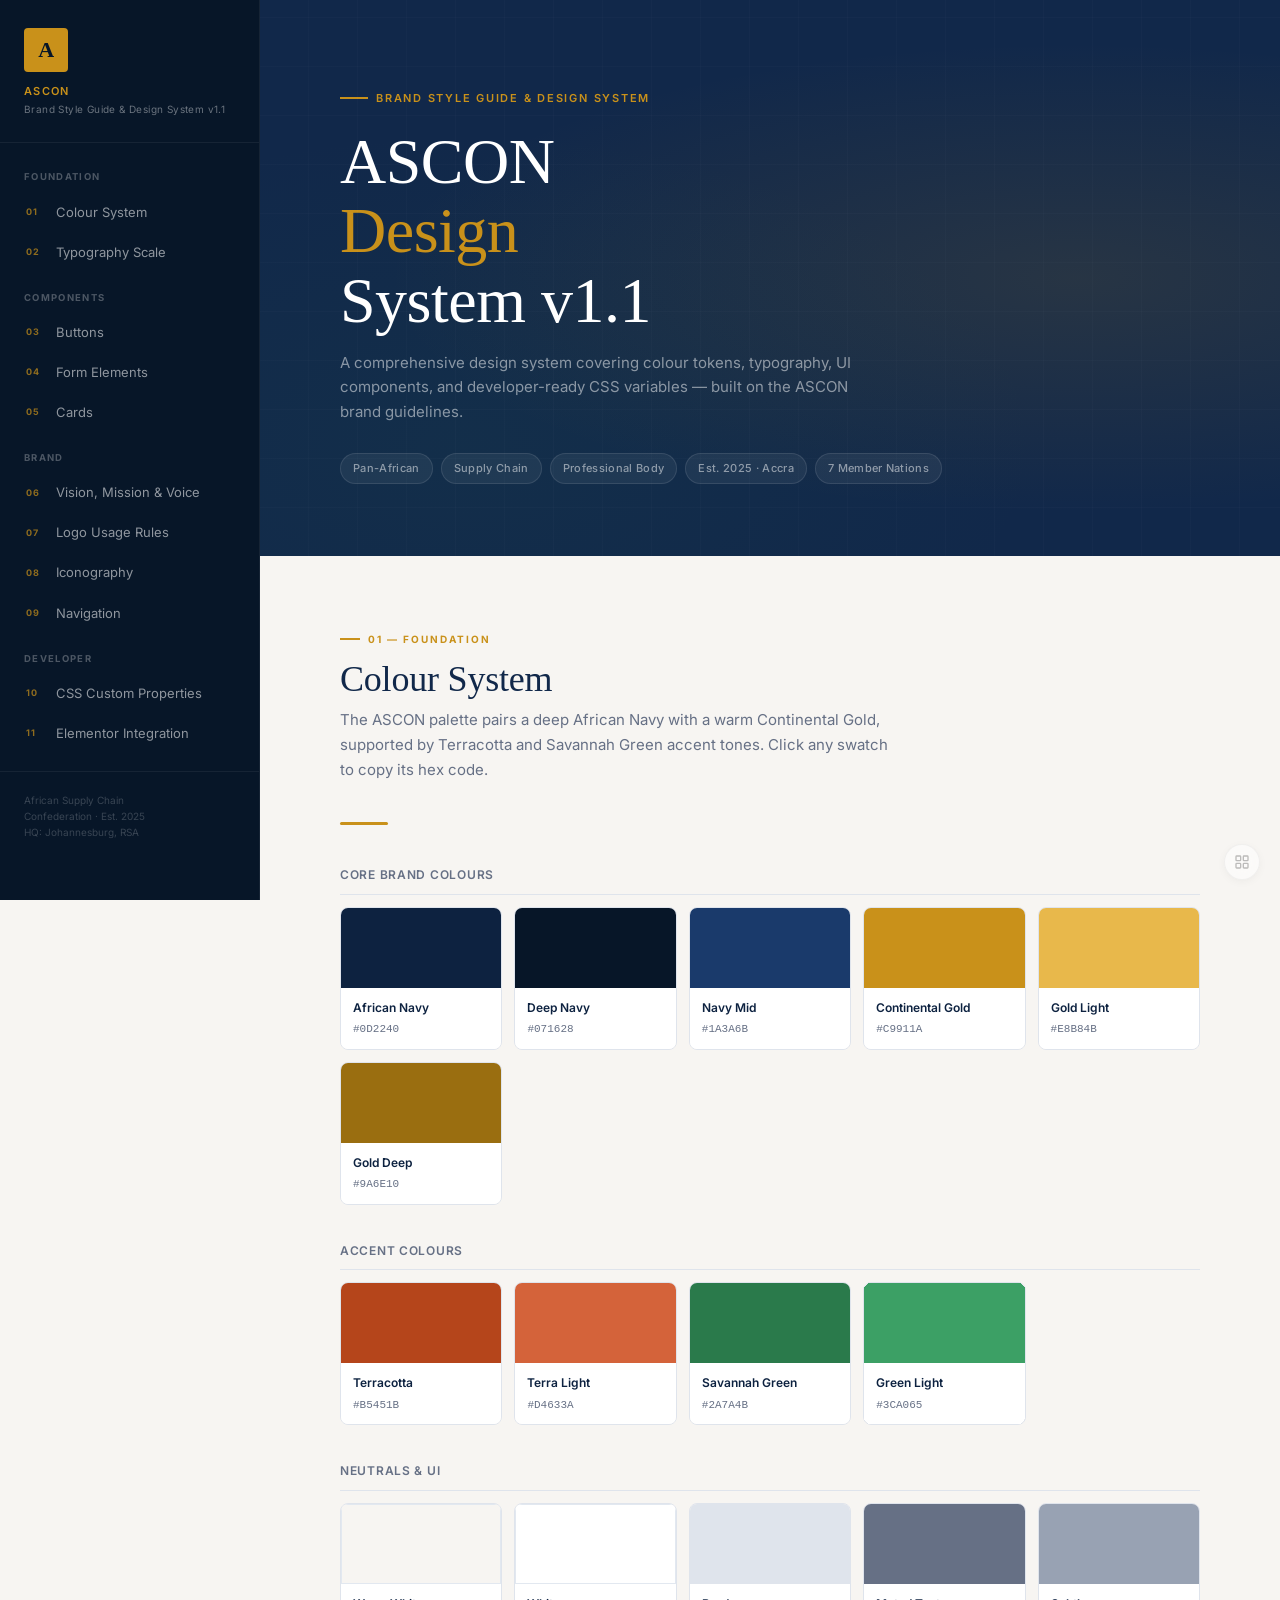
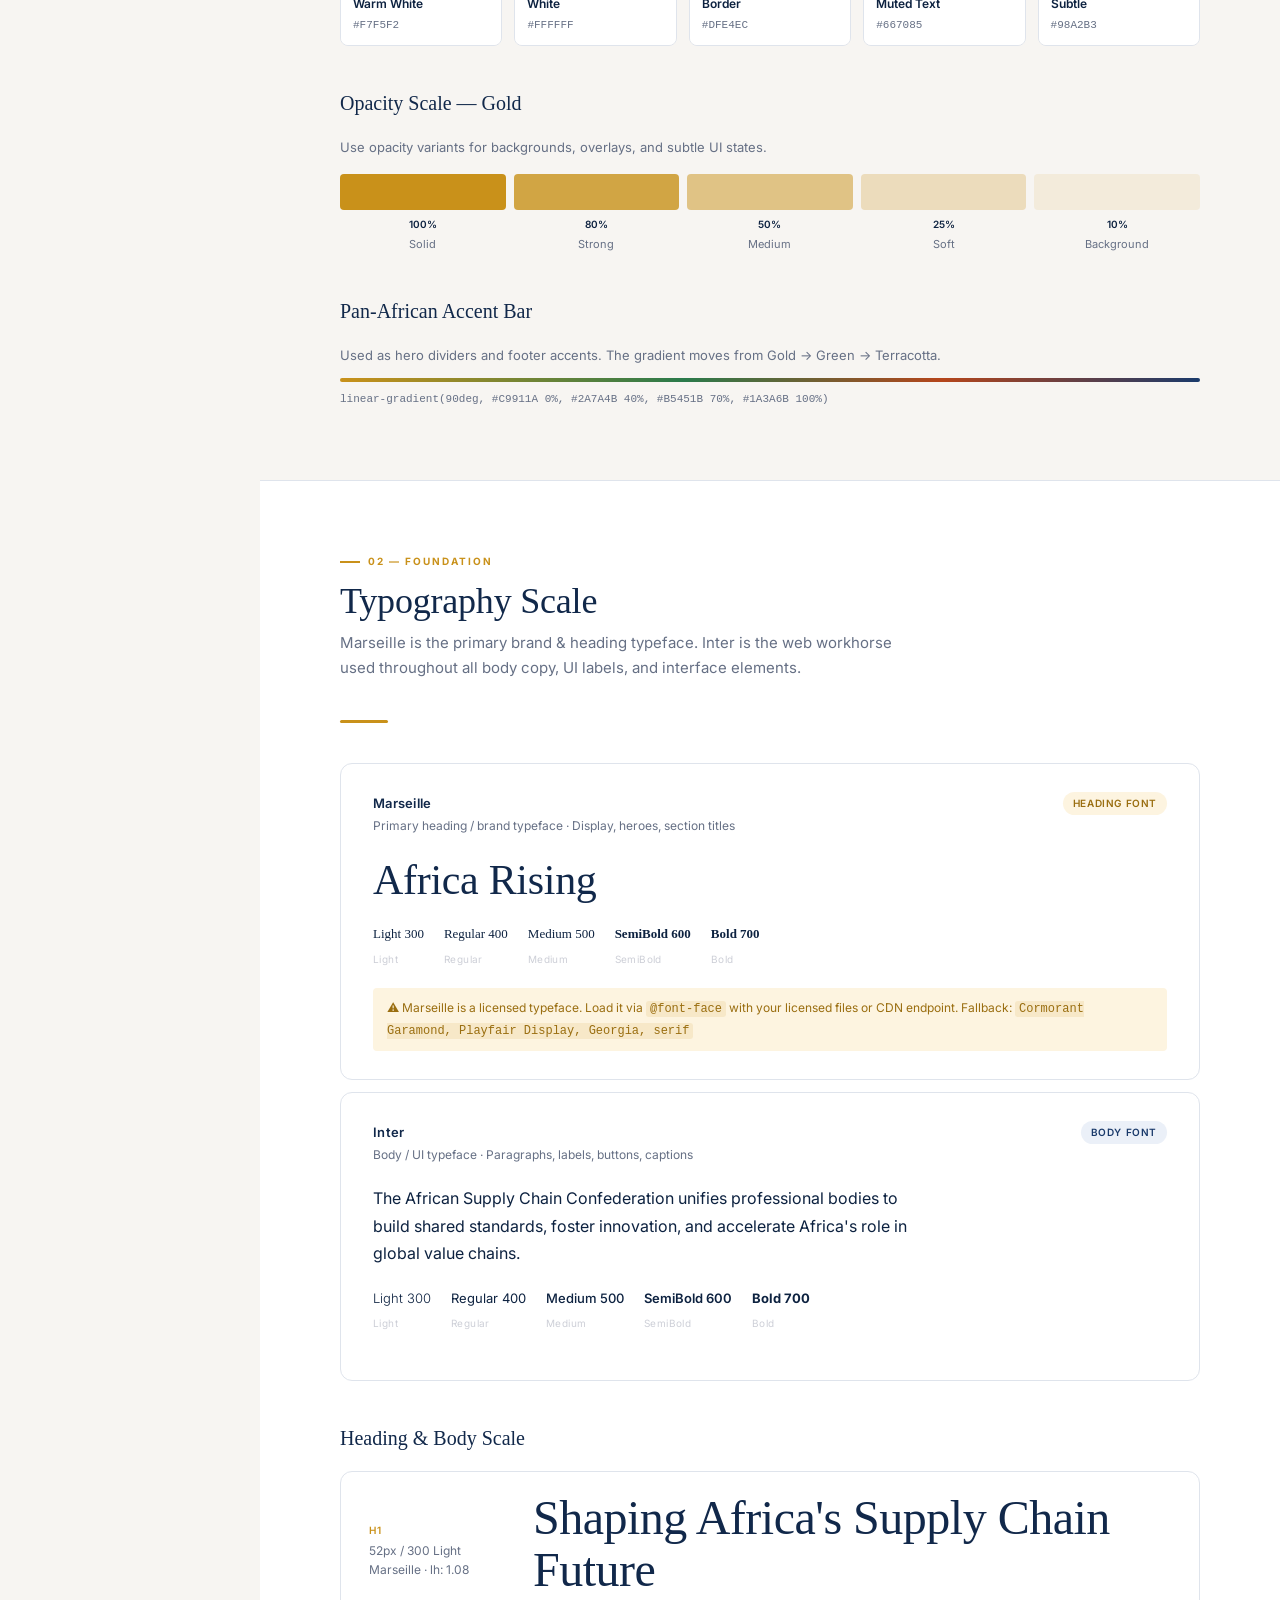
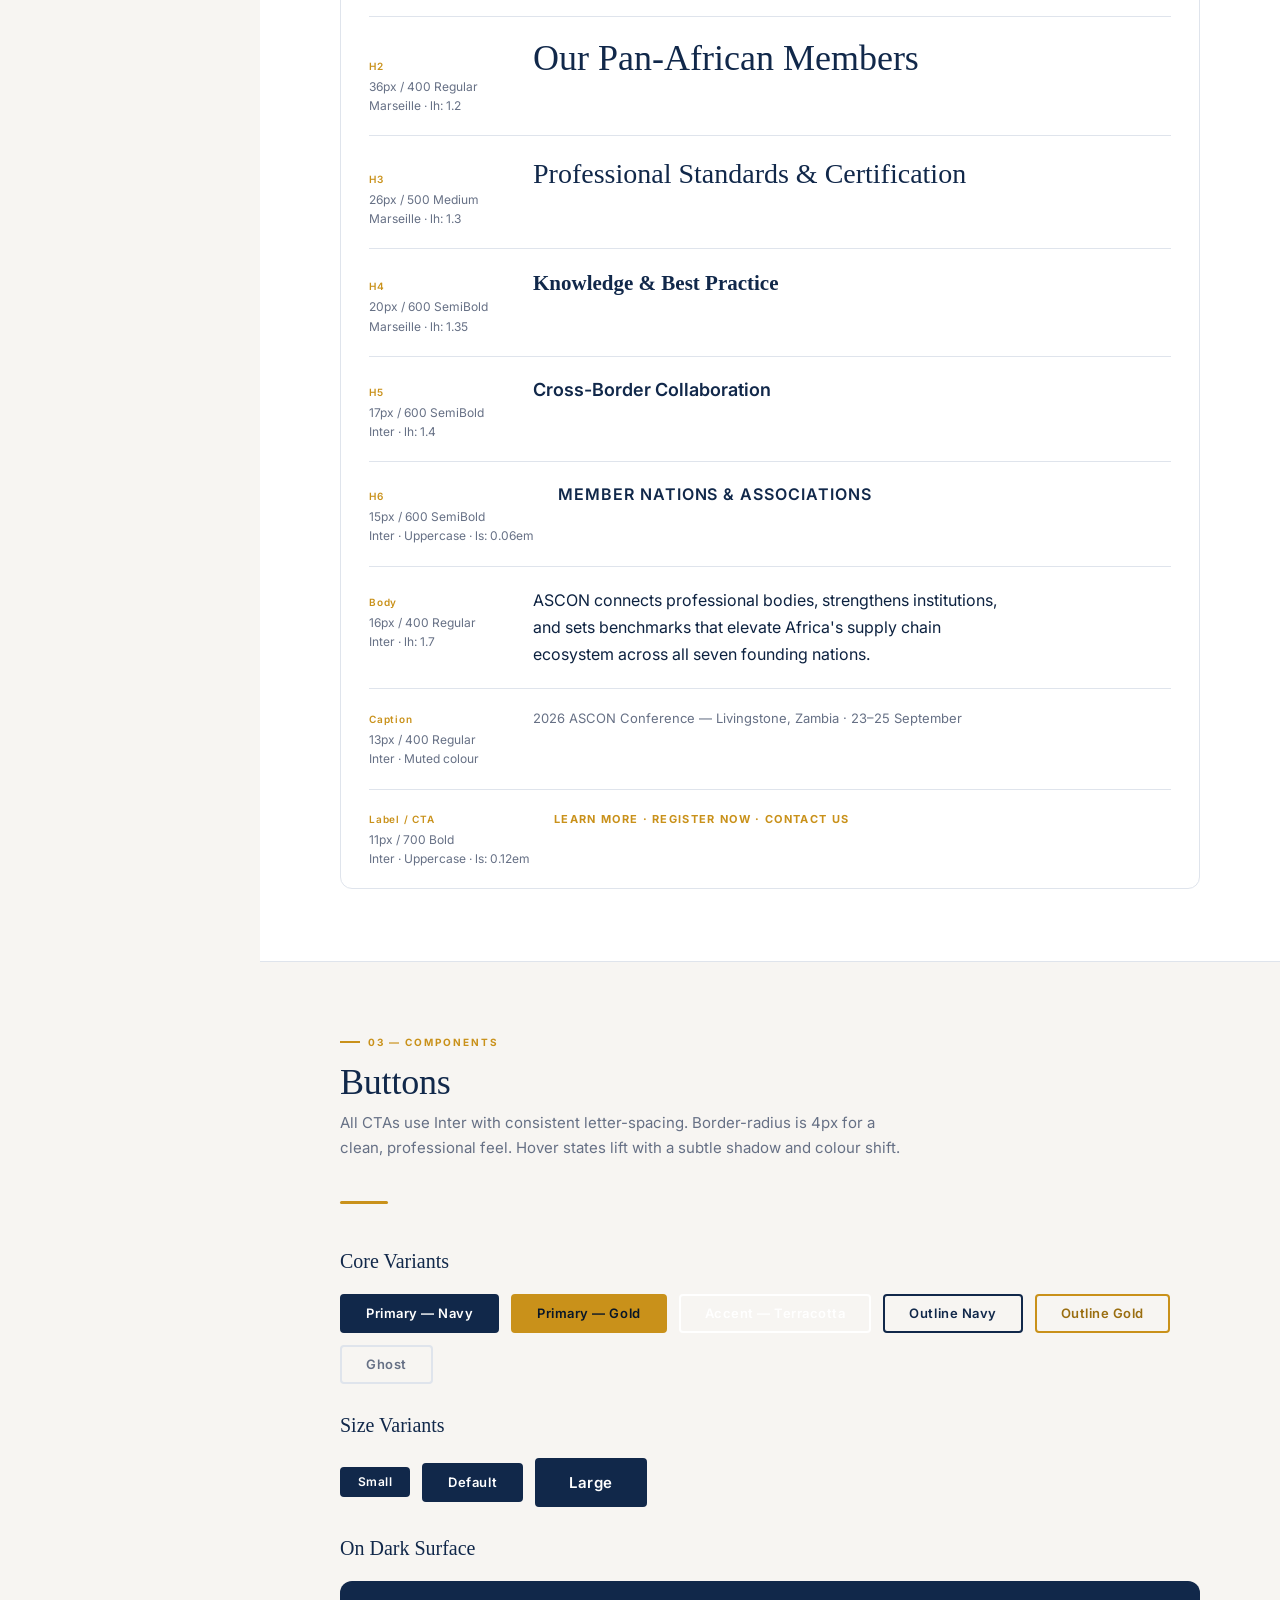
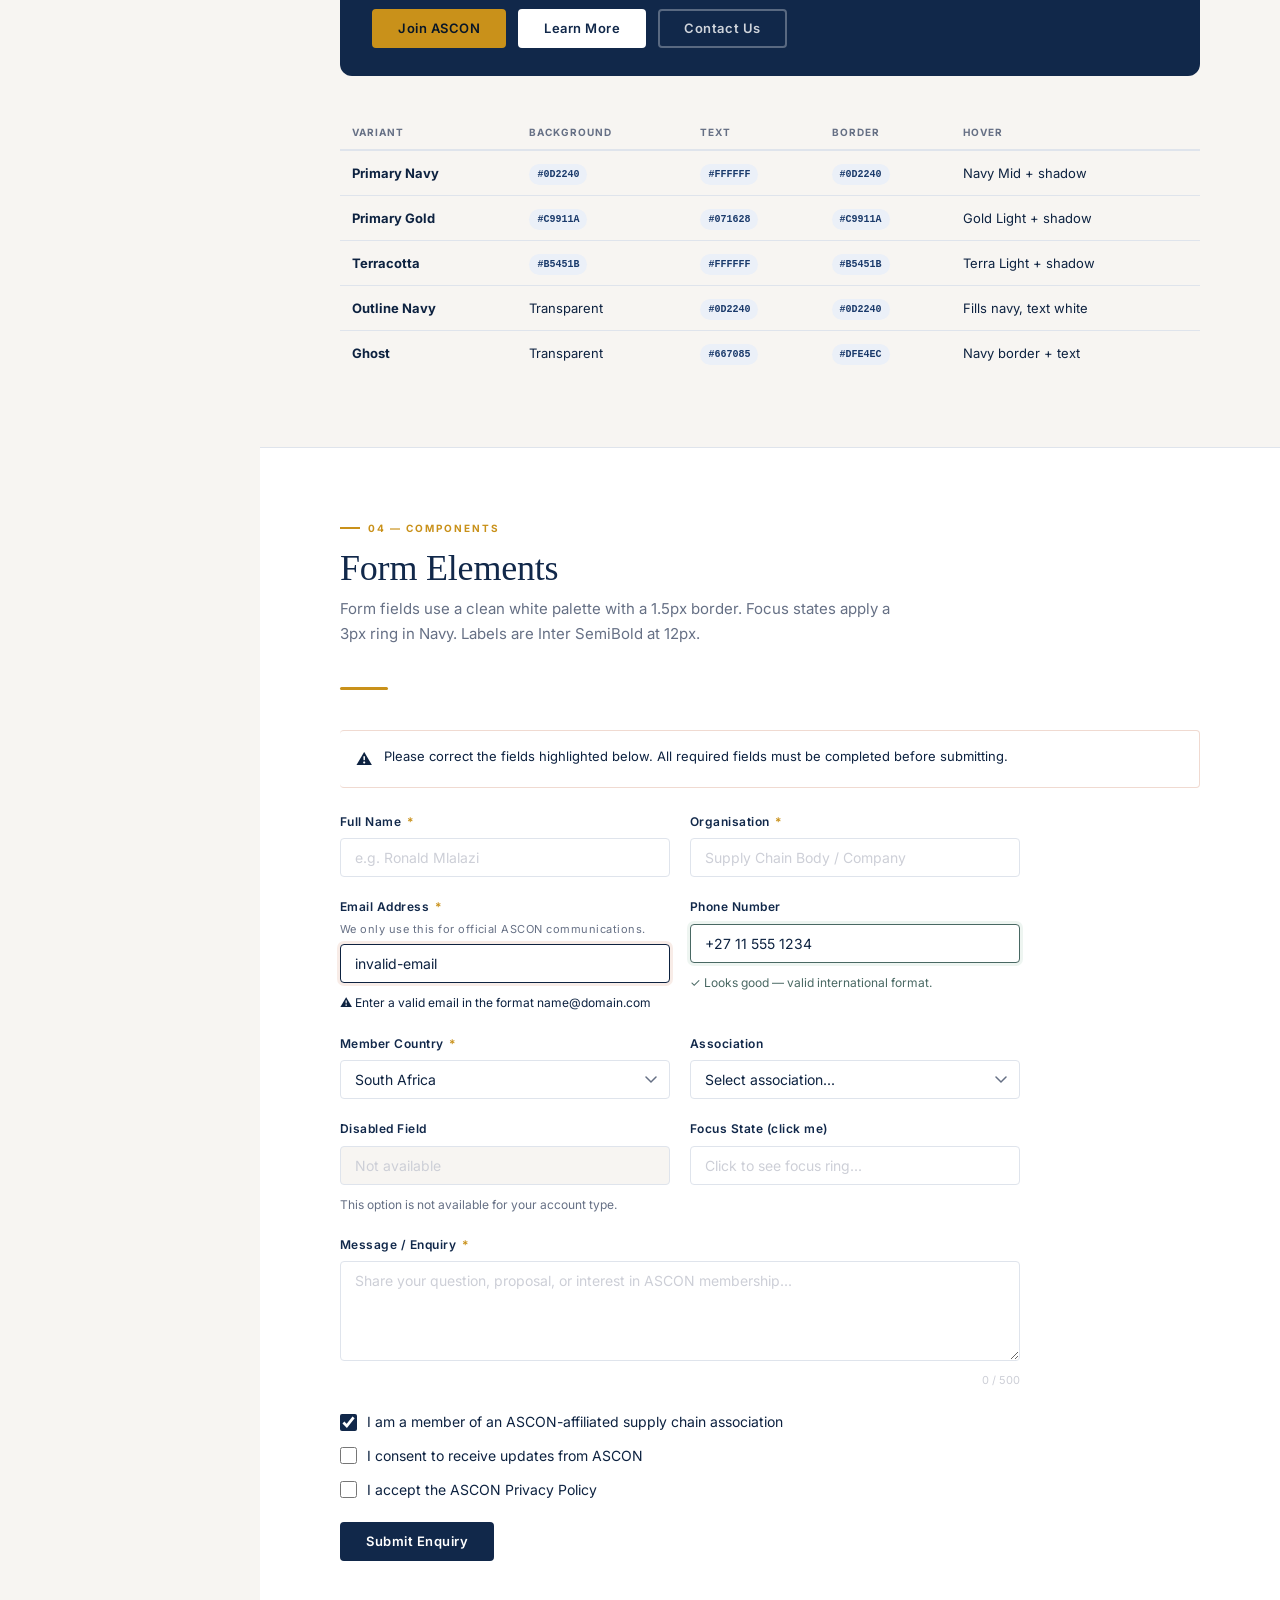
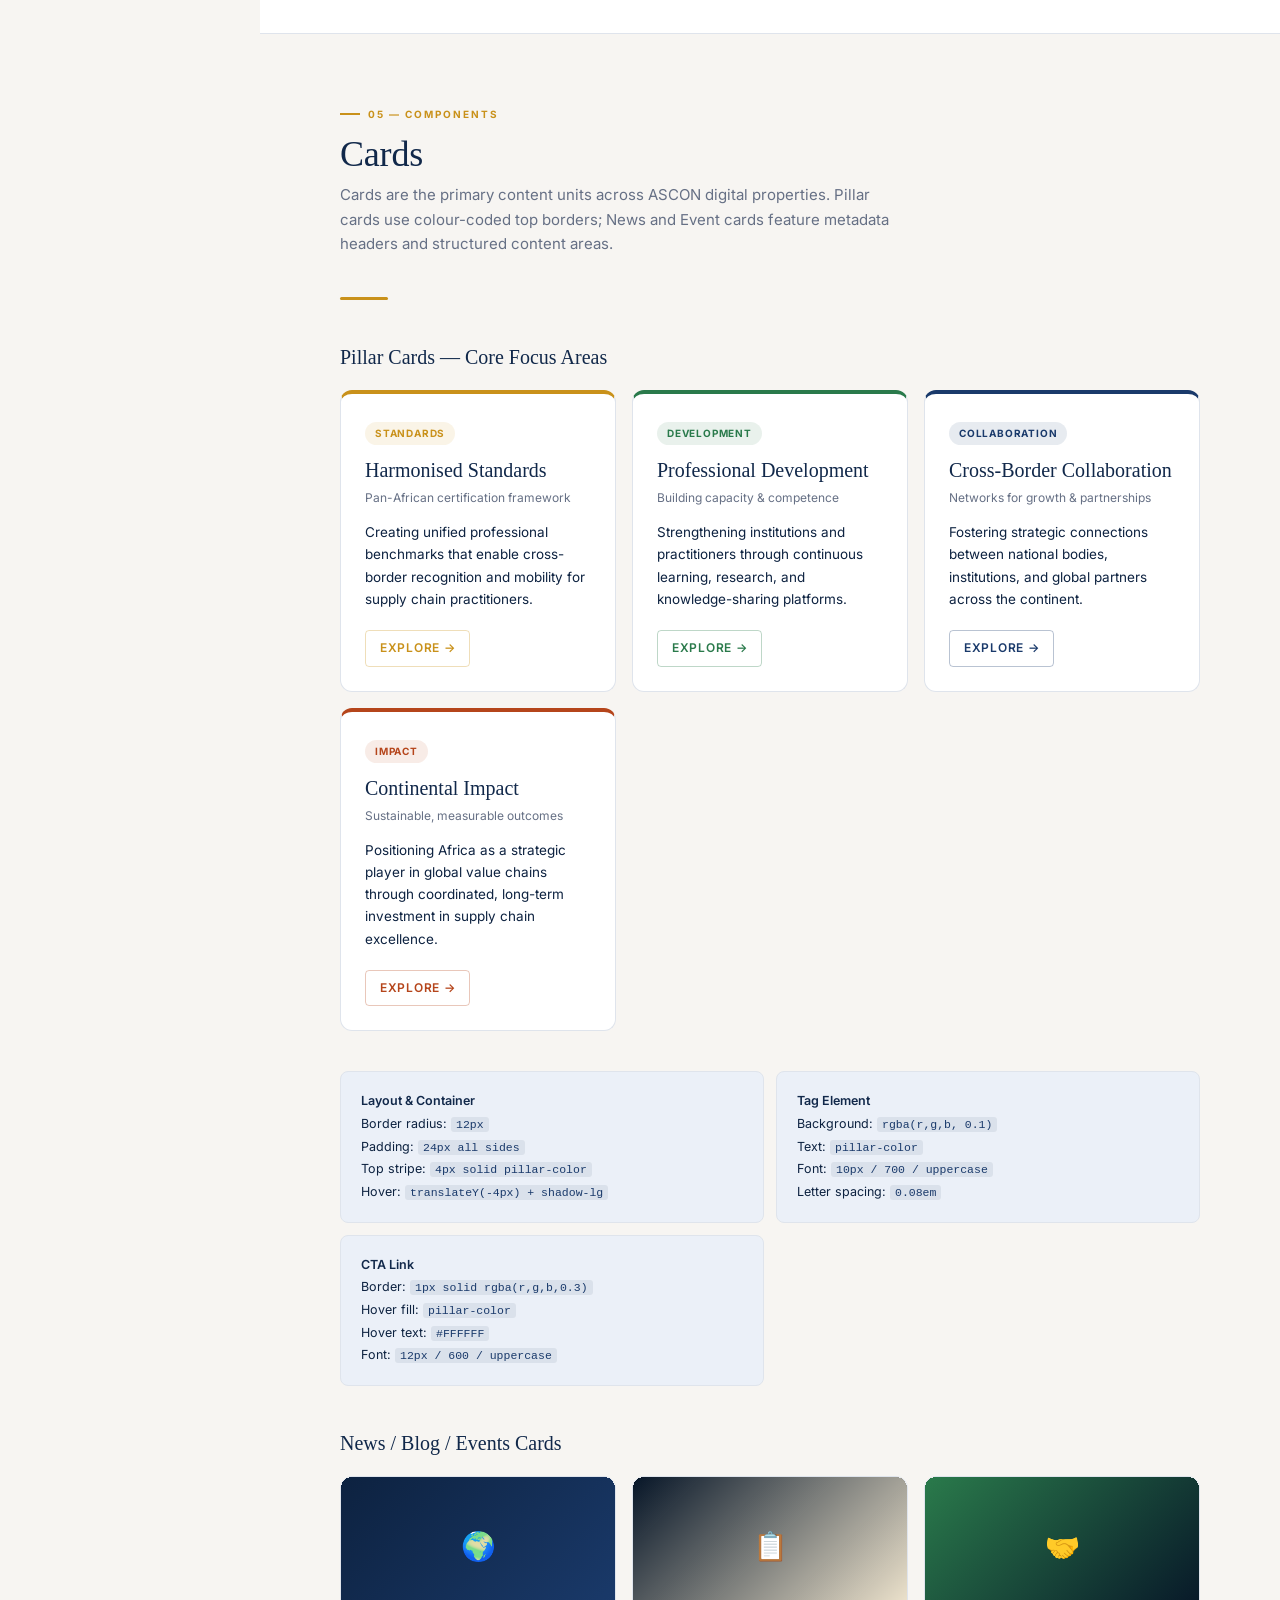
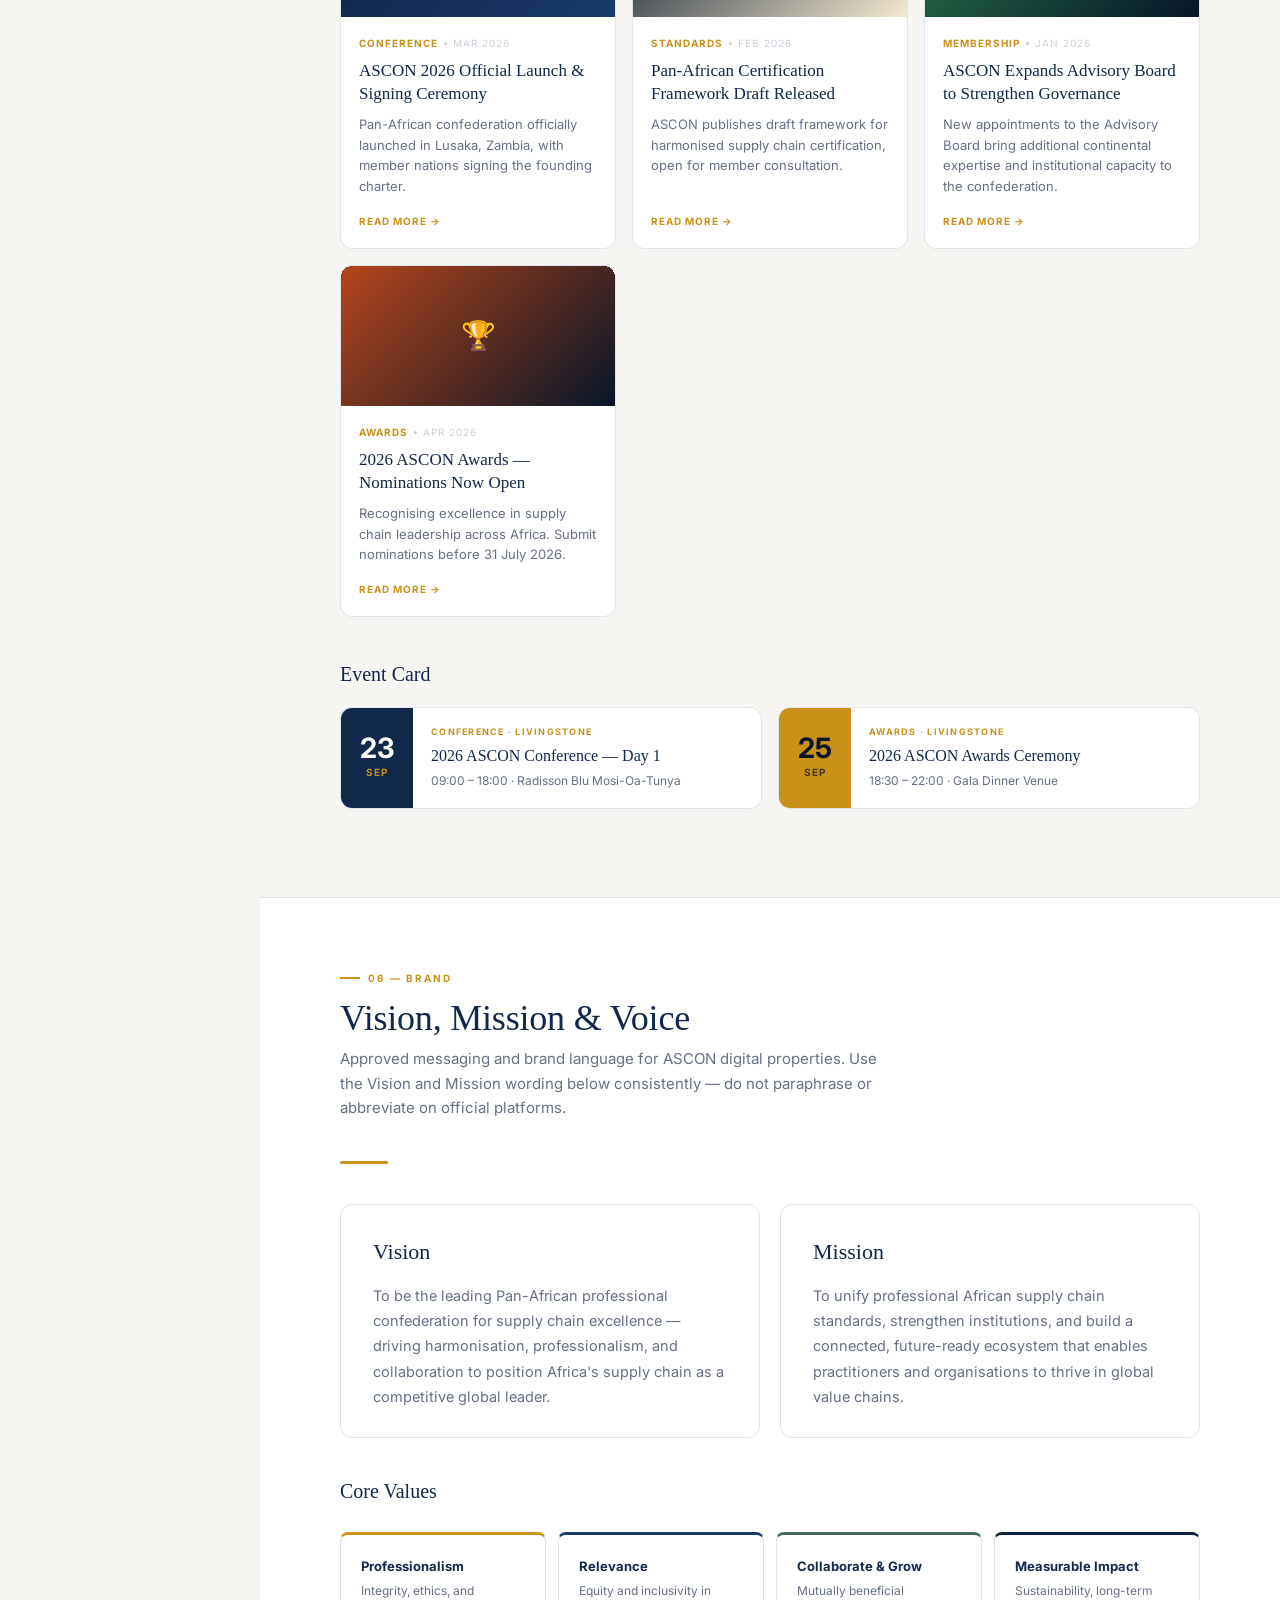
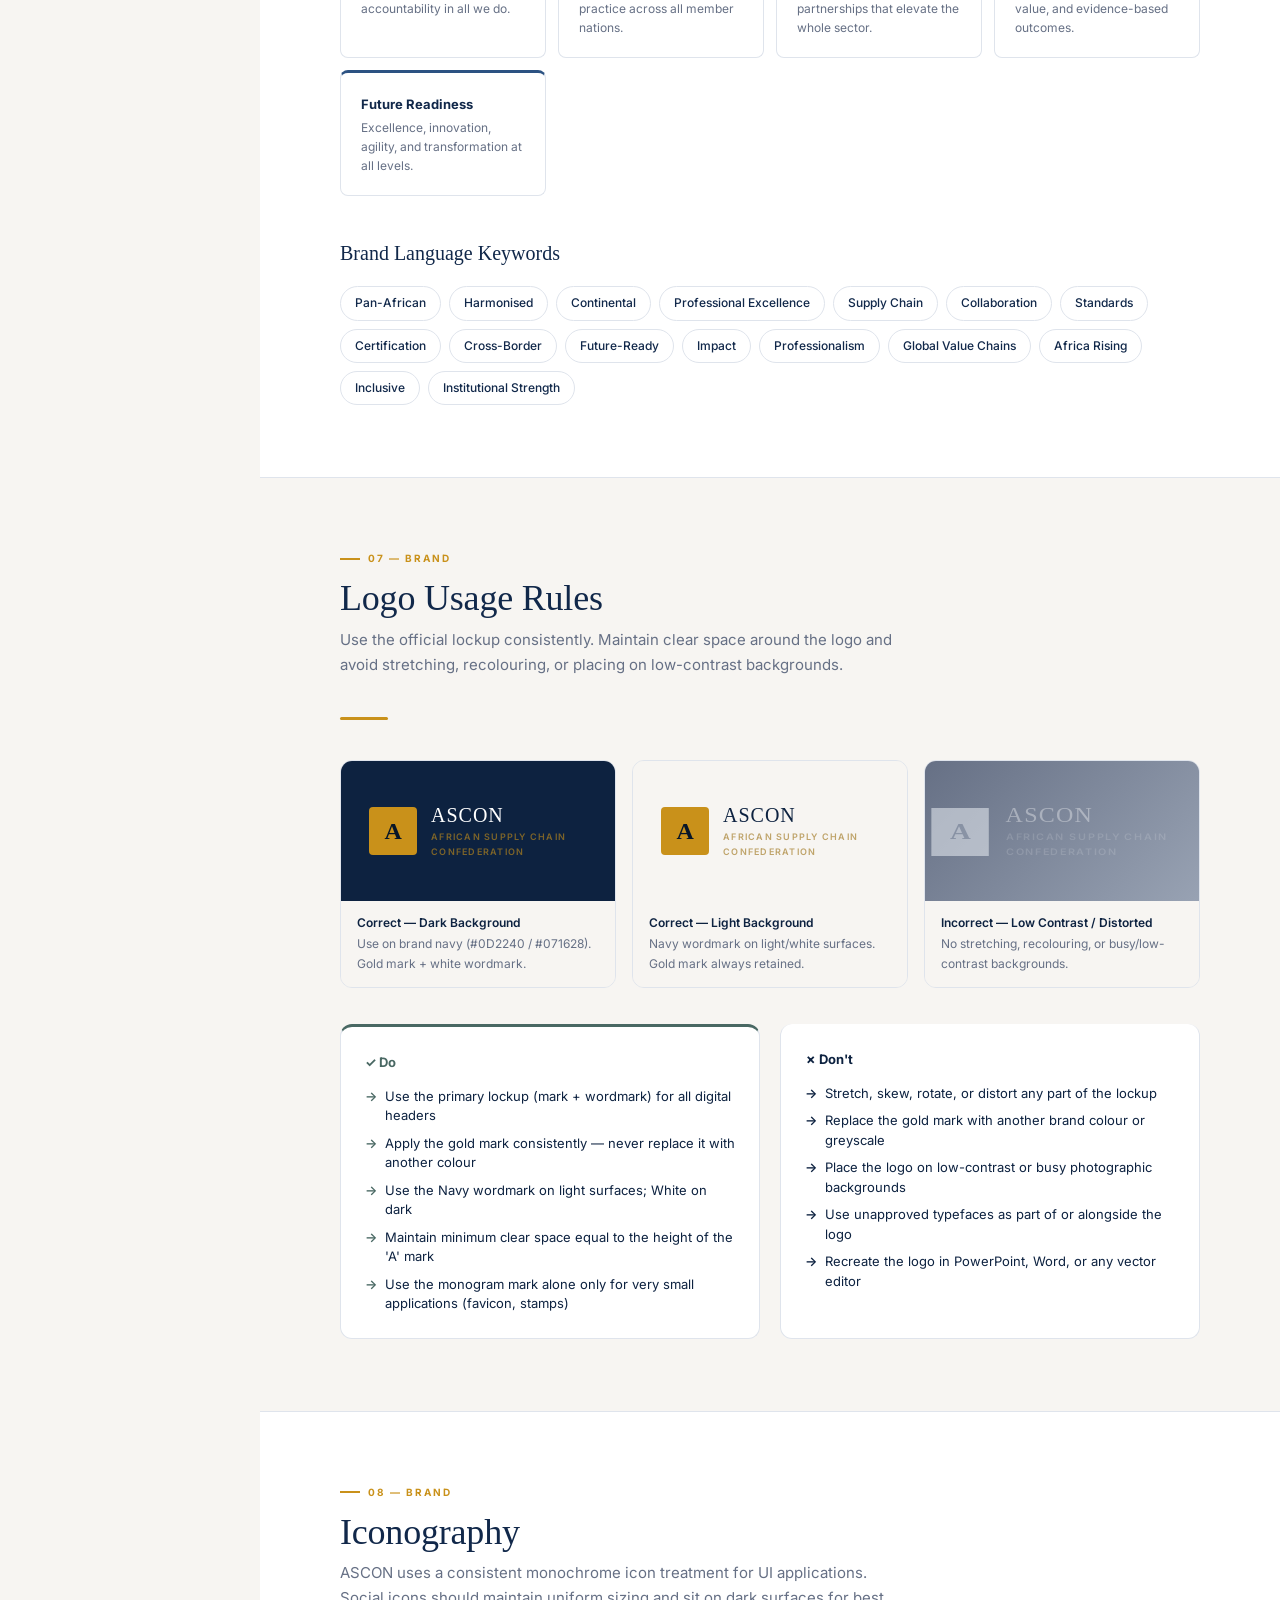
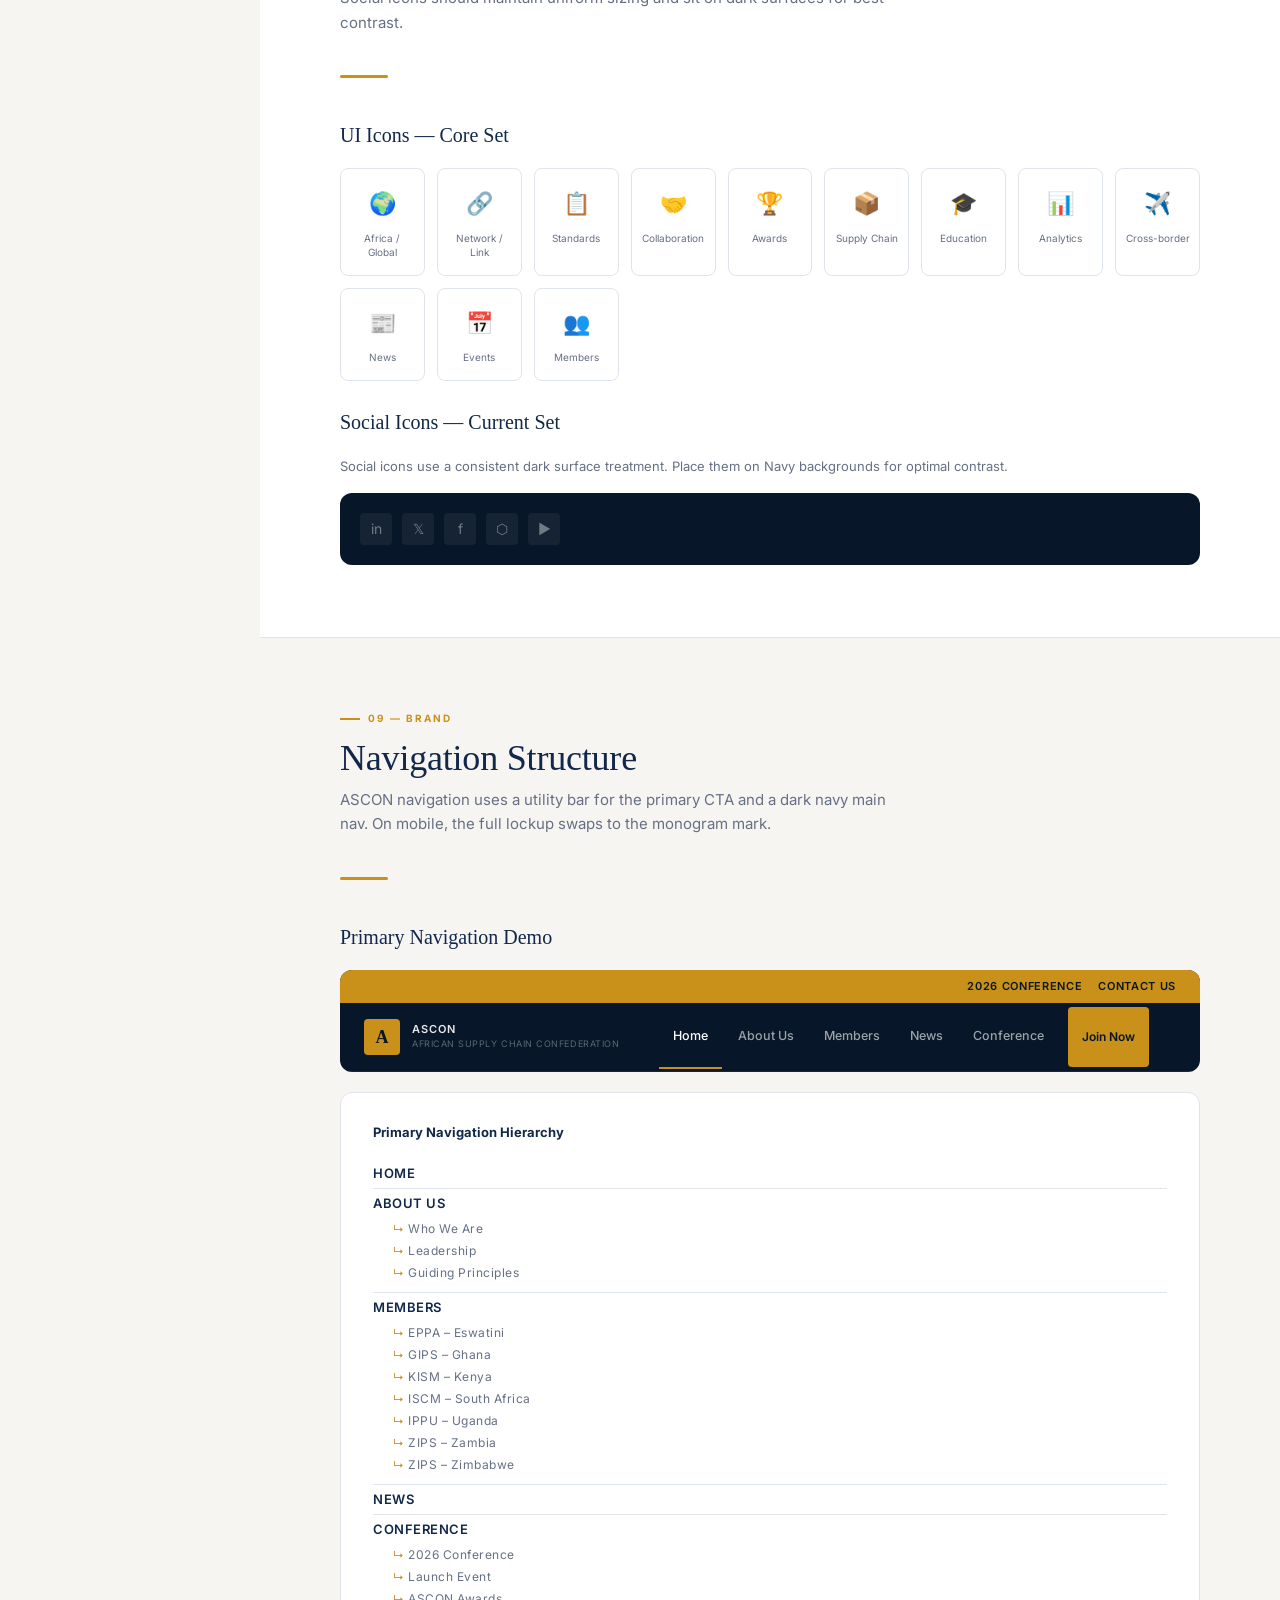
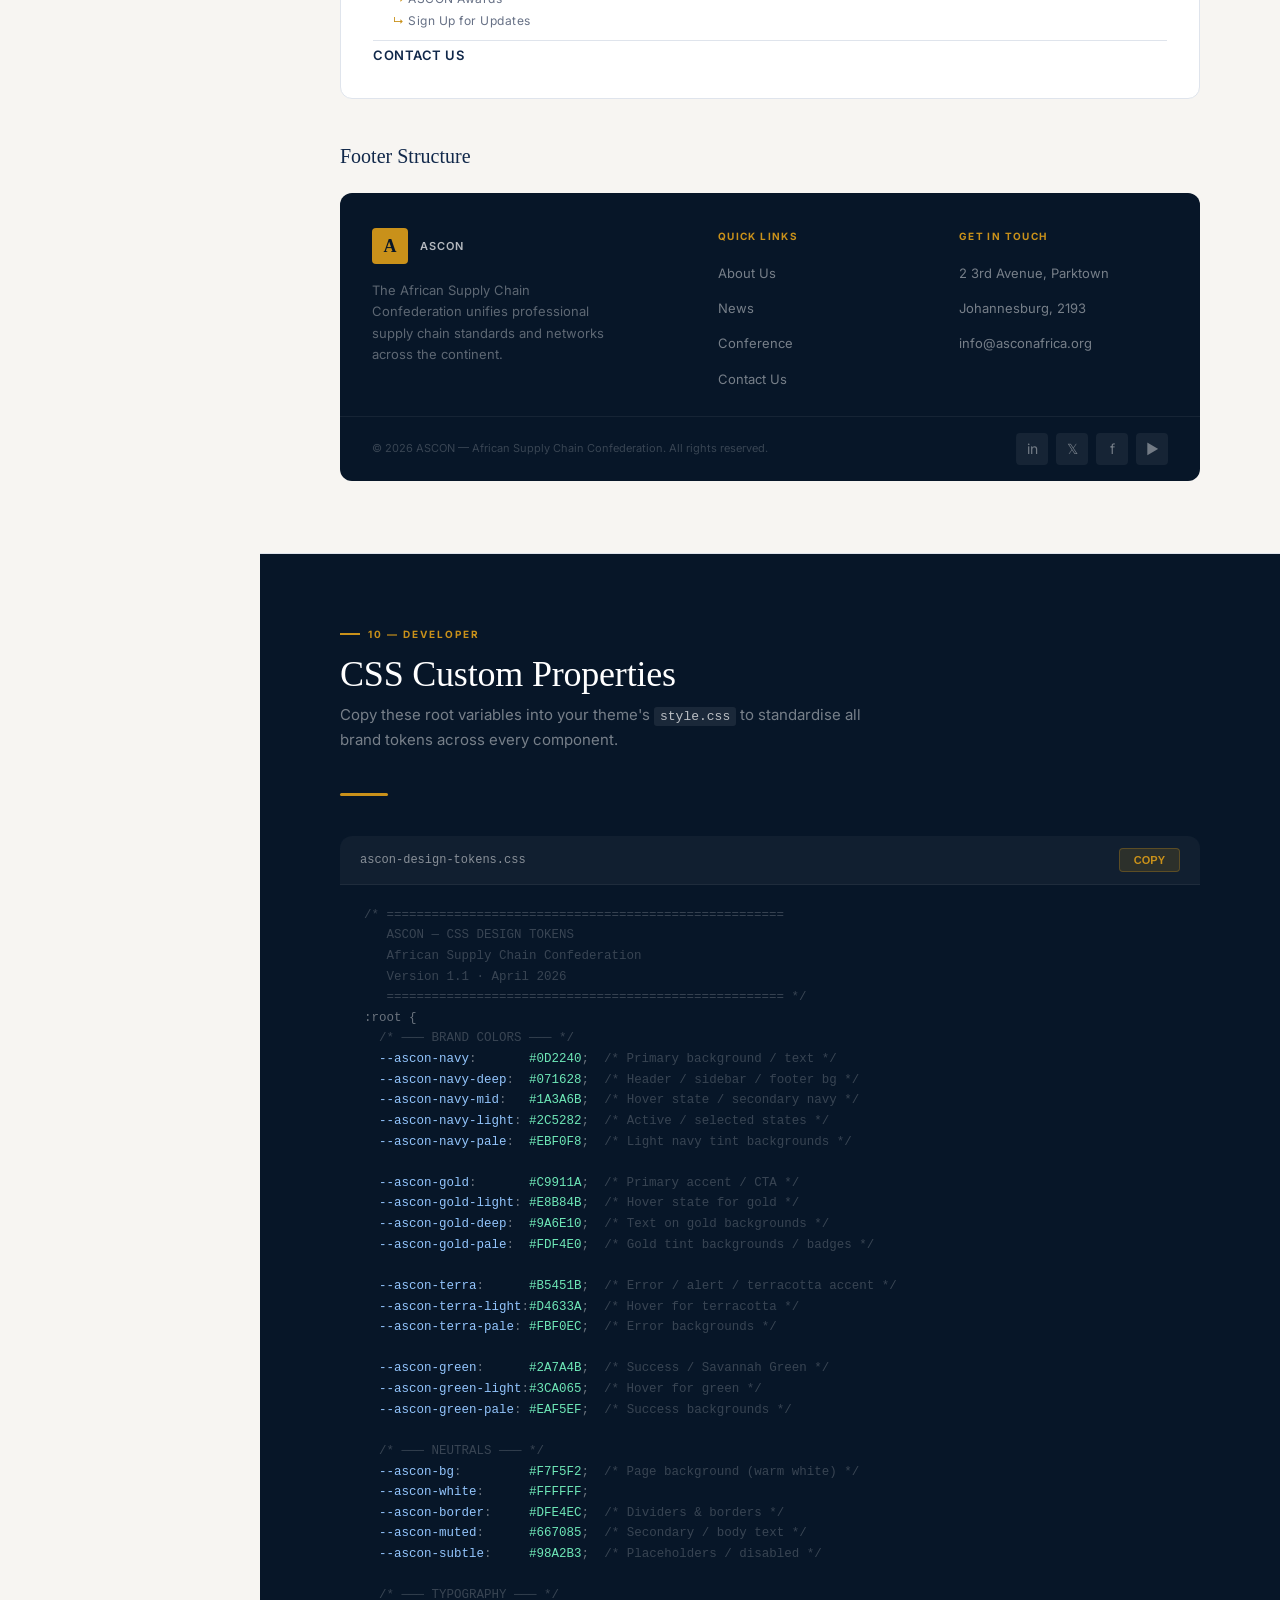
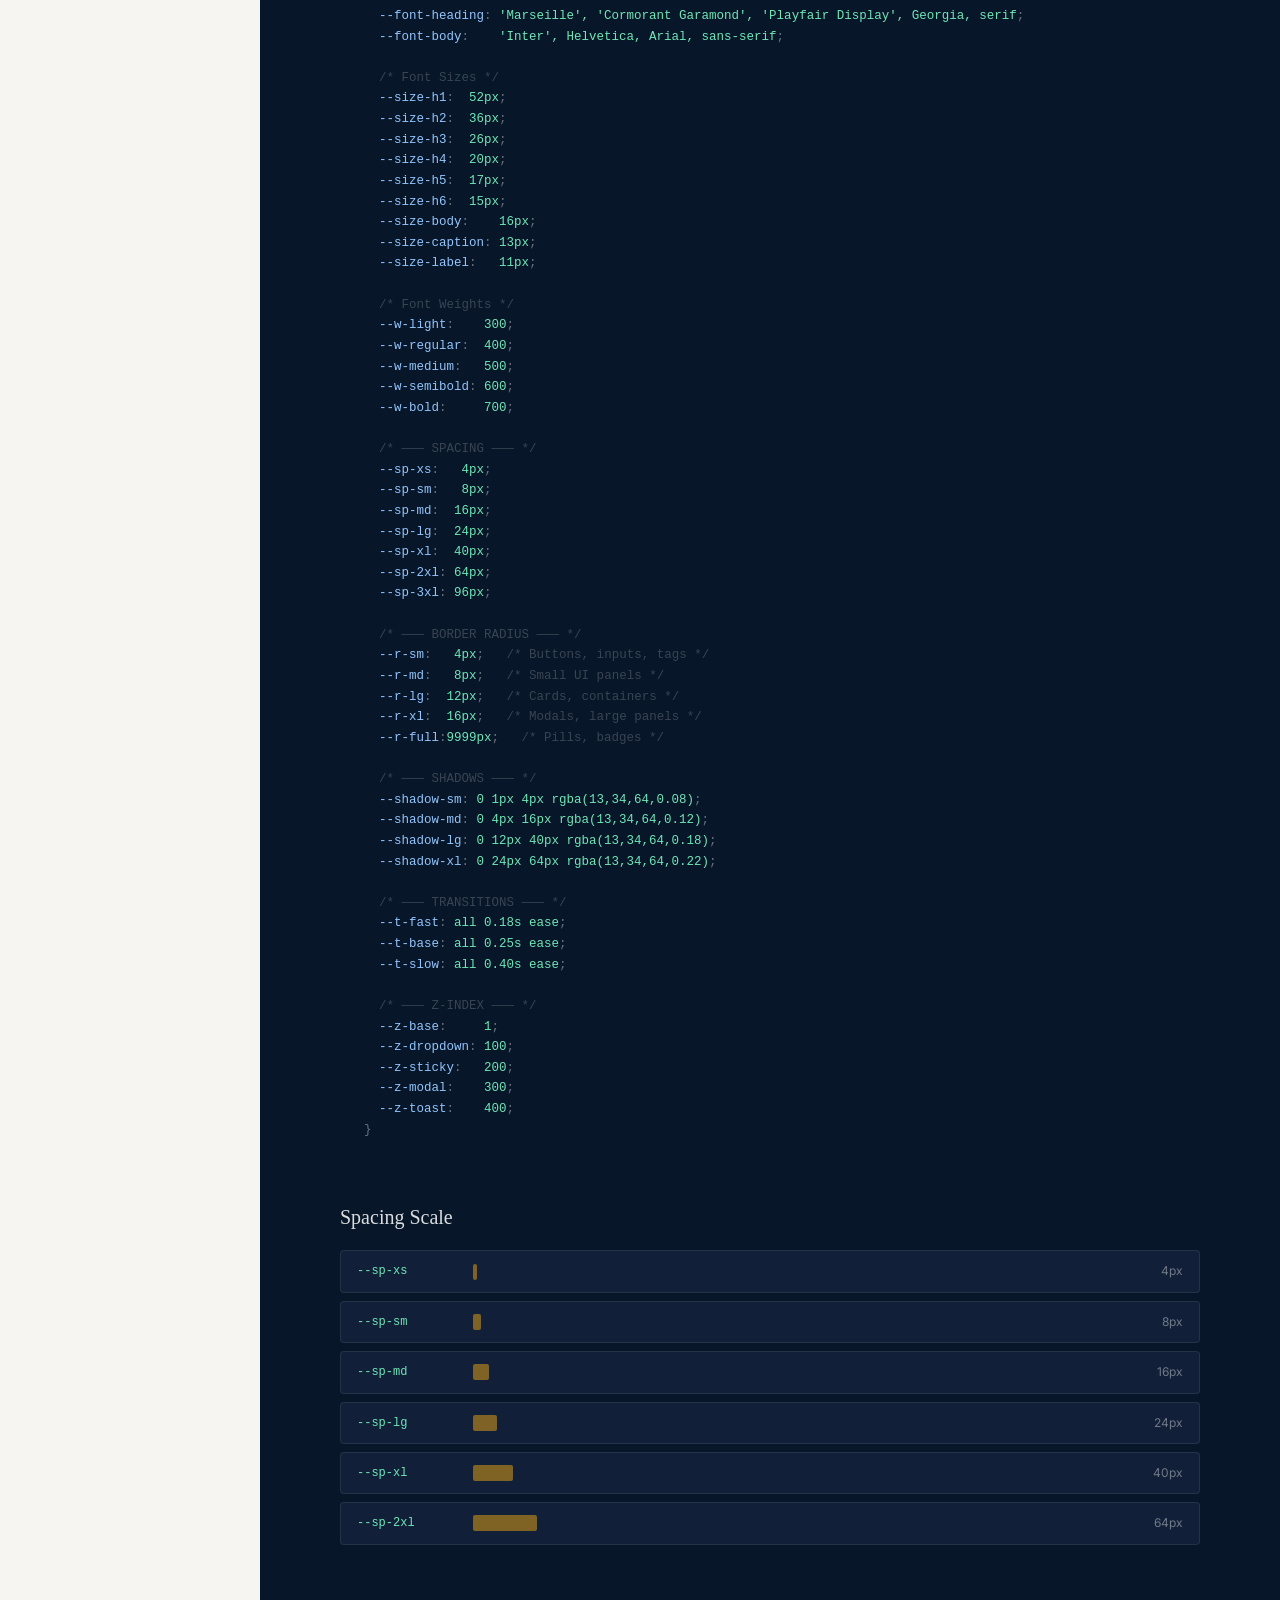
==== ASCON-style-guide/index.html @ 94af17a0 "base" ====
<!DOCTYPE html>
<html lang="en">

<head>
  <meta charset="UTF-8">
  <meta name="viewport" content="width=device-width, initial-scale=1.0">
  <title>ASCON — Brand Style Guide & Design System v1.1</title>
  <link rel="icon" type="image/png" href="../assets/favicons/ASCON-favicon.png">
  <link rel="preconnect" href="https://fonts.googleapis.com">
  <link rel="preconnect" href="https://fonts.gstatic.com" crossorigin>
  <link href="https://fonts.googleapis.com/css2?family=Inter:wght@300;400;500;600;700&display=swap" rel="stylesheet">
  <style>
    /* ============================================================
   ASCON — BRAND & DESIGN SYSTEM
   African Supply Chain Confederation
   Version 1.1 · April 2026
   ============================================================ */

    /* Marseille font — replace with your licensed font file */
    @font-face {
      font-family: 'Marseille';
      src: local('Marseille');
      font-weight: 300 900;
    }

    :root {
      /* ── BRAND COLORS ── */
      --ascon-navy: #11284A;
      --ascon-navy-deep: #071628;
      --ascon-navy-mid: #1A3A6B;
      --ascon-navy-light: #2C5282;
      --ascon-navy-pale: #EBF0F8;

      --ascon-gold: #C9911A;
      --ascon-gold-light: #E8B84B;
      --ascon-gold-pale: #FDF4E0;
      --ascon-gold-deep: #9A6E10;

      --ascon-green: #496863;
      --ascon-green-light: #3F877D;
      --ascon-green-pale: #EAF5EF;

      /* ── NEUTRALS ── */
      --ascon-bg: #F7F5F2;
      --ascon-white: #FFFFFF;
      --ascon-card: #FFFFFF;
      --ascon-border: #DFE4EC;
      --ascon-text: #0D2240;
      --ascon-muted: #667085;
      --ascon-subtle: #CDCFD7;
      --ascon-dark-card: #112038;
      --ascon-dark-bg: #071628;

      /* ── TYPOGRAPHY ── */
      --font-heading: 'Marseille', 'Cormorant Garamond', 'Playfair Display', Georgia, serif;
      --font-body: 'Inter', Helvetica, Arial, sans-serif;

      /* ── SIZES ── */
      --size-h1: 48px;
      --size-h2: 36px;
      --size-h3: 28px;
      --size-h4: 21px;
      --size-h5: 18px;
      --size-h6: 16px;
      --size-body: 16px;
      --size-small: 14px;
      --size-caption: 13px;
      --size-label: 11px;

      /* ── WEIGHTS ── */
      --w-light: 300;
      --w-regular: 400;
      --w-medium: 500;
      --w-semibold: 600;
      --w-bold: 700;

      /* ── SPACING ── */
      --sp-xs: 4px;
      --sp-sm: 8px;
      --sp-md: 16px;
      --sp-lg: 24px;
      --sp-xl: 40px;
      --sp-2xl: 64px;
      --sp-3xl: 96px;

      /* ── RADII ── */
      --r-sm: 4px;
      --r-md: 8px;
      --r-lg: 12px;
      --r-xl: 16px;
      --r-full: 9999px;

      /* ── SHADOWS ── */
      --shadow-sm: 0 1px 4px rgba(13, 34, 64, 0.08);
      --shadow-md: 0 4px 16px rgba(13, 34, 64, 0.12);
      --shadow-lg: 0 12px 40px rgba(13, 34, 64, 0.18);
      --shadow-xl: 0 24px 64px rgba(13, 34, 64, 0.22);

      /* ── TRANSITIONS ── */
      --t-fast: all 0.18s ease;
      --t-base: all 0.35s ease;
      --t-slow: all 0.6s ease;

      /* ── Z-INDEX ── */
      --z-base: 1;
      --z-dropdown: 100;
      --z-sticky: 200;
      --z-modal: 300;
      --z-toast: 400;
    }

    /* ── RESET & BASE ── */
    *,
    *::before,
    *::after {
      box-sizing: border-box;
      margin: 0;
      padding: 0;
    }

    html {
      scroll-behavior: smooth;
    }

    body {
      font-family: var(--font-body);
      font-size: var(--size-body);
      color: var(--ascon-text);
      background: var(--ascon-bg);
      line-height: 1.7;
      -webkit-font-smoothing: antialiased;
    }

    /* ── LAYOUT ── */
    .ds-wrap {
      display: flex;
      min-height: 100vh;
    }

    /* SIDEBAR */
    .ds-sidebar {
      width: 260px;
      min-width: 260px;
      background: var(--ascon-navy-deep);
      position: sticky;
      top: 0;
      height: 100vh;
      overflow-y: auto;
      padding: 0 0 40px 0;
      display: flex;
      flex-direction: column;
      border-right: 1px solid rgba(255, 255, 255, 0.06);
    }

    .ds-sidebar::-webkit-scrollbar {
      width: 4px;
    }

    .ds-sidebar::-webkit-scrollbar-thumb {
      background: rgba(201, 145, 26, 0.3);
      border-radius: 2px;
    }

    .sidebar-brand {
      padding: 28px 24px 24px;
      border-bottom: 1px solid rgba(255, 255, 255, 0.06);
      margin-bottom: 8px;
    }

    .sidebar-brand-monogram {
      width: 44px;
      height: 44px;
      background: var(--ascon-gold);
      border-radius: var(--r-sm);
      display: flex;
      align-items: center;
      justify-content: center;
      font-family: var(--font-heading);
      font-size: 22px;
      font-weight: 700;
      color: var(--ascon-navy-deep);
      margin-bottom: 12px;
      letter-spacing: -0.5px;
    }

    .sidebar-brand-name {
      font-family: var(--font-body);
      font-size: 11px;
      font-weight: 600;
      color: var(--ascon-gold);
      letter-spacing: 0.12em;
      text-transform: uppercase;
      line-height: 1.4;
    }

    .sidebar-brand-sub {
      font-size: 10px;
      color: rgba(255, 255, 255, 0.4);
      letter-spacing: 0.04em;
      margin-top: 2px;
    }

    .sidebar-group-label {
      font-size: 9.5px;
      font-weight: 700;
      color: rgba(255, 255, 255, 0.28);
      letter-spacing: 0.14em;
      text-transform: uppercase;
      padding: 18px 24px 6px;
    }

    .sidebar-nav a {
      display: flex;
      align-items: center;
      gap: 10px;
      padding: 9px 24px;
      font-size: 13px;
      font-weight: 400;
      color: rgba(255, 255, 255, 0.55);
      text-decoration: none;
      transition: var(--t-fast);
      border-left: 2px solid transparent;
    }

    .sidebar-nav a:hover {
      color: rgba(255, 255, 255, 0.9);
      background: rgba(255, 255, 255, 0.04);
      border-left-color: rgba(201, 145, 26, 0.4);
    }

    .sidebar-nav a .nav-num {
      font-size: 9px;
      font-weight: 700;
      color: var(--ascon-gold);
      opacity: 0.7;
      letter-spacing: 0.06em;
      min-width: 20px;
    }

    .sidebar-footer {
      margin-top: auto;
      padding: 20px 24px;
      border-top: 1px solid rgba(255, 255, 255, 0.06);
      font-size: 10px;
      color: rgba(255, 255, 255, 0.2);
      line-height: 1.6;
    }

    /* MAIN CONTENT */
    .ds-main {
      flex: 1;
      overflow: hidden;
    }

    /* HERO */
    .ds-hero {
      background: var(--ascon-navy);
      background-image:
        radial-gradient(ellipse at 80% 50%, rgba(201, 145, 26, 0.12) 0%, transparent 60%),
        radial-gradient(ellipse at 20% 80%, rgba(42, 122, 75, 0.08) 0%, transparent 50%);
      padding: 80px 80px 72px;
      position: relative;
      overflow: hidden;
    }

    .ds-hero::before {
      content: '';
      position: absolute;
      top: 0;
      left: 0;
      right: 0;
      bottom: 0;
      background-image:
        repeating-linear-gradient(0deg, transparent, transparent 48px, rgba(255, 255, 255, 0.015) 48px, rgba(255, 255, 255, 0.015) 49px),
        repeating-linear-gradient(90deg, transparent, transparent 48px, rgba(255, 255, 255, 0.015) 48px, rgba(255, 255, 255, 0.015) 49px);
      pointer-events: none;
    }

    .hero-eyebrow {
      display: inline-flex;
      align-items: center;
      gap: 8px;
      font-size: 11px;
      font-weight: 600;
      color: var(--ascon-gold);
      letter-spacing: 0.16em;
      text-transform: uppercase;
      margin-bottom: 20px;
    }

    .hero-eyebrow::before {
      content: '';
      width: 28px;
      height: 2px;
      background: var(--ascon-gold);
    }

    .ds-hero h1 {
      font-family: var(--font-heading);
      font-size: 64px;
      font-weight: 300;
      color: var(--ascon-white);
      line-height: 1.08;
      letter-spacing: -0.5px;
      margin-bottom: 6px;
    }

    .ds-hero h1 em {
      font-style: normal;
      color: var(--ascon-gold);
    }

    .ds-hero-sub {
      font-size: 15px;
      color: rgba(255, 255, 255, 0.5);
      font-weight: 400;
      margin-top: 16px;
      max-width: 520px;
      line-height: 1.65;
    }

    .hero-tags {
      display: flex;
      flex-wrap: wrap;
      gap: 8px;
      margin-top: 28px;
    }

    .hero-tag {
      padding: 5px 12px;
      background: rgba(255, 255, 255, 0.06);
      border: 1px solid rgba(255, 255, 255, 0.1);
      border-radius: var(--r-full);
      font-size: 11px;
      color: rgba(255, 255, 255, 0.5);
      font-weight: 500;
      letter-spacing: 0.03em;
    }

    .hero-gold-bar {
      width: 100%;
      height: 3px;
      background: linear-gradient(90deg, var(--ascon-gold) 0%, var(--ascon-green) 50%, var(--ascon-terra) 100%);
      margin-top: 0;
    }

    /* SECTIONS */
    .ds-section {
      padding: 72px 80px;
      border-bottom: 1px solid var(--ascon-border);
    }

    .ds-section:nth-child(even) {
      background: var(--ascon-white);
    }

    .ds-section-dark {
      background: var(--ascon-navy-deep) !important;
      border-bottom: 1px solid rgba(255, 255, 255, 0.06);
    }

    .section-eyebrow {
      font-size: 10px;
      font-weight: 700;
      color: var(--ascon-gold);
      letter-spacing: 0.2em;
      text-transform: uppercase;
      margin-bottom: 10px;
      display: flex;
      align-items: center;
      gap: 8px;
    }

    .section-eyebrow::before {
      content: '';
      width: 20px;
      height: 2px;
      background: var(--ascon-gold);
    }

    .section-title {
      font-family: var(--font-heading);
      font-size: 36px;
      font-weight: 400;
      color: var(--ascon-navy);
      line-height: 1.18;
      margin-bottom: 8px;
      letter-spacing: -0.2px;
    }

    .ds-section-dark .section-title {
      color: var(--ascon-white);
    }

    .section-desc {
      font-size: 15px;
      color: var(--ascon-muted);
      max-width: 560px;
      line-height: 1.65;
      margin-bottom: 40px;
    }

    .ds-section-dark .section-desc {
      color: rgba(255, 255, 255, 0.45);
    }

    .section-divider {
      width: 48px;
      height: 3px;
      background: var(--ascon-gold);
      margin-bottom: 40px;
      border-radius: 2px;
    }

    /* ── 01 COLOURS ── */
    .swatch-grid {
      display: grid;
      grid-template-columns: repeat(auto-fill, minmax(150px, 1fr));
      gap: 12px;
      margin-bottom: 36px;
    }

    .swatch {
      border-radius: var(--r-md);
      overflow: hidden;
      border: 1px solid var(--ascon-border);
      cursor: pointer;
      transition: var(--t-base);
      position: relative;
    }

    .swatch:hover {
      transform: translateY(-2px);
      box-shadow: var(--shadow-md);
    }

    .swatch-color {
      height: 80px;
      display: flex;
      align-items: flex-end;
      justify-content: flex-end;
      padding: 8px;
    }

    .swatch-copy-icon {
      width: 24px;
      height: 24px;
      background: rgba(0, 0, 0, 0.2);
      border-radius: 4px;
      display: flex;
      align-items: center;
      justify-content: center;
      opacity: 0;
      transition: var(--t-fast);
      font-size: 11px;
      color: white;
    }

    .swatch:hover .swatch-copy-icon {
      opacity: 1;
    }

    .swatch-info {
      padding: 10px 12px;
      background: var(--ascon-white);
    }

    .swatch-name {
      font-size: 12px;
      font-weight: 600;
      color: var(--ascon-text);
      margin-bottom: 2px;
    }

    .swatch-hex {
      font-size: 11px;
      color: var(--ascon-muted);
      font-family: 'Courier New', monospace;
    }

    .copied-toast {
      position: absolute;
      top: 8px;
      left: 8px;
      background: var(--ascon-navy);
      color: white;
      font-size: 10px;
      font-weight: 600;
      padding: 3px 8px;
      border-radius: 3px;
      opacity: 0;
      transition: opacity 0.2s;
      pointer-events: none;
    }

    .swatch.copied .copied-toast {
      opacity: 1;
    }

    .opacity-demo {
      display: grid;
      grid-template-columns: repeat(5, 1fr);
      gap: 8px;
      margin-top: 8px;
    }

    .opacity-step {
      text-align: center;
      font-size: 11px;
      color: var(--ascon-muted);
    }

    .opacity-chip {
      height: 36px;
      border-radius: var(--r-sm);
      margin-bottom: 6px;
    }

    .opacity-label {
      font-size: 10px;
      font-weight: 600;
      color: var(--ascon-text);
      margin-bottom: 2px;
    }

    .colour-group-label {
      font-size: 12px;
      font-weight: 600;
      color: var(--ascon-muted);
      letter-spacing: 0.06em;
      text-transform: uppercase;
      margin-bottom: 12px;
      margin-top: 28px;
      padding-bottom: 8px;
      border-bottom: 1px solid var(--ascon-border);
    }

    .colour-group-label:first-child {
      margin-top: 0;
    }

    /* ── 02 TYPOGRAPHY ── */
    .font-card {
      background: var(--ascon-white);
      border: 1px solid var(--ascon-border);
      border-radius: var(--r-lg);
      padding: 28px 32px;
      margin-bottom: 12px;
    }

    .font-card-header {
      display: flex;
      justify-content: space-between;
      align-items: flex-start;
      margin-bottom: 20px;
    }

    .font-card-name {
      font-size: 13px;
      font-weight: 600;
      color: var(--ascon-navy);
      letter-spacing: 0.02em;
    }

    .font-card-role {
      font-size: 12px;
      color: var(--ascon-muted);
      margin-top: 2px;
    }

    .font-card-badge {
      padding: 3px 10px;
      border-radius: var(--r-full);
      font-size: 10px;
      font-weight: 600;
      letter-spacing: 0.06em;
      text-transform: uppercase;
    }

    .badge-primary {
      background: var(--ascon-gold-pale);
      color: var(--ascon-gold-deep);
    }

    .badge-body {
      background: var(--ascon-navy-pale);
      color: var(--ascon-navy-mid);
    }

    .font-weights {
      display: flex;
      gap: 20px;
      flex-wrap: wrap;
      margin-bottom: 20px;
    }

    .weight-sample {
      font-size: 13px;
      color: var(--ascon-text);
      padding: 4px 0;
    }

    .weight-label {
      font-size: 10px;
      color: var(--ascon-subtle);
      margin-top: 2px;
      letter-spacing: 0.04em;
    }

    .type-scale-row {
      display: flex;
      align-items: baseline;
      padding: 20px 0;
      border-bottom: 1px solid var(--ascon-border);
      gap: 24px;
    }

    .type-scale-row:last-child {
      border-bottom: none;
    }

    .type-scale-meta {
      min-width: 140px;
      font-size: 12px;
      color: var(--ascon-muted);
      line-height: 1.6;
    }

    .type-scale-tag {
      font-size: 10px;
      font-weight: 600;
      color: var(--ascon-gold);
      letter-spacing: 0.08em;
      display: block;
      margin-bottom: 3px;
    }

    .type-sample {
      flex: 1;
    }

    /* Type samples */
    .t-h1 {
      font-family: var(--font-heading);
      font-size: var(--size-h1);
      font-weight: 300;
      line-height: 1.08;
      color: var(--ascon-navy);
      letter-spacing: -0.5px;
    }

    .t-h2 {
      font-family: var(--font-heading);
      font-size: var(--size-h2);
      font-weight: 400;
      line-height: 1.2;
      color: var(--ascon-navy);
    }

    .t-h3 {
      font-family: var(--font-heading);
      font-size: var(--size-h3);
      font-weight: 500;
      line-height: 1.3;
      color: var(--ascon-navy);
    }

    .t-h4 {
      font-family: var(--font-heading);
      font-size: var(--size-h4);
      font-weight: 600;
      line-height: 1.35;
      color: var(--ascon-navy);
    }

    .t-h5 {
      font-family: var(--font-body);
      font-size: var(--size-h5);
      font-weight: 600;
      line-height: 1.4;
      color: var(--ascon-navy);
    }

    .t-h6 {
      font-family: var(--font-body);
      font-size: var(--size-h6);
      font-weight: 600;
      line-height: 1.5;
      color: var(--ascon-navy);
      text-transform: uppercase;
      letter-spacing: 0.06em;
    }

    .t-body {
      font-family: var(--font-body);
      font-size: var(--size-body);
      font-weight: 400;
      line-height: 1.7;
      color: var(--ascon-text);
    }

    .t-caption {
      font-family: var(--font-body);
      font-size: var(--size-caption);
      color: var(--ascon-muted);
      line-height: 1.5;
    }

    .t-label {
      font-family: var(--font-body);
      font-size: var(--size-label);
      font-weight: 700;
      letter-spacing: 0.12em;
      text-transform: uppercase;
      color: var(--ascon-gold);
    }

    /* ── 03 BUTTONS ── */
    .btn-row {
      display: flex;
      flex-wrap: wrap;
      gap: 12px;
      align-items: center;
      margin-bottom: 24px;
    }

    .ascon-btn {
      display: inline-flex;
      align-items: center;
      justify-content: center;
      gap: 7px;
      padding: 11px 24px;
      border-radius: var(--r-sm);
      font-family: var(--font-body);
      font-size: 13px;
      font-weight: 600;
      letter-spacing: 0.04em;
      cursor: pointer;
      transition: var(--t-base);
      border: 2px solid transparent;
      text-decoration: none;
      line-height: 1;
    }

    .ascon-btn-primary {
      background: var(--ascon-navy);
      color: var(--ascon-white);
      border-color: var(--ascon-navy);
    }

    .ascon-btn-primary:hover {
      background: var(--ascon-navy-mid);
      border-color: var(--ascon-navy-mid);
      transform: translateY(-1px);
      box-shadow: var(--shadow-md);
    }

    .ascon-btn-gold {
      background: var(--ascon-gold);
      color: var(--ascon-navy-deep);
      border-color: var(--ascon-gold);
    }

    .ascon-btn-gold:hover {
      background: var(--ascon-gold-light);
      border-color: var(--ascon-gold-light);
      transform: translateY(-1px);
      box-shadow: var(--shadow-md);
    }

    .ascon-btn-outline {
      background: transparent;
      color: var(--ascon-navy);
      border-color: var(--ascon-navy);
    }

    .ascon-btn-outline:hover {
      background: var(--ascon-navy);
      color: var(--ascon-white);
    }

    .ascon-btn-outline-gold {
      background: transparent;
      color: var(--ascon-gold-deep);
      border-color: var(--ascon-gold);
    }

    .ascon-btn-outline-gold:hover {
      background: var(--ascon-gold);
      color: var(--ascon-navy-deep);
    }

    .ascon-btn-ghost {
      background: transparent;
      color: var(--ascon-muted);
      border-color: var(--ascon-border);
    }

    .ascon-btn-ghost:hover {
      border-color: var(--ascon-navy);
      color: var(--ascon-navy);
    }

    .ascon-btn-terra {
      background: var(--ascon-terra);
      color: white;
      border-color: var(--ascon-terra);
    }

    .ascon-btn-terra:hover {
      background: var(--ascon-terra-light);
      border-color: var(--ascon-terra-light);
      transform: translateY(-1px);
      box-shadow: var(--shadow-md);
    }

    /* Sizes */
    .ascon-btn-sm {
      padding: 7px 16px;
      font-size: 12px;
    }

    .ascon-btn-lg {
      padding: 15px 32px;
      font-size: 15px;
    }

    .ascon-btn-icon {
      padding: 11px;
    }

    /* Dark surface */
    .btn-dark-surface {
      background: var(--ascon-navy);
      padding: 28px 32px;
      border-radius: var(--r-lg);
      display: flex;
      flex-wrap: wrap;
      gap: 12px;
      align-items: center;
      margin-top: 16px;
    }

    .ascon-btn-light {
      background: var(--ascon-white);
      color: var(--ascon-navy);
      border-color: var(--ascon-white);
    }

    .ascon-btn-light:hover {
      background: rgba(255, 255, 255, 0.85);
    }

    .ascon-btn-outline-light {
      background: transparent;
      color: rgba(255, 255, 255, 0.8);
      border-color: rgba(255, 255, 255, 0.3);
    }

    .ascon-btn-outline-light:hover {
      border-color: white;
      color: white;
    }

    .btn-spec-table {
      width: 100%;
      border-collapse: collapse;
      font-size: 13px;
      margin-top: 24px;
    }

    .btn-spec-table th {
      text-align: left;
      padding: 8px 12px;
      font-size: 10px;
      font-weight: 700;
      color: var(--ascon-muted);
      letter-spacing: 0.1em;
      text-transform: uppercase;
      border-bottom: 2px solid var(--ascon-border);
    }

    .btn-spec-table td {
      padding: 10px 12px;
      border-bottom: 1px solid var(--ascon-border);
      color: var(--ascon-text);
      vertical-align: middle;
    }

    .btn-spec-table tr:last-child td {
      border-bottom: none;
    }

    .spec-chip {
      display: inline-block;
      padding: 2px 8px;
      border-radius: var(--r-full);
      font-size: 10px;
      font-weight: 600;
      font-family: 'Courier New', monospace;
      background: var(--ascon-navy-pale);
      color: var(--ascon-navy-mid);
    }

    /* ── 04 FORMS ── */
    .form-grid {
      display: grid;
      grid-template-columns: 1fr 1fr;
      gap: 20px;
      max-width: 680px;
    }

    .form-group {
      display: flex;
      flex-direction: column;
      gap: 6px;
    }

    .form-group.full {
      grid-column: 1 / -1;
    }

    .ascon-label {
      font-size: 12px;
      font-weight: 600;
      color: var(--ascon-navy);
      letter-spacing: 0.04em;
    }

    .ascon-label .req {
      color: var(--ascon-gold);
      margin-left: 2px;
    }

    .ascon-label .hint {
      font-size: 11px;
      color: var(--ascon-muted);
      font-weight: 400;
      display: block;
      margin-top: 2px;
    }

    .ascon-input {
      width: 100%;
      padding: 10px 14px;
      background: var(--ascon-white);
      border: 1.5px solid var(--ascon-border);
      border-radius: var(--r-sm);
      font-family: var(--font-body);
      font-size: 14px;
      color: var(--ascon-text);
      transition: var(--t-fast);
      outline: none;
    }

    .ascon-input::placeholder {
      color: var(--ascon-subtle);
    }

    .ascon-input:focus {
      border-color: var(--ascon-navy);
      box-shadow: 0 0 0 3px rgba(13, 34, 64, 0.1);
    }

    .ascon-input.error {
      border-color: var(--ascon-terra);
      box-shadow: 0 0 0 3px rgba(181, 69, 27, 0.1);
    }

    .ascon-input.success {
      border-color: var(--ascon-green);
      box-shadow: 0 0 0 3px rgba(42, 122, 75, 0.08);
    }

    .ascon-input:disabled {
      background: var(--ascon-bg);
      color: var(--ascon-subtle);
      cursor: not-allowed;
    }

    .ascon-textarea {
      resize: vertical;
      min-height: 100px;
    }

    .ascon-select {
      appearance: none;
      background-image: url("data:image/svg+xml,%3Csvg xmlns='http://www.w3.org/2000/svg' width='12' height='8' viewBox='0 0 12 8'%3E%3Cpath d='M1 1l5 5 5-5' stroke='%23667085' stroke-width='1.5' fill='none' stroke-linecap='round'/%3E%3C/svg%3E");
      background-repeat: no-repeat;
      background-position: right 12px center;
      padding-right: 36px;
    }

    .field-message {
      font-size: 12px;
      margin-top: 4px;
      display: flex;
      align-items: center;
      gap: 5px;
    }

    .field-message.error-msg {
      color: var(--ascon-terra);
    }

    .field-message.success-msg {
      color: var(--ascon-green);
    }

    .field-message.hint-msg {
      color: var(--ascon-muted);
    }

    /* Checkbox / Radio */
    .check-group {
      display: flex;
      flex-direction: column;
      gap: 10px;
    }

    .ascon-check-label {
      display: flex;
      align-items: center;
      gap: 10px;
      cursor: pointer;
      font-size: 14px;
      color: var(--ascon-text);
    }

    .ascon-check-label input[type="checkbox"],
    .ascon-check-label input[type="radio"] {
      width: 17px;
      height: 17px;
      accent-color: var(--ascon-navy);
      cursor: pointer;
    }

    .char-count {
      font-size: 11px;
      color: var(--ascon-subtle);
      text-align: right;
      margin-top: 4px;
    }

    /* Validation banner */
    .validation-banner {
      display: flex;
      align-items: flex-start;
      gap: 12px;
      background: var(--ascon-terra-pale);
      border: 1px solid rgba(181, 69, 27, 0.2);
      border-left: 4px solid var(--ascon-terra);
      border-radius: var(--r-sm);
      padding: 14px 16px;
      margin-bottom: 24px;
      font-size: 13px;
      color: var(--ascon-terra);
    }

    .validation-banner .icon {
      font-size: 16px;
      margin-top: 1px;
    }

    /* ── 05 CARDS ── */
    .cards-grid {
      display: grid;
      grid-template-columns: repeat(auto-fill, minmax(240px, 1fr));
      gap: 16px;
      margin-bottom: 40px;
    }

    .ascon-card {
      background: var(--ascon-white);
      border: 1px solid var(--ascon-border);
      border-radius: var(--r-lg);
      overflow: hidden;
      transition: var(--t-base);
      cursor: pointer;
    }

    .ascon-card:hover {
      transform: translateY(-4px);
      box-shadow: var(--shadow-lg);
      border-color: transparent;
    }

    /* Pillar cards */
    .pillar-card {
      border-top: 4px solid var(--pillar-color, var(--ascon-gold));
      padding: 24px;
    }

    .pillar-card .pillar-tag {
      display: inline-block;
      padding: 3px 10px;
      background: rgba(var(--pillar-rgb, 201, 145, 26), 0.1);
      border-radius: var(--r-full);
      font-size: 10px;
      font-weight: 700;
      letter-spacing: 0.08em;
      text-transform: uppercase;
      color: var(--pillar-color);
      margin-bottom: 12px;
    }

    .pillar-card .pillar-title {
      font-family: var(--font-heading);
      font-size: 20px;
      font-weight: 500;
      color: var(--ascon-navy);
      margin-bottom: 6px;
      line-height: 1.3;
    }

    .pillar-card .pillar-sub {
      font-size: 12px;
      color: var(--ascon-muted);
      margin-bottom: 14px;
      line-height: 1.5;
    }

    .pillar-card .pillar-body {
      font-size: 13.5px;
      color: var(--ascon-text);
      line-height: 1.65;
      margin-bottom: 20px;
    }

    .pillar-cta {
      display: inline-flex;
      align-items: center;
      gap: 6px;
      font-size: 12px;
      font-weight: 600;
      letter-spacing: 0.06em;
      text-transform: uppercase;
      text-decoration: none;
      color: var(--pillar-color);
      border: 1px solid rgba(var(--pillar-rgb, 201, 145, 26), 0.3);
      padding: 7px 14px;
      border-radius: var(--r-sm);
      transition: var(--t-fast);
    }

    .pillar-cta:hover {
      background: var(--pillar-color);
      color: white;
    }

    /* News cards */
    .news-cards {
      display: grid;
      grid-template-columns: repeat(auto-fill, minmax(240px, 1fr));
      gap: 16px;
      margin-bottom: 40px;
    }

    .news-card {
      background: var(--ascon-white);
      border: 1px solid var(--ascon-border);
      border-radius: var(--r-lg);
      overflow: hidden;
      transition: var(--t-base);
      display: flex;
      flex-direction: column;
    }

    .news-card:hover {
      transform: translateY(-4px);
      box-shadow: var(--shadow-lg);
    }

    .news-card-img {
      height: 140px;
      display: flex;
      align-items: center;
      justify-content: center;
      font-size: 28px;
      position: relative;
    }

    .news-card-body {
      padding: 18px;
      flex: 1;
      display: flex;
      flex-direction: column;
    }

    .news-meta {
      display: flex;
      align-items: center;
      gap: 6px;
      font-size: 10px;
      font-weight: 700;
      letter-spacing: 0.1em;
      text-transform: uppercase;
      color: var(--ascon-gold);
      margin-bottom: 8px;
    }

    .news-meta .dot {
      width: 3px;
      height: 3px;
      background: var(--ascon-subtle);
      border-radius: 50%;
    }

    .news-meta .date {
      color: var(--ascon-subtle);
      font-weight: 400;
    }

    .news-title {
      font-family: var(--font-heading);
      font-size: 17px;
      font-weight: 500;
      color: var(--ascon-navy);
      line-height: 1.35;
      margin-bottom: 8px;
    }

    .news-excerpt {
      font-size: 13px;
      color: var(--ascon-muted);
      line-height: 1.6;
      margin-bottom: 16px;
      flex: 1;
    }

    .news-read-more {
      font-size: 10px;
      font-weight: 700;
      letter-spacing: 0.1em;
      text-transform: uppercase;
      color: var(--ascon-gold);
      text-decoration: none;
      margin-top: auto;
      display: inline-flex;
      align-items: center;
      gap: 4px;
      transition: var(--t-fast);
    }

    .news-read-more:hover {
      gap: 8px;
    }

    /* Event card */
    .event-card-wrap {
      display: grid;
      grid-template-columns: repeat(auto-fill, minmax(300px, 1fr));
      gap: 16px;
      margin-bottom: 16px;
    }

    .event-card {
      background: var(--ascon-white);
      border: 1px solid var(--ascon-border);
      border-radius: var(--r-lg);
      overflow: hidden;
      display: flex;
      transition: var(--t-base);
    }

    .event-card:hover {
      transform: translateY(-3px);
      box-shadow: var(--shadow-lg);
    }

    .event-date-pillar {
      background: var(--ascon-navy);
      width: 72px;
      min-width: 72px;
      display: flex;
      flex-direction: column;
      align-items: center;
      justify-content: center;
      padding: 16px 8px;
    }

    .event-day {
      font-family: var(--font-body);
      font-size: 28px;
      font-weight: 700;
      color: var(--ascon-white);
      line-height: 1;
    }

    .event-month {
      font-size: 10px;
      font-weight: 700;
      color: var(--ascon-gold);
      letter-spacing: 0.08em;
      text-transform: uppercase;
      margin-top: 2px;
    }

    .event-body {
      padding: 16px 18px;
      flex: 1;
    }

    .event-category {
      font-size: 9px;
      font-weight: 700;
      color: var(--ascon-gold);
      letter-spacing: 0.14em;
      text-transform: uppercase;
      margin-bottom: 5px;
    }

    .event-title {
      font-family: var(--font-heading);
      font-size: 16px;
      font-weight: 500;
      color: var(--ascon-navy);
      line-height: 1.35;
      margin-bottom: 5px;
    }

    .event-time {
      font-size: 12px;
      color: var(--ascon-muted);
    }

    /* Card settings table */
    .card-settings {
      background: var(--ascon-navy-pale);
      border: 1px solid var(--ascon-border);
      border-radius: var(--r-md);
      padding: 18px 20px;
      font-size: 12.5px;
      line-height: 1.8;
    }

    .card-settings code {
      font-family: 'Courier New', monospace;
      font-size: 11.5px;
      color: var(--ascon-navy-mid);
      background: rgba(13, 34, 64, 0.07);
      padding: 1px 5px;
      border-radius: 3px;
    }

    .card-settings strong {
      color: var(--ascon-navy);
      font-weight: 600;
    }

    .card-settings-grid {
      display: grid;
      grid-template-columns: repeat(auto-fill, minmax(280px, 1fr));
      gap: 12px;
      margin-bottom: 24px;
    }

    /* ── 06 VISION MISSION ── */
    .brand-voice-grid {
      display: grid;
      grid-template-columns: 1fr 1fr;
      gap: 20px;
      margin-bottom: 36px;
    }

    .brand-voice-card {
      background: var(--ascon-white);
      border: 1px solid var(--ascon-border);
      border-radius: var(--r-lg);
      padding: 28px 32px;
    }

    .brand-voice-card h3 {
      font-family: var(--font-heading);
      font-size: 22px;
      font-weight: 400;
      color: var(--ascon-navy);
      margin-bottom: 12px;
    }

    .brand-voice-card p {
      font-size: 14.5px;
      color: var(--ascon-muted);
      line-height: 1.75;
    }

    .brand-keywords {
      display: flex;
      flex-wrap: wrap;
      gap: 8px;
    }

    .brand-kw {
      padding: 6px 14px;
      border: 1.5px solid var(--ascon-border);
      border-radius: var(--r-full);
      font-size: 12px;
      font-weight: 500;
      color: var(--ascon-navy);
      transition: var(--t-fast);
    }

    .brand-kw:hover {
      border-color: var(--ascon-gold);
      color: var(--ascon-gold-deep);
      background: var(--ascon-gold-pale);
    }

    .values-grid {
      display: grid;
      grid-template-columns: repeat(auto-fill, minmax(200px, 1fr));
      gap: 12px;
      margin-top: 24px;
    }

    .value-card {
      background: var(--ascon-white);
      border: 1px solid var(--ascon-border);
      border-radius: var(--r-md);
      padding: 20px;
      border-top: 3px solid var(--ascon-gold);
    }

    .value-card .val-name {
      font-weight: 700;
      font-size: 13px;
      color: var(--ascon-navy);
      margin-bottom: 4px;
    }

    .value-card .val-desc {
      font-size: 12px;
      color: var(--ascon-muted);
      line-height: 1.55;
    }

    /* ── 07 LOGO USAGE ── */
    .logo-usage-grid {
      display: grid;
      grid-template-columns: repeat(3, 1fr);
      gap: 16px;
      margin-bottom: 36px;
    }

    .logo-frame {
      border-radius: var(--r-lg);
      overflow: hidden;
      border: 1px solid var(--ascon-border);
    }

    .logo-display {
      height: 140px;
      display: flex;
      align-items: center;
      justify-content: center;
      padding: 28px;
    }

    .logo-lockup {
      display: flex;
      align-items: center;
      gap: 14px;
    }

    .logo-mark {
      width: 48px;
      height: 48px;
      background: var(--ascon-gold);
      border-radius: var(--r-sm);
      display: flex;
      align-items: center;
      justify-content: center;
      font-family: var(--font-heading);
      font-size: 24px;
      font-weight: 700;
      letter-spacing: -0.5px;
      flex-shrink: 0;
    }

    .logo-name {
      font-family: var(--font-heading);
      font-size: 20px;
      font-weight: 400;
      letter-spacing: 0.05em;
      line-height: 1.1;
    }

    .logo-tagline {
      font-size: 9px;
      font-weight: 600;
      letter-spacing: 0.14em;
      text-transform: uppercase;
      opacity: 0.6;
      margin-top: 3px;
    }

    .logo-caption {
      padding: 12px 16px;
      background: var(--ascon-bg);
      font-size: 12px;
      color: var(--ascon-muted);
    }

    .logo-caption strong {
      color: var(--ascon-text);
      font-weight: 600;
    }

    .logo-do-dont {
      display: grid;
      grid-template-columns: 1fr 1fr;
      gap: 20px;
      margin-top: 24px;
    }

    .do-list,
    .dont-list {
      background: var(--ascon-white);
      border: 1px solid var(--ascon-border);
      border-radius: var(--r-lg);
      padding: 24px;
    }

    .do-list {
      border-top: 3px solid var(--ascon-green);
    }

    .dont-list {
      border-top: 3px solid var(--ascon-terra);
    }

    .do-list h4 {
      color: var(--ascon-green);
    }

    .dont-list h4 {
      color: var(--ascon-terra);
    }

    .do-list h4,
    .dont-list h4 {
      font-size: 13px;
      font-weight: 700;
      margin-bottom: 14px;
      display: flex;
      align-items: center;
      gap: 6px;
    }

    .do-list ul,
    .dont-list ul {
      list-style: none;
      padding: 0;
      display: flex;
      flex-direction: column;
      gap: 8px;
    }

    .do-list li,
    .dont-list li {
      font-size: 13px;
      color: var(--ascon-text);
      padding-left: 20px;
      position: relative;
      line-height: 1.5;
    }

    .do-list li::before {
      content: '→';
      position: absolute;
      left: 0;
      color: var(--ascon-green);
      font-weight: 600;
    }

    .dont-list li::before {
      content: '→';
      position: absolute;
      left: 0;
      color: var(--ascon-terra);
      font-weight: 600;
    }

    /* ── 08 ICONS ── */
    .icon-grid {
      display: grid;
      grid-template-columns: repeat(auto-fill, minmax(80px, 1fr));
      gap: 12px;
      margin-bottom: 24px;
    }

    .icon-item {
      display: flex;
      flex-direction: column;
      align-items: center;
      gap: 8px;
      padding: 16px 8px;
      background: var(--ascon-white);
      border: 1px solid var(--ascon-border);
      border-radius: var(--r-md);
      cursor: pointer;
      transition: var(--t-fast);
      font-size: 22px;
    }

    .icon-item:hover {
      border-color: var(--ascon-gold);
      background: var(--ascon-gold-pale);
      transform: translateY(-2px);
    }

    .icon-item span {
      font-size: 10px;
      color: var(--ascon-muted);
      text-align: center;
      line-height: 1.4;
    }

    /* ── 09 NAVIGATION ── */
    .nav-demo {
      background: var(--ascon-navy-deep);
      border-radius: var(--r-lg);
      overflow: hidden;
      margin-bottom: 20px;
    }

    .nav-top-bar {
      background: var(--ascon-gold);
      padding: 7px 24px;
      display: flex;
      justify-content: flex-end;
      gap: 16px;
    }

    .nav-top-bar a {
      font-size: 11px;
      font-weight: 600;
      color: var(--ascon-navy-deep);
      text-decoration: none;
      letter-spacing: 0.06em;
      text-transform: uppercase;
    }

    .nav-main {
      display: flex;
      align-items: center;
      padding: 0 24px;
      border-bottom: 1px solid rgba(255, 255, 255, 0.07);
    }

    .nav-brand {
      display: flex;
      align-items: center;
      gap: 12px;
      padding: 16px 0;
      text-decoration: none;
      margin-right: 40px;
    }

    .nav-mark {
      width: 36px;
      height: 36px;
      background: var(--ascon-gold);
      border-radius: var(--r-sm);
      display: flex;
      align-items: center;
      justify-content: center;
      font-family: var(--font-heading);
      font-weight: 700;
      font-size: 18px;
      color: var(--ascon-navy-deep);
    }

    .nav-brand-text {
      font-size: 11px;
      font-weight: 600;
      color: rgba(255, 255, 255, 0.9);
      letter-spacing: 0.08em;
      text-transform: uppercase;
      line-height: 1.3;
    }

    .nav-brand-sub {
      font-size: 9px;
      color: rgba(255, 255, 255, 0.35);
      letter-spacing: 0.06em;
      text-transform: uppercase;
    }

    .nav-links {
      display: flex;
      align-items: center;
      gap: 2px;
      flex: 1;
    }

    .nav-links a {
      padding: 20px 14px;
      font-size: 12.5px;
      font-weight: 500;
      color: rgba(255, 255, 255, 0.6);
      text-decoration: none;
      transition: var(--t-fast);
      border-bottom: 2px solid transparent;
    }

    .nav-links a:hover,
    .nav-links a.active {
      color: white;
      border-bottom-color: var(--ascon-gold);
    }

    .nav-cta {
      padding: 8px 18px;
      background: var(--ascon-gold);
      color: var(--ascon-navy-deep) !important;
      border-radius: var(--r-sm);
      font-weight: 600 !important;
      font-size: 12px !important;
      border-bottom: none !important;
      margin-left: 8px;
    }

    .nav-cta:hover {
      background: var(--ascon-gold-light) !important;
    }

    /* Sitemap */
    .sitemap {
      background: var(--ascon-white);
      border: 1px solid var(--ascon-border);
      border-radius: var(--r-lg);
      padding: 28px 32px;
      margin-top: 20px;
    }

    .sitemap-tree {
      font-size: 13px;
      color: var(--ascon-text);
      list-style: none;
      padding: 0;
      line-height: 1;
    }

    .sitemap-tree>li {
      padding: 8px 0;
      border-bottom: 1px solid var(--ascon-border);
      font-weight: 600;
      color: var(--ascon-navy);
      letter-spacing: 0.04em;
    }

    .sitemap-tree>li:last-child {
      border-bottom: none;
    }

    .sitemap-tree ul {
      list-style: none;
      padding: 0 0 0 20px;
      margin-top: 8px;
    }

    .sitemap-tree ul li {
      padding: 5px 0;
      font-weight: 400;
      color: var(--ascon-muted);
      font-size: 12px;
    }

    .sitemap-tree ul li::before {
      content: '↳ ';
      color: var(--ascon-gold);
      font-size: 11px;
    }

    /* Footer demo */
    .footer-demo {
      background: var(--ascon-navy-deep);
      border-radius: var(--r-lg);
      overflow: hidden;
      margin-top: 20px;
    }

    .footer-rainbow {
      height: 3px;
      background: linear-gradient(90deg, var(--ascon-gold) 0%, var(--ascon-green) 40%, var(--ascon-terra) 70%, var(--ascon-navy-light) 100%);
    }

    .footer-body {
      padding: 32px 32px 24px;
      display: grid;
      grid-template-columns: 1.5fr 1fr 1fr;
      gap: 32px;
    }

    .footer-brand-col .footer-logo {
      display: flex;
      align-items: center;
      gap: 12px;
      margin-bottom: 16px;
    }

    .footer-mark {
      width: 36px;
      height: 36px;
      background: var(--ascon-gold);
      border-radius: var(--r-sm);
      display: flex;
      align-items: center;
      justify-content: center;
      font-family: var(--font-heading);
      font-weight: 700;
      font-size: 18px;
      color: var(--ascon-navy-deep);
    }

    .footer-brand-name {
      font-size: 11px;
      font-weight: 600;
      color: rgba(255, 255, 255, 0.7);
      letter-spacing: 0.1em;
      text-transform: uppercase;
    }

    .footer-desc {
      font-size: 13px;
      color: rgba(255, 255, 255, 0.35);
      line-height: 1.65;
      max-width: 240px;
    }

    .footer-col-title {
      font-size: 10px;
      font-weight: 700;
      color: var(--ascon-gold);
      letter-spacing: 0.14em;
      text-transform: uppercase;
      margin-bottom: 14px;
    }

    .footer-links {
      list-style: none;
      padding: 0;
      display: flex;
      flex-direction: column;
      gap: 8px;
    }

    .footer-links li a {
      font-size: 13px;
      color: rgba(255, 255, 255, 0.45);
      text-decoration: none;
      transition: var(--t-fast);
    }

    .footer-links li a:hover {
      color: rgba(255, 255, 255, 0.85);
    }

    .footer-bottom {
      padding: 16px 32px;
      border-top: 1px solid rgba(255, 255, 255, 0.06);
      display: flex;
      justify-content: space-between;
      align-items: center;
    }

    .footer-legal {
      font-size: 11px;
      color: rgba(255, 255, 255, 0.2);
    }

    .social-row {
      display: flex;
      gap: 8px;
    }

    .social-btn {
      width: 32px;
      height: 32px;
      background: rgba(255, 255, 255, 0.06);
      border-radius: var(--r-sm);
      display: flex;
      align-items: center;
      justify-content: center;
      font-size: 14px;
      color: rgba(255, 255, 255, 0.4);
      text-decoration: none;
      transition: var(--t-fast);
    }

    .social-btn:hover {
      background: var(--ascon-gold);
      color: var(--ascon-navy-deep);
    }

    /* ── 10 CSS TOKENS ── */
    .code-block {
      background: var(--ascon-navy-deep);
      border-radius: var(--r-lg);
      overflow: hidden;
    }

    .code-header {
      display: flex;
      align-items: center;
      justify-content: space-between;
      padding: 12px 20px;
      background: rgba(255, 255, 255, 0.04);
      border-bottom: 1px solid rgba(255, 255, 255, 0.06);
    }

    .code-filename {
      font-size: 12px;
      color: rgba(255, 255, 255, 0.5);
      font-family: 'Courier New', monospace;
    }

    .copy-btn {
      padding: 5px 14px;
      background: rgba(201, 145, 26, 0.15);
      border: 1px solid rgba(201, 145, 26, 0.3);
      border-radius: var(--r-sm);
      font-size: 11px;
      font-weight: 600;
      color: var(--ascon-gold);
      cursor: pointer;
      transition: var(--t-fast);
    }

    .copy-btn:hover {
      background: rgba(201, 145, 26, 0.3);
    }

    .code-body {
      padding: 20px 24px;
      overflow-x: auto;
    }

    .code-body pre {
      font-family: 'Courier New', 'Consolas', monospace;
      font-size: 12.5px;
      color: rgba(255, 255, 255, 0.75);
      line-height: 1.65;
      white-space: pre;
    }

    .code-comment {
      color: rgba(255, 255, 255, 0.2);
    }

    .code-var {
      color: #93C5FD;
    }

    .code-val {
      color: #6EE7B7;
    }

    .code-punct {
      color: rgba(255, 255, 255, 0.4);
    }

    /* Global colors grid for Elementor section */
    .global-colors {
      display: flex;
      flex-wrap: wrap;
      gap: 10px;
      margin-bottom: 28px;
    }

    .gc-chip {
      display: flex;
      align-items: center;
      gap: 10px;
      padding: 8px 14px;
      background: var(--ascon-white);
      border: 1px solid var(--ascon-border);
      border-radius: var(--r-sm);
      font-size: 12px;
    }

    .gc-swatch {
      width: 20px;
      height: 20px;
      border-radius: 3px;
      flex-shrink: 0;
    }

    .gc-name {
      font-weight: 600;
      color: var(--ascon-navy);
    }

    .gc-hex {
      color: var(--ascon-muted);
      font-family: 'Courier New', monospace;
      font-size: 11px;
    }

    /* Global font chips */
    .global-fonts {
      display: flex;
      flex-direction: column;
      gap: 12px;
      margin-bottom: 28px;
    }

    .gf-row {
      display: flex;
      align-items: center;
      background: var(--ascon-white);
      border: 1px solid var(--ascon-border);
      border-radius: var(--r-md);
      padding: 16px 20px;
      gap: 20px;
    }

    .gf-preview {
      font-size: 26px;
      color: var(--ascon-navy);
      min-width: 80px;
      line-height: 1;
    }

    .gf-meta {
      flex: 1;
    }

    .gf-name {
      font-size: 13px;
      font-weight: 700;
      color: var(--ascon-navy);
      margin-bottom: 2px;
    }

    .gf-role {
      font-size: 12px;
      color: var(--ascon-muted);
    }

    .gf-weights {
      display: flex;
      gap: 6px;
      flex-wrap: wrap;
      margin-top: 6px;
    }

    .gf-w {
      padding: 2px 8px;
      background: var(--ascon-navy-pale);
      border-radius: var(--r-full);
      font-size: 10px;
      font-weight: 600;
      color: var(--ascon-navy-mid);
    }

    /* Spacing scale */
    .spacing-scale {
      display: flex;
      flex-direction: column;
      gap: 8px;
      margin-bottom: 32px;
    }

    .spacing-row {
      display: flex;
      align-items: center;
      gap: 16px;
      padding: 10px 16px;
      background: var(--ascon-white);
      border: 1px solid var(--ascon-border);
      border-radius: var(--r-sm);
    }

    .spacing-token {
      font-family: 'Courier New', monospace;
      font-size: 12px;
      color: var(--ascon-navy-mid);
      min-width: 100px;
    }

    .spacing-bar {
      background: var(--ascon-gold);
      height: 16px;
      border-radius: 2px;
      opacity: 0.6;
    }

    .spacing-value {
      font-size: 12px;
      color: var(--ascon-muted);
      min-width: 40px;
      text-align: right;
      margin-left: auto;
    }

    /* ── UTILITIES ── */
    .two-col {
      display: grid;
      grid-template-columns: 1fr 1fr;
      gap: 16px;
    }

    .three-col {
      display: grid;
      grid-template-columns: repeat(3, 1fr);
      gap: 16px;
    }

    .mt-sm {
      margin-top: 12px;
    }

    .mt-md {
      margin-top: 24px;
    }

    .mt-lg {
      margin-top: 40px;
    }

    .label-row {
      display: flex;
      align-items: center;
      justify-content: space-between;
      margin-bottom: 16px;
    }

    .subsection-title {
      font-family: var(--font-heading);
      font-size: 20px;
      font-weight: 400;
      color: var(--ascon-navy);
      margin-bottom: 16px;
    }

    .ds-section-dark .subsection-title {
      color: rgba(255, 255, 255, 0.85);
    }

    .prop-tag {
      display: inline-block;
      padding: 2px 8px;
      background: var(--ascon-navy-pale);
      border-radius: var(--r-full);
      font-size: 10px;
      font-weight: 600;
      color: var(--ascon-navy-mid);
      font-family: 'Courier New', monospace;
    }
  </style>
</head>

<body>

  <div class="ds-wrap">

    <!-- SIDEBAR -->
    <aside class="ds-sidebar">
      <div class="sidebar-brand">
        <div class="sidebar-brand-monogram">A</div>
        <div class="sidebar-brand-name">ASCON</div>
        <div class="sidebar-brand-sub">Brand Style Guide &amp; Design System v1.1</div>
      </div>

      <div class="sidebar-group-label">Foundation</div>
      <nav class="sidebar-nav">
        <a href="#colors"><span class="nav-num">01</span> Colour System</a>
        <a href="#typography"><span class="nav-num">02</span> Typography Scale</a>
      </nav>

      <div class="sidebar-group-label">Components</div>
      <nav class="sidebar-nav">
        <a href="#buttons"><span class="nav-num">03</span> Buttons</a>
        <a href="#forms"><span class="nav-num">04</span> Form Elements</a>
        <a href="#cards"><span class="nav-num">05</span> Cards</a>
      </nav>

      <div class="sidebar-group-label">Brand</div>
      <nav class="sidebar-nav">
        <a href="#voice"><span class="nav-num">06</span> Vision, Mission & Voice</a>
        <a href="#logo-usage"><span class="nav-num">07</span> Logo Usage Rules</a>
        <a href="#icons"><span class="nav-num">08</span> Iconography</a>
        <a href="#navigation"><span class="nav-num">09</span> Navigation</a>
      </nav>

      <div class="sidebar-group-label">Developer</div>
      <nav class="sidebar-nav">
        <a href="#variables"><span class="nav-num">10</span> CSS Custom Properties</a>
        <a href="#elementor"><span class="nav-num">11</span> Elementor Integration</a>
      </nav>

      <div class="sidebar-footer">
        African Supply Chain<br>Confederation · Est. 2025<br>HQ: Johannesburg, RSA
      </div>
    </aside>

    <!-- MAIN -->
    <main class="ds-main">

      <!-- HERO -->
      <div class="ds-hero">
        <div class="hero-eyebrow">Brand Style Guide &amp; Design System</div>
        <h1>ASCON<br><em>Design</em><br>System v1.1</h1>
        <p class="ds-hero-sub">A comprehensive design system covering colour tokens, typography, UI components, and
          developer-ready CSS variables — built on the ASCON brand guidelines.</p>
        <div class="hero-tags">
          <span class="hero-tag">Pan-African</span>
          <span class="hero-tag">Supply Chain</span>
          <span class="hero-tag">Professional Body</span>
          <span class="hero-tag">Est. 2025 · Accra</span>
          <span class="hero-tag">7 Member Nations</span>
        </div>
      </div>
      <div class="hero-gold-bar"></div>

      <!-- ══════════════════════════
         01 — COLOURS
    ═══════════════════════════ -->
      <section class="ds-section" id="colors">
        <div class="section-eyebrow">01 — Foundation</div>
        <h2 class="section-title">Colour System</h2>
        <p class="section-desc">The ASCON palette pairs a deep African Navy with a warm Continental Gold, supported by
          Terracotta and Savannah Green accent tones. Click any swatch to copy its hex code.</p>
        <div class="section-divider"></div>

        <div class="colour-group-label">Core Brand Colours</div>
        <div class="swatch-grid">
          <div class="swatch" onclick="copyHex(this,'#0D2240')">
            <div class="swatch-color" style="background:#0D2240">
              <div class="swatch-copy-icon">⎘</div>
            </div>
            <div class="swatch-info">
              <div class="swatch-name">African Navy</div>
              <div class="swatch-hex">#0D2240</div>
            </div>
            <div class="copied-toast">✓ Copied!</div>
          </div>
          <div class="swatch" onclick="copyHex(this,'#071628')">
            <div class="swatch-color" style="background:#071628">
              <div class="swatch-copy-icon">⎘</div>
            </div>
            <div class="swatch-info">
              <div class="swatch-name">Deep Navy</div>
              <div class="swatch-hex">#071628</div>
            </div>
            <div class="copied-toast">✓ Copied!</div>
          </div>
          <div class="swatch" onclick="copyHex(this,'#1A3A6B')">
            <div class="swatch-color" style="background:#1A3A6B">
              <div class="swatch-copy-icon">⎘</div>
            </div>
            <div class="swatch-info">
              <div class="swatch-name">Navy Mid</div>
              <div class="swatch-hex">#1A3A6B</div>
            </div>
            <div class="copied-toast">✓ Copied!</div>
          </div>
          <div class="swatch" onclick="copyHex(this,'#C9911A')">
            <div class="swatch-color" style="background:#C9911A">
              <div class="swatch-copy-icon">⎘</div>
            </div>
            <div class="swatch-info">
              <div class="swatch-name">Continental Gold</div>
              <div class="swatch-hex">#C9911A</div>
            </div>
            <div class="copied-toast">✓ Copied!</div>
          </div>
          <div class="swatch" onclick="copyHex(this,'#E8B84B')">
            <div class="swatch-color" style="background:#E8B84B">
              <div class="swatch-copy-icon">⎘</div>
            </div>
            <div class="swatch-info">
              <div class="swatch-name">Gold Light</div>
              <div class="swatch-hex">#E8B84B</div>
            </div>
            <div class="copied-toast">✓ Copied!</div>
          </div>
          <div class="swatch" onclick="copyHex(this,'#9A6E10')">
            <div class="swatch-color" style="background:#9A6E10">
              <div class="swatch-copy-icon">⎘</div>
            </div>
            <div class="swatch-info">
              <div class="swatch-name">Gold Deep</div>
              <div class="swatch-hex">#9A6E10</div>
            </div>
            <div class="copied-toast">✓ Copied!</div>
          </div>
        </div>

        <div class="colour-group-label">Accent Colours</div>
        <div class="swatch-grid">
          <div class="swatch" onclick="copyHex(this,'#B5451B')">
            <div class="swatch-color" style="background:#B5451B">
              <div class="swatch-copy-icon">⎘</div>
            </div>
            <div class="swatch-info">
              <div class="swatch-name">Terracotta</div>
              <div class="swatch-hex">#B5451B</div>
            </div>
            <div class="copied-toast">✓ Copied!</div>
          </div>
          <div class="swatch" onclick="copyHex(this,'#D4633A')">
            <div class="swatch-color" style="background:#D4633A">
              <div class="swatch-copy-icon">⎘</div>
            </div>
            <div class="swatch-info">
              <div class="swatch-name">Terra Light</div>
              <div class="swatch-hex">#D4633A</div>
            </div>
            <div class="copied-toast">✓ Copied!</div>
          </div>
          <div class="swatch" onclick="copyHex(this,'#2A7A4B')">
            <div class="swatch-color" style="background:#2A7A4B">
              <div class="swatch-copy-icon">⎘</div>
            </div>
            <div class="swatch-info">
              <div class="swatch-name">Savannah Green</div>
              <div class="swatch-hex">#2A7A4B</div>
            </div>
            <div class="copied-toast">✓ Copied!</div>
          </div>
          <div class="swatch" onclick="copyHex(this,'#3CA065')">
            <div class="swatch-color" style="background:#3CA065">
              <div class="swatch-copy-icon">⎘</div>
            </div>
            <div class="swatch-info">
              <div class="swatch-name">Green Light</div>
              <div class="swatch-hex">#3CA065</div>
            </div>
            <div class="copied-toast">✓ Copied!</div>
          </div>
        </div>

        <div class="colour-group-label">Neutrals & UI</div>
        <div class="swatch-grid">
          <div class="swatch" onclick="copyHex(this,'#F7F5F2')">
            <div class="swatch-color" style="background:#F7F5F2; border:1px solid #E2E8F0">
              <div class="swatch-copy-icon" style="color:#0D2240;background:rgba(13,34,64,0.08)">⎘</div>
            </div>
            <div class="swatch-info">
              <div class="swatch-name">Warm White</div>
              <div class="swatch-hex">#F7F5F2</div>
            </div>
            <div class="copied-toast">✓ Copied!</div>
          </div>
          <div class="swatch" onclick="copyHex(this,'#FFFFFF')">
            <div class="swatch-color" style="background:#FFFFFF; border:1px solid #E2E8F0">
              <div class="swatch-copy-icon" style="color:#0D2240;background:rgba(13,34,64,0.08)">⎘</div>
            </div>
            <div class="swatch-info">
              <div class="swatch-name">White</div>
              <div class="swatch-hex">#FFFFFF</div>
            </div>
            <div class="copied-toast">✓ Copied!</div>
          </div>
          <div class="swatch" onclick="copyHex(this,'#DFE4EC')">
            <div class="swatch-color" style="background:#DFE4EC">
              <div class="swatch-copy-icon" style="color:#0D2240;background:rgba(13,34,64,0.1)">⎘</div>
            </div>
            <div class="swatch-info">
              <div class="swatch-name">Border</div>
              <div class="swatch-hex">#DFE4EC</div>
            </div>
            <div class="copied-toast">✓ Copied!</div>
          </div>
          <div class="swatch" onclick="copyHex(this,'#667085')">
            <div class="swatch-color" style="background:#667085">
              <div class="swatch-copy-icon">⎘</div>
            </div>
            <div class="swatch-info">
              <div class="swatch-name">Muted Text</div>
              <div class="swatch-hex">#667085</div>
            </div>
            <div class="copied-toast">✓ Copied!</div>
          </div>
          <div class="swatch" onclick="copyHex(this,'#98A2B3')">
            <div class="swatch-color" style="background:#98A2B3">
              <div class="swatch-copy-icon">⎘</div>
            </div>
            <div class="swatch-info">
              <div class="swatch-name">Subtle</div>
              <div class="swatch-hex">#98A2B3</div>
            </div>
            <div class="copied-toast">✓ Copied!</div>
          </div>
        </div>

        <!-- Opacity Scale -->
        <div class="subsection-title mt-lg">Opacity Scale — Gold</div>
        <p style="font-size:13px;color:var(--ascon-muted);margin-bottom:16px;">Use opacity variants for backgrounds,
          overlays, and subtle UI states.</p>
        <div class="opacity-demo">
          <div class="opacity-step">
            <div class="opacity-chip" style="background:rgba(201,145,26,1)"></div>
            <div class="opacity-label">100%</div>
            <div>Solid</div>
          </div>
          <div class="opacity-step">
            <div class="opacity-chip" style="background:rgba(201,145,26,0.8)"></div>
            <div class="opacity-label">80%</div>
            <div>Strong</div>
          </div>
          <div class="opacity-step">
            <div class="opacity-chip" style="background:rgba(201,145,26,0.5)"></div>
            <div class="opacity-label">50%</div>
            <div>Medium</div>
          </div>
          <div class="opacity-step">
            <div class="opacity-chip" style="background:rgba(201,145,26,0.25)"></div>
            <div class="opacity-label">25%</div>
            <div>Soft</div>
          </div>
          <div class="opacity-step">
            <div class="opacity-chip" style="background:rgba(201,145,26,0.1)"></div>
            <div class="opacity-label">10%</div>
            <div>Background</div>
          </div>
        </div>

        <!-- Pan-African accent bar -->
        <div class="subsection-title mt-lg">Pan-African Accent Bar</div>
        <p style="font-size:13px;color:var(--ascon-muted);margin-bottom:12px;">Used as hero dividers and footer accents.
          The gradient moves from Gold → Green → Terracotta.</p>
        <div
          style="height:4px;border-radius:2px;background:linear-gradient(90deg,#C9911A 0%,#2A7A4B 40%,#B5451B 70%,#1A3A6B 100%);margin-bottom:8px;">
        </div>
        <div style="font-size:11px;color:var(--ascon-muted);font-family:'Courier New',monospace;">linear-gradient(90deg,
          #C9911A 0%, #2A7A4B 40%, #B5451B 70%, #1A3A6B 100%)</div>
      </section>

      <!-- ══════════════════════════
         02 — TYPOGRAPHY
    ═══════════════════════════ -->
      <section class="ds-section" id="typography">
        <div class="section-eyebrow">02 — Foundation</div>
        <h2 class="section-title">Typography Scale</h2>
        <p class="section-desc">Marseille is the primary brand & heading typeface. Inter is the web workhorse used
          throughout all body copy, UI labels, and interface elements.</p>
        <div class="section-divider"></div>

        <!-- Font Family Cards -->
        <div class="font-card">
          <div class="font-card-header">
            <div class="font-card-meta">
              <div class="font-card-name">Marseille</div>
              <div class="font-card-role">Primary heading / brand typeface · Display, heroes, section titles</div>
            </div>
            <div class="font-card-badge badge-primary">Heading Font</div>
          </div>
          <div
            style="font-family:var(--font-heading);font-size:42px;font-weight:300;color:var(--ascon-navy);line-height:1.1;margin-bottom:16px;letter-spacing:-0.3px;">
            Africa Rising
          </div>
          <div class="font-weights">
            <div>
              <div class="weight-sample" style="font-family:var(--font-heading);font-weight:300;">Light 300</div>
              <div class="weight-label">Light</div>
            </div>
            <div>
              <div class="weight-sample" style="font-family:var(--font-heading);font-weight:400;">Regular 400</div>
              <div class="weight-label">Regular</div>
            </div>
            <div>
              <div class="weight-sample" style="font-family:var(--font-heading);font-weight:500;">Medium 500</div>
              <div class="weight-label">Medium</div>
            </div>
            <div>
              <div class="weight-sample" style="font-family:var(--font-heading);font-weight:600;">SemiBold 600</div>
              <div class="weight-label">SemiBold</div>
            </div>
            <div>
              <div class="weight-sample" style="font-family:var(--font-heading);font-weight:700;">Bold 700</div>
              <div class="weight-label">Bold</div>
            </div>
          </div>
          <div
            style="background:var(--ascon-gold-pale);border-radius:var(--r-sm);padding:10px 14px;font-size:12px;color:var(--ascon-gold-deep);">
            ⚠ Marseille is a licensed typeface. Load it via <code
              style="font-family:monospace;background:rgba(201,145,26,0.12);padding:1px 4px;border-radius:3px;">@font-face</code>
            with your licensed files or CDN endpoint. Fallback: <code
              style="font-family:monospace;background:rgba(201,145,26,0.12);padding:1px 4px;border-radius:3px;">Cormorant Garamond, Playfair Display, Georgia, serif</code>
          </div>
        </div>

        <div class="font-card">
          <div class="font-card-header">
            <div class="font-card-meta">
              <div class="font-card-name">Inter</div>
              <div class="font-card-role">Body / UI typeface · Paragraphs, labels, buttons, captions</div>
            </div>
            <div class="font-card-badge badge-body">Body Font</div>
          </div>
          <div
            style="font-family:'Inter',sans-serif;font-size:16px;font-weight:400;color:var(--ascon-text);line-height:1.7;margin-bottom:16px;max-width:560px;">
            The African Supply Chain Confederation unifies professional bodies to build shared standards, foster
            innovation, and accelerate Africa's role in global value chains.
          </div>
          <div class="font-weights">
            <div>
              <div class="weight-sample" style="font-family:'Inter',sans-serif;font-weight:300;">Light 300</div>
              <div class="weight-label">Light</div>
            </div>
            <div>
              <div class="weight-sample" style="font-family:'Inter',sans-serif;font-weight:400;">Regular 400</div>
              <div class="weight-label">Regular</div>
            </div>
            <div>
              <div class="weight-sample" style="font-family:'Inter',sans-serif;font-weight:500;">Medium 500</div>
              <div class="weight-label">Medium</div>
            </div>
            <div>
              <div class="weight-sample" style="font-family:'Inter',sans-serif;font-weight:600;">SemiBold 600</div>
              <div class="weight-label">SemiBold</div>
            </div>
            <div>
              <div class="weight-sample" style="font-family:'Inter',sans-serif;font-weight:700;">Bold 700</div>
              <div class="weight-label">Bold</div>
            </div>
          </div>
        </div>

        <!-- Type Scale -->
        <div class="subsection-title mt-lg">Heading & Body Scale</div>
        <div
          style="background:var(--ascon-white);border:1px solid var(--ascon-border);border-radius:var(--r-lg);padding:0 28px;">
          <div class="type-scale-row">
            <div class="type-scale-meta">
              <span class="type-scale-tag">H1</span>
              52px / 300 Light<br>Marseille · lh: 1.08
            </div>
            <div class="type-sample t-h1">Shaping Africa's Supply Chain Future</div>
          </div>
          <div class="type-scale-row">
            <div class="type-scale-meta">
              <span class="type-scale-tag">H2</span>
              36px / 400 Regular<br>Marseille · lh: 1.2
            </div>
            <div class="type-sample t-h2">Our Pan-African Members</div>
          </div>
          <div class="type-scale-row">
            <div class="type-scale-meta">
              <span class="type-scale-tag">H3</span>
              26px / 500 Medium<br>Marseille · lh: 1.3
            </div>
            <div class="type-sample t-h3">Professional Standards & Certification</div>
          </div>
          <div class="type-scale-row">
            <div class="type-scale-meta">
              <span class="type-scale-tag">H4</span>
              20px / 600 SemiBold<br>Marseille · lh: 1.35
            </div>
            <div class="type-sample t-h4">Knowledge & Best Practice</div>
          </div>
          <div class="type-scale-row">
            <div class="type-scale-meta">
              <span class="type-scale-tag">H5</span>
              17px / 600 SemiBold<br>Inter · lh: 1.4
            </div>
            <div class="type-sample t-h5">Cross-Border Collaboration</div>
          </div>
          <div class="type-scale-row">
            <div class="type-scale-meta">
              <span class="type-scale-tag">H6</span>
              15px / 600 SemiBold<br>Inter · Uppercase · ls: 0.06em
            </div>
            <div class="type-sample t-h6">Member Nations & Associations</div>
          </div>
          <div class="type-scale-row">
            <div class="type-scale-meta">
              <span class="type-scale-tag">Body</span>
              16px / 400 Regular<br>Inter · lh: 1.7
            </div>
            <div class="type-sample t-body" style="max-width:480px;">ASCON connects professional bodies, strengthens
              institutions, and sets benchmarks that elevate Africa's supply chain ecosystem across all seven founding
              nations.</div>
          </div>
          <div class="type-scale-row">
            <div class="type-scale-meta">
              <span class="type-scale-tag">Caption</span>
              13px / 400 Regular<br>Inter · Muted colour
            </div>
            <div class="type-sample t-caption">2026 ASCON Conference — Livingstone, Zambia · 23–25 September</div>
          </div>
          <div class="type-scale-row">
            <div class="type-scale-meta">
              <span class="type-scale-tag">Label / CTA</span>
              11px / 700 Bold<br>Inter · Uppercase · ls: 0.12em
            </div>
            <div class="type-sample t-label">Learn More · Register Now · Contact Us</div>
          </div>
        </div>
      </section>

      <!-- ══════════════════════════
         03 — BUTTONS
    ═══════════════════════════ -->
      <section class="ds-section" id="buttons">
        <div class="section-eyebrow">03 — Components</div>
        <h2 class="section-title">Buttons</h2>
        <p class="section-desc">All CTAs use Inter with consistent letter-spacing. Border-radius is 4px for a clean,
          professional feel. Hover states lift with a subtle shadow and colour shift.</p>
        <div class="section-divider"></div>

        <div class="subsection-title">Core Variants</div>
        <div class="btn-row">
          <button class="ascon-btn ascon-btn-primary">Primary — Navy</button>
          <button class="ascon-btn ascon-btn-gold">Primary — Gold</button>
          <button class="ascon-btn ascon-btn-terra">Accent — Terracotta</button>
          <button class="ascon-btn ascon-btn-outline">Outline Navy</button>
          <button class="ascon-btn ascon-btn-outline-gold">Outline Gold</button>
          <button class="ascon-btn ascon-btn-ghost">Ghost</button>
        </div>

        <div class="subsection-title mt-md">Size Variants</div>
        <div class="btn-row">
          <button class="ascon-btn ascon-btn-primary ascon-btn-sm">Small</button>
          <button class="ascon-btn ascon-btn-primary">Default</button>
          <button class="ascon-btn ascon-btn-primary ascon-btn-lg">Large</button>
        </div>

        <div class="subsection-title mt-md">On Dark Surface</div>
        <div class="btn-dark-surface">
          <button class="ascon-btn ascon-btn-gold">Join ASCON</button>
          <button class="ascon-btn ascon-btn-light">Learn More</button>
          <button class="ascon-btn ascon-btn-outline-light">Contact Us</button>
        </div>

        <table class="btn-spec-table mt-lg">
          <thead>
            <tr>
              <th>Variant</th>
              <th>Background</th>
              <th>Text</th>
              <th>Border</th>
              <th>Hover</th>
            </tr>
          </thead>
          <tbody>
            <tr>
              <td><strong>Primary Navy</strong></td>
              <td><span class="spec-chip">#0D2240</span></td>
              <td><span class="spec-chip">#FFFFFF</span></td>
              <td><span class="spec-chip">#0D2240</span></td>
              <td>Navy Mid + shadow</td>
            </tr>
            <tr>
              <td><strong>Primary Gold</strong></td>
              <td><span class="spec-chip">#C9911A</span></td>
              <td><span class="spec-chip">#071628</span></td>
              <td><span class="spec-chip">#C9911A</span></td>
              <td>Gold Light + shadow</td>
            </tr>
            <tr>
              <td><strong>Terracotta</strong></td>
              <td><span class="spec-chip">#B5451B</span></td>
              <td><span class="spec-chip">#FFFFFF</span></td>
              <td><span class="spec-chip">#B5451B</span></td>
              <td>Terra Light + shadow</td>
            </tr>
            <tr>
              <td><strong>Outline Navy</strong></td>
              <td>Transparent</td>
              <td><span class="spec-chip">#0D2240</span></td>
              <td><span class="spec-chip">#0D2240</span></td>
              <td>Fills navy, text white</td>
            </tr>
            <tr>
              <td><strong>Ghost</strong></td>
              <td>Transparent</td>
              <td><span class="spec-chip">#667085</span></td>
              <td><span class="spec-chip">#DFE4EC</span></td>
              <td>Navy border + text</td>
            </tr>
          </tbody>
        </table>
      </section>

      <!-- ══════════════════════════
         04 — FORMS
    ═══════════════════════════ -->
      <section class="ds-section" id="forms">
        <div class="section-eyebrow">04 — Components</div>
        <h2 class="section-title">Form Elements</h2>
        <p class="section-desc">Form fields use a clean white palette with a 1.5px border. Focus states apply a 3px ring
          in Navy. Labels are Inter SemiBold at 12px.</p>
        <div class="section-divider"></div>

        <div class="validation-banner">
          <span class="icon">⚠</span>
          <span>Please correct the fields highlighted below. All required fields must be completed before
            submitting.</span>
        </div>

        <div class="form-grid">
          <div class="form-group">
            <label class="ascon-label">Full Name <span class="req">*</span></label>
            <input class="ascon-input" type="text" placeholder="e.g. Ronald Mlalazi">
          </div>
          <div class="form-group">
            <label class="ascon-label">Organisation <span class="req">*</span></label>
            <input class="ascon-input" type="text" placeholder="Supply Chain Body / Company">
          </div>
          <div class="form-group">
            <label class="ascon-label">
              Email Address <span class="req">*</span>
              <span class="hint">We only use this for official ASCON communications.</span>
            </label>
            <input class="ascon-input error" type="email" placeholder="name@organisation.org" value="invalid-email">
            <span class="field-message error-msg">⚠ Enter a valid email in the format name@domain.com</span>
          </div>
          <div class="form-group">
            <label class="ascon-label">Phone Number</label>
            <input class="ascon-input success" type="tel" placeholder="+27 11 000 0000" value="+27 11 555 1234">
            <span class="field-message success-msg">✓ Looks good — valid international format.</span>
          </div>
          <div class="form-group">
            <label class="ascon-label">Member Country <span class="req">*</span></label>
            <select class="ascon-input ascon-select">
              <option>Select your country...</option>
              <option>Eswatini</option>
              <option>Ghana</option>
              <option>Kenya</option>
              <option selected>South Africa</option>
              <option>Uganda</option>
              <option>Zambia</option>
              <option>Zimbabwe</option>
            </select>
          </div>
          <div class="form-group">
            <label class="ascon-label">Association</label>
            <select class="ascon-input ascon-select">
              <option>Select association...</option>
              <option>EPPA – Eswatini</option>
              <option>GIPS – Ghana</option>
              <option>KISM – Kenya</option>
              <option>ISCM – South Africa</option>
              <option>IPPU – Uganda</option>
              <option>ZIPS – Zambia</option>
              <option>ZIPS – Zimbabwe</option>
            </select>
          </div>
          <div class="form-group">
            <label class="ascon-label">Disabled Field</label>
            <input class="ascon-input" type="text" placeholder="Not available" disabled>
            <span class="field-message hint-msg">This option is not available for your account type.</span>
          </div>
          <div class="form-group">
            <label class="ascon-label">Focus State (click me)</label>
            <input class="ascon-input" type="text" placeholder="Click to see focus ring...">
          </div>
          <div class="form-group full">
            <label class="ascon-label">Message / Enquiry <span class="req">*</span></label>
            <textarea class="ascon-input ascon-textarea" id="msg-area"
              placeholder="Share your question, proposal, or interest in ASCON membership..."
              oninput="updateCount(this)"></textarea>
            <div class="char-count"><span id="char-count">0</span> / 500</div>
          </div>
          <div class="form-group full">
            <div class="check-group">
              <label class="ascon-check-label">
                <input type="checkbox" checked>
                I am a member of an ASCON-affiliated supply chain association
              </label>
              <label class="ascon-check-label">
                <input type="checkbox">
                I consent to receive updates from ASCON
              </label>
              <label class="ascon-check-label">
                <input type="checkbox">
                I accept the ASCON Privacy Policy
              </label>
            </div>
          </div>
          <div class="form-group full">
            <button class="ascon-btn ascon-btn-primary" style="width:fit-content;">Submit Enquiry</button>
          </div>
        </div>
      </section>

      <!-- ══════════════════════════
         05 — CARDS
    ═══════════════════════════ -->
      <section class="ds-section" id="cards">
        <div class="section-eyebrow">05 — Components</div>
        <h2 class="section-title">Cards</h2>
        <p class="section-desc">Cards are the primary content units across ASCON digital properties. Pillar cards use
          colour-coded top borders; News and Event cards feature metadata headers and structured content areas.</p>
        <div class="section-divider"></div>

        <div class="subsection-title">Pillar Cards — Core Focus Areas</div>
        <div class="cards-grid">
          <div class="ascon-card pillar-card" style="--pillar-color:#C9911A;--pillar-rgb:201,145,26">
            <span class="pillar-tag">Standards</span>
            <div class="pillar-title">Harmonised Standards</div>
            <div class="pillar-sub">Pan-African certification framework</div>
            <p class="pillar-body">Creating unified professional benchmarks that enable cross-border recognition and
              mobility for supply chain practitioners.</p>
            <a class="pillar-cta" href="#">Explore →</a>
          </div>
          <div class="ascon-card pillar-card" style="--pillar-color:#2A7A4B;--pillar-rgb:42,122,75">
            <span class="pillar-tag">Development</span>
            <div class="pillar-title">Professional Development</div>
            <div class="pillar-sub">Building capacity & competence</div>
            <p class="pillar-body">Strengthening institutions and practitioners through continuous learning, research,
              and knowledge-sharing platforms.</p>
            <a class="pillar-cta" href="#">Explore →</a>
          </div>
          <div class="ascon-card pillar-card" style="--pillar-color:#1A3A6B;--pillar-rgb:26,58,107">
            <span class="pillar-tag">Collaboration</span>
            <div class="pillar-title">Cross-Border Collaboration</div>
            <div class="pillar-sub">Networks for growth & partnerships</div>
            <p class="pillar-body">Fostering strategic connections between national bodies, institutions, and global
              partners across the continent.</p>
            <a class="pillar-cta" href="#">Explore →</a>
          </div>
          <div class="ascon-card pillar-card" style="--pillar-color:#B5451B;--pillar-rgb:181,69,27">
            <span class="pillar-tag">Impact</span>
            <div class="pillar-title">Continental Impact</div>
            <div class="pillar-sub">Sustainable, measurable outcomes</div>
            <p class="pillar-body">Positioning Africa as a strategic player in global value chains through coordinated,
              long-term investment in supply chain excellence.</p>
            <a class="pillar-cta" href="#">Explore →</a>
          </div>
        </div>

        <!-- Card settings -->
        <div class="card-settings-grid mt-md">
          <div class="card-settings">
            <strong>Layout & Container</strong><br>
            Border radius: <code>12px</code><br>
            Padding: <code>24px all sides</code><br>
            Top stripe: <code>4px solid pillar-color</code><br>
            Hover: <code>translateY(-4px) + shadow-lg</code>
          </div>
          <div class="card-settings">
            <strong>Tag Element</strong><br>
            Background: <code>rgba(r,g,b, 0.1)</code><br>
            Text: <code>pillar-color</code><br>
            Font: <code>10px / 700 / uppercase</code><br>
            Letter spacing: <code>0.08em</code>
          </div>
          <div class="card-settings">
            <strong>CTA Link</strong><br>
            Border: <code>1px solid rgba(r,g,b,0.3)</code><br>
            Hover fill: <code>pillar-color</code><br>
            Hover text: <code>#FFFFFF</code><br>
            Font: <code>12px / 600 / uppercase</code>
          </div>
        </div>

        <!-- News Cards -->
        <div class="subsection-title mt-lg">News / Blog / Events Cards</div>
        <div class="news-cards">
          <div class="ascon-card news-card">
            <div class="news-card-img" style="background:linear-gradient(135deg,#0D2240,#1A3A6B);">🌍</div>
            <div class="news-card-body">
              <div class="news-meta">Conference <span class="dot"></span><span class="date">Mar 2026</span></div>
              <div class="news-title">ASCON 2026 Official Launch & Signing Ceremony</div>
              <p class="news-excerpt">Pan-African confederation officially launched in Lusaka, Zambia, with member
                nations signing the founding charter.</p>
              <a class="news-read-more" href="#">Read More →</a>
            </div>
          </div>
          <div class="ascon-card news-card">
            <div class="news-card-img" style="background:linear-gradient(135deg,#071628,#C9911A33);">📋</div>
            <div class="news-card-body">
              <div class="news-meta">Standards <span class="dot"></span><span class="date">Feb 2026</span></div>
              <div class="news-title">Pan-African Certification Framework Draft Released</div>
              <p class="news-excerpt">ASCON publishes draft framework for harmonised supply chain certification, open
                for member consultation.</p>
              <a class="news-read-more" href="#">Read More →</a>
            </div>
          </div>
          <div class="ascon-card news-card">
            <div class="news-card-img" style="background:linear-gradient(135deg,#2A7A4B,#071628);">🤝</div>
            <div class="news-card-body">
              <div class="news-meta">Membership <span class="dot"></span><span class="date">Jan 2026</span></div>
              <div class="news-title">ASCON Expands Advisory Board to Strengthen Governance</div>
              <p class="news-excerpt">New appointments to the Advisory Board bring additional continental expertise and
                institutional capacity to the confederation.</p>
              <a class="news-read-more" href="#">Read More →</a>
            </div>
          </div>
          <div class="ascon-card news-card">
            <div class="news-card-img" style="background:linear-gradient(135deg,#B5451B,#071628);">🏆</div>
            <div class="news-card-body">
              <div class="news-meta">Awards <span class="dot"></span><span class="date">Apr 2026</span></div>
              <div class="news-title">2026 ASCON Awards — Nominations Now Open</div>
              <p class="news-excerpt">Recognising excellence in supply chain leadership across Africa. Submit
                nominations before 31 July 2026.</p>
              <a class="news-read-more" href="#">Read More →</a>
            </div>
          </div>
        </div>

        <!-- Event Card -->
        <div class="subsection-title mt-md">Event Card</div>
        <div class="event-card-wrap">
          <div class="ascon-card event-card">
            <div class="event-date-pillar">
              <div class="event-day">23</div>
              <div class="event-month">Sep</div>
            </div>
            <div class="event-body">
              <div class="event-category">Conference · Livingstone</div>
              <div class="event-title">2026 ASCON Conference — Day 1</div>
              <div class="event-time">09:00 – 18:00 · Radisson Blu Mosi-Oa-Tunya</div>
            </div>
          </div>
          <div class="ascon-card event-card">
            <div class="event-date-pillar" style="background:var(--ascon-gold);">
              <div class="event-day" style="color:var(--ascon-navy-deep);">25</div>
              <div class="event-month" style="color:var(--ascon-navy-deep);opacity:0.7;">Sep</div>
            </div>
            <div class="event-body">
              <div class="event-category">Awards · Livingstone</div>
              <div class="event-title">2026 ASCON Awards Ceremony</div>
              <div class="event-time">18:30 – 22:00 · Gala Dinner Venue</div>
            </div>
          </div>
        </div>
      </section>

      <!-- ══════════════════════════
         06 — VOICE & MISSION
    ═══════════════════════════ -->
      <section class="ds-section" id="voice">
        <div class="section-eyebrow">06 — Brand</div>
        <h2 class="section-title">Vision, Mission & Voice</h2>
        <p class="section-desc">Approved messaging and brand language for ASCON digital properties. Use the Vision and
          Mission wording below consistently — do not paraphrase or abbreviate on official platforms.</p>
        <div class="section-divider"></div>

        <div class="brand-voice-grid">
          <div class="brand-voice-card">
            <h3>Vision</h3>
            <p>To be the leading Pan-African professional confederation for supply chain excellence — driving
              harmonisation, professionalism, and collaboration to position Africa's supply chain as a competitive
              global leader.</p>
          </div>
          <div class="brand-voice-card">
            <h3>Mission</h3>
            <p>To unify professional African supply chain standards, strengthen institutions, and build a connected,
              future-ready ecosystem that enables practitioners and organisations to thrive in global value chains.</p>
          </div>
        </div>

        <div class="subsection-title mt-md">Core Values</div>
        <div class="values-grid">
          <div class="value-card">
            <div class="val-name">Professionalism</div>
            <div class="val-desc">Integrity, ethics, and accountability in all we do.</div>
          </div>
          <div class="value-card" style="border-top-color:var(--ascon-navy-mid);">
            <div class="val-name">Relevance</div>
            <div class="val-desc">Equity and inclusivity in practice across all member nations.</div>
          </div>
          <div class="value-card" style="border-top-color:var(--ascon-green);">
            <div class="val-name">Collaborate & Grow</div>
            <div class="val-desc">Mutually beneficial partnerships that elevate the whole sector.</div>
          </div>
          <div class="value-card" style="border-top-color:var(--ascon-terra);">
            <div class="val-name">Measurable Impact</div>
            <div class="val-desc">Sustainability, long-term value, and evidence-based outcomes.</div>
          </div>
          <div class="value-card" style="border-top-color:var(--ascon-navy-light);">
            <div class="val-name">Future Readiness</div>
            <div class="val-desc">Excellence, innovation, agility, and transformation at all levels.</div>
          </div>
        </div>

        <div class="subsection-title mt-lg">Brand Language Keywords</div>
        <div class="brand-keywords mt-sm">
          <span class="brand-kw">Pan-African</span>
          <span class="brand-kw">Harmonised</span>
          <span class="brand-kw">Continental</span>
          <span class="brand-kw">Professional Excellence</span>
          <span class="brand-kw">Supply Chain</span>
          <span class="brand-kw">Collaboration</span>
          <span class="brand-kw">Standards</span>
          <span class="brand-kw">Certification</span>
          <span class="brand-kw">Cross-Border</span>
          <span class="brand-kw">Future-Ready</span>
          <span class="brand-kw">Impact</span>
          <span class="brand-kw">Professionalism</span>
          <span class="brand-kw">Global Value Chains</span>
          <span class="brand-kw">Africa Rising</span>
          <span class="brand-kw">Inclusive</span>
          <span class="brand-kw">Institutional Strength</span>
        </div>
      </section>

      <!-- ══════════════════════════
         07 — LOGO USAGE
    ═══════════════════════════ -->
      <section class="ds-section" id="logo-usage">
        <div class="section-eyebrow">07 — Brand</div>
        <h2 class="section-title">Logo Usage Rules</h2>
        <p class="section-desc">Use the official lockup consistently. Maintain clear space around the logo and avoid
          stretching, recolouring, or placing on low-contrast backgrounds.</p>
        <div class="section-divider"></div>

        <div class="logo-usage-grid">
          <!-- Dark BG -->
          <div class="logo-frame">
            <div class="logo-display" style="background:#0D2240;">
              <div class="logo-lockup">
                <div class="logo-mark" style="color:#071628;">A</div>
                <div class="logo-text-block">
                  <div class="logo-name" style="color:#FFFFFF;">ASCON</div>
                  <div class="logo-tagline" style="color:#C9911A;">African Supply Chain Confederation</div>
                </div>
              </div>
            </div>
            <div class="logo-caption">
              <strong>Correct — Dark Background</strong><br>
              Use on brand navy (#0D2240 / #071628). Gold mark + white wordmark.
            </div>
          </div>
          <!-- Light BG -->
          <div class="logo-frame">
            <div class="logo-display" style="background:#F7F5F2;">
              <div class="logo-lockup">
                <div class="logo-mark" style="color:#071628;">A</div>
                <div class="logo-text-block">
                  <div class="logo-name" style="color:#0D2240;">ASCON</div>
                  <div class="logo-tagline" style="color:#9A6E10;">African Supply Chain Confederation</div>
                </div>
              </div>
            </div>
            <div class="logo-caption">
              <strong>Correct — Light Background</strong><br>
              Navy wordmark on light/white surfaces. Gold mark always retained.
            </div>
          </div>
          <!-- Incorrect -->
          <div class="logo-frame">
            <div class="logo-display" style="background:linear-gradient(135deg,#667085,#98A2B3);">
              <div class="logo-lockup" style="opacity:0.6;transform:scaleX(1.2);">
                <div class="logo-mark" style="background:#DFE4EC;color:#98A2B3;border-radius:0;">A</div>
                <div class="logo-text-block">
                  <div class="logo-name" style="color:rgba(255,255,255,0.6);">ASCON</div>
                  <div class="logo-tagline" style="color:rgba(255,255,255,0.4);">African Supply Chain Confederation
                  </div>
                </div>
              </div>
            </div>
            <div class="logo-caption">
              <strong>Incorrect — Low Contrast / Distorted</strong><br>
              No stretching, recolouring, or busy/low-contrast backgrounds.
            </div>
          </div>
        </div>

        <div class="logo-do-dont">
          <div class="do-list">
            <h4>✓ Do</h4>
            <ul>
              <li>Use the primary lockup (mark + wordmark) for all digital headers</li>
              <li>Apply the gold mark consistently — never replace it with another colour</li>
              <li>Use the Navy wordmark on light surfaces; White on dark</li>
              <li>Maintain minimum clear space equal to the height of the 'A' mark</li>
              <li>Use the monogram mark alone only for very small applications (favicon, stamps)</li>
            </ul>
          </div>
          <div class="dont-list">
            <h4>✗ Don't</h4>
            <ul>
              <li>Stretch, skew, rotate, or distort any part of the lockup</li>
              <li>Replace the gold mark with another brand colour or greyscale</li>
              <li>Place the logo on low-contrast or busy photographic backgrounds</li>
              <li>Use unapproved typefaces as part of or alongside the logo</li>
              <li>Recreate the logo in PowerPoint, Word, or any vector editor</li>
            </ul>
          </div>
        </div>
      </section>

      <!-- ══════════════════════════
         08 — ICONS
    ═══════════════════════════ -->
      <section class="ds-section" id="icons">
        <div class="section-eyebrow">08 — Brand</div>
        <h2 class="section-title">Iconography</h2>
        <p class="section-desc">ASCON uses a consistent monochrome icon treatment for UI applications. Social icons
          should maintain uniform sizing and sit on dark surfaces for best contrast.</p>
        <div class="section-divider"></div>

        <div class="subsection-title">UI Icons — Core Set</div>
        <div class="icon-grid">
          <div class="icon-item">🌍<span>Africa / Global</span></div>
          <div class="icon-item">🔗<span>Network / Link</span></div>
          <div class="icon-item">📋<span>Standards</span></div>
          <div class="icon-item">🤝<span>Collaboration</span></div>
          <div class="icon-item">🏆<span>Awards</span></div>
          <div class="icon-item">📦<span>Supply Chain</span></div>
          <div class="icon-item">🎓<span>Education</span></div>
          <div class="icon-item">📊<span>Analytics</span></div>
          <div class="icon-item">✈️<span>Cross-border</span></div>
          <div class="icon-item">📰<span>News</span></div>
          <div class="icon-item">📅<span>Events</span></div>
          <div class="icon-item">👥<span>Members</span></div>
        </div>

        <div class="subsection-title mt-md">Social Icons — Current Set</div>
        <p style="font-size:13px;color:var(--ascon-muted);margin-bottom:16px;">Social icons use a consistent dark
          surface treatment. Place them on Navy backgrounds for optimal contrast.</p>
        <div style="display:flex;gap:10px;padding:20px;background:var(--ascon-navy-deep);border-radius:var(--r-lg);">
          <a class="social-btn" href="#" title="LinkedIn">in</a>
          <a class="social-btn" href="#" title="X / Twitter">𝕏</a>
          <a class="social-btn" href="#" title="Facebook">f</a>
          <a class="social-btn" href="#" title="Instagram">⬡</a>
          <a class="social-btn" href="#" title="YouTube">▶</a>
        </div>
      </section>

      <!-- ══════════════════════════
         09 — NAVIGATION
    ═══════════════════════════ -->
      <section class="ds-section" id="navigation">
        <div class="section-eyebrow">09 — Brand</div>
        <h2 class="section-title">Navigation Structure</h2>
        <p class="section-desc">ASCON navigation uses a utility bar for the primary CTA and a dark navy main nav. On
          mobile, the full lockup swaps to the monogram mark.</p>
        <div class="section-divider"></div>

        <div class="subsection-title">Primary Navigation Demo</div>
        <div class="nav-demo">
          <div class="nav-top-bar">
            <a href="#">2026 Conference</a>
            <a href="#">Contact Us</a>
          </div>
          <div class="nav-main">
            <a class="nav-brand" href="#">
              <div class="nav-mark">A</div>
              <div>
                <div class="nav-brand-text">ASCON</div>
                <div class="nav-brand-sub">African Supply Chain Confederation</div>
              </div>
            </a>
            <div class="nav-links">
              <a href="#" class="active">Home</a>
              <a href="#">About Us</a>
              <a href="#">Members</a>
              <a href="#">News</a>
              <a href="#">Conference</a>
              <a href="#" class="nav-cta">Join Now</a>
            </div>
          </div>
        </div>

        <div class="sitemap">
          <h4 style="font-size:13px;font-weight:700;color:var(--ascon-navy);margin-bottom:16px;">Primary Navigation
            Hierarchy</h4>
          <ul class="sitemap-tree">
            <li>HOME</li>
            <li>ABOUT US
              <ul>
                <li>Who We Are</li>
                <li>Leadership</li>
                <li>Guiding Principles</li>
              </ul>
            </li>
            <li>MEMBERS
              <ul>
                <li>EPPA – Eswatini</li>
                <li>GIPS – Ghana</li>
                <li>KISM – Kenya</li>
                <li>ISCM – South Africa</li>
                <li>IPPU – Uganda</li>
                <li>ZIPS – Zambia</li>
                <li>ZIPS – Zimbabwe</li>
              </ul>
            </li>
            <li>NEWS</li>
            <li>CONFERENCE
              <ul>
                <li>2026 Conference</li>
                <li>Launch Event</li>
                <li>ASCON Awards</li>
                <li>Sign Up for Updates</li>
              </ul>
            </li>
            <li>CONTACT US</li>
          </ul>
        </div>

        <div class="subsection-title mt-lg">Footer Structure</div>
        <div class="footer-demo">
          <div class="footer-rainbow"></div>
          <div class="footer-body">
            <div class="footer-brand-col">
              <div class="footer-logo">
                <div class="footer-mark">A</div>
                <div class="footer-brand-name">ASCON</div>
              </div>
              <p class="footer-desc">The African Supply Chain Confederation unifies professional supply chain standards
                and networks across the continent.</p>
            </div>
            <div>
              <div class="footer-col-title">Quick Links</div>
              <ul class="footer-links">
                <li><a href="#">About Us</a></li>
                <li><a href="#">News</a></li>
                <li><a href="#">Conference</a></li>
                <li><a href="#">Contact Us</a></li>
              </ul>
            </div>
            <div>
              <div class="footer-col-title">Get in Touch</div>
              <ul class="footer-links">
                <li><a href="#">2 3rd Avenue, Parktown</a></li>
                <li><a href="#">Johannesburg, 2193</a></li>
                <li><a href="#">info@asconafrica.org</a></li>
              </ul>
            </div>
          </div>
          <div class="footer-bottom">
            <div class="footer-legal">© 2026 ASCON — African Supply Chain Confederation. All rights reserved.</div>
            <div class="social-row">
              <a class="social-btn" href="#">in</a>
              <a class="social-btn" href="#">𝕏</a>
              <a class="social-btn" href="#">f</a>
              <a class="social-btn" href="#">▶</a>
            </div>
          </div>
        </div>
      </section>

      <!-- ══════════════════════════
         10 — CSS TOKENS
    ═══════════════════════════ -->
      <section class="ds-section ds-section-dark" id="variables">
        <div class="section-eyebrow" style="color:var(--ascon-gold);">10 — Developer</div>
        <h2 class="section-title">CSS Custom Properties</h2>
        <p class="section-desc">Copy these root variables into your theme's <code
            style="font-family:monospace;font-size:13px;background:rgba(255,255,255,0.08);padding:2px 6px;border-radius:3px;color:rgba(255,255,255,0.7);">style.css</code>
          to standardise all brand tokens across every component.</p>
        <div class="section-divider"></div>

        <div class="code-block">
          <div class="code-header">
            <span class="code-filename">ascon-design-tokens.css</span>
            <button class="copy-btn" onclick="copyCode('token-block')">COPY</button>
          </div>
          <div class="code-body">
            <pre id="token-block"><span class="code-comment">/* =====================================================
   ASCON — CSS DESIGN TOKENS
   African Supply Chain Confederation
   Version 1.1 · April 2026
   ===================================================== */</span>
<span class="code-punct">:root {</span>
  <span class="code-comment">/* ─── BRAND COLORS ─── */</span>
  <span class="code-var">--ascon-navy</span><span class="code-punct">:</span>       <span class="code-val">#0D2240</span><span class="code-punct">;</span>  <span class="code-comment">/* Primary background / text */</span>
  <span class="code-var">--ascon-navy-deep</span><span class="code-punct">:</span>  <span class="code-val">#071628</span><span class="code-punct">;</span>  <span class="code-comment">/* Header / sidebar / footer bg */</span>
  <span class="code-var">--ascon-navy-mid</span><span class="code-punct">:</span>   <span class="code-val">#1A3A6B</span><span class="code-punct">;</span>  <span class="code-comment">/* Hover state / secondary navy */</span>
  <span class="code-var">--ascon-navy-light</span><span class="code-punct">:</span> <span class="code-val">#2C5282</span><span class="code-punct">;</span>  <span class="code-comment">/* Active / selected states */</span>
  <span class="code-var">--ascon-navy-pale</span><span class="code-punct">:</span>  <span class="code-val">#EBF0F8</span><span class="code-punct">;</span>  <span class="code-comment">/* Light navy tint backgrounds */</span>

  <span class="code-var">--ascon-gold</span><span class="code-punct">:</span>       <span class="code-val">#C9911A</span><span class="code-punct">;</span>  <span class="code-comment">/* Primary accent / CTA */</span>
  <span class="code-var">--ascon-gold-light</span><span class="code-punct">:</span> <span class="code-val">#E8B84B</span><span class="code-punct">;</span>  <span class="code-comment">/* Hover state for gold */</span>
  <span class="code-var">--ascon-gold-deep</span><span class="code-punct">:</span>  <span class="code-val">#9A6E10</span><span class="code-punct">;</span>  <span class="code-comment">/* Text on gold backgrounds */</span>
  <span class="code-var">--ascon-gold-pale</span><span class="code-punct">:</span>  <span class="code-val">#FDF4E0</span><span class="code-punct">;</span>  <span class="code-comment">/* Gold tint backgrounds / badges */</span>

  <span class="code-var">--ascon-terra</span><span class="code-punct">:</span>      <span class="code-val">#B5451B</span><span class="code-punct">;</span>  <span class="code-comment">/* Error / alert / terracotta accent */</span>
  <span class="code-var">--ascon-terra-light</span><span class="code-punct">:</span><span class="code-val">#D4633A</span><span class="code-punct">;</span>  <span class="code-comment">/* Hover for terracotta */</span>
  <span class="code-var">--ascon-terra-pale</span><span class="code-punct">:</span> <span class="code-val">#FBF0EC</span><span class="code-punct">;</span>  <span class="code-comment">/* Error backgrounds */</span>

  <span class="code-var">--ascon-green</span><span class="code-punct">:</span>      <span class="code-val">#2A7A4B</span><span class="code-punct">;</span>  <span class="code-comment">/* Success / Savannah Green */</span>
  <span class="code-var">--ascon-green-light</span><span class="code-punct">:</span><span class="code-val">#3CA065</span><span class="code-punct">;</span>  <span class="code-comment">/* Hover for green */</span>
  <span class="code-var">--ascon-green-pale</span><span class="code-punct">:</span> <span class="code-val">#EAF5EF</span><span class="code-punct">;</span>  <span class="code-comment">/* Success backgrounds */</span>

  <span class="code-comment">/* ─── NEUTRALS ─── */</span>
  <span class="code-var">--ascon-bg</span><span class="code-punct">:</span>         <span class="code-val">#F7F5F2</span><span class="code-punct">;</span>  <span class="code-comment">/* Page background (warm white) */</span>
  <span class="code-var">--ascon-white</span><span class="code-punct">:</span>      <span class="code-val">#FFFFFF</span><span class="code-punct">;</span>
  <span class="code-var">--ascon-border</span><span class="code-punct">:</span>     <span class="code-val">#DFE4EC</span><span class="code-punct">;</span>  <span class="code-comment">/* Dividers & borders */</span>
  <span class="code-var">--ascon-muted</span><span class="code-punct">:</span>      <span class="code-val">#667085</span><span class="code-punct">;</span>  <span class="code-comment">/* Secondary / body text */</span>
  <span class="code-var">--ascon-subtle</span><span class="code-punct">:</span>     <span class="code-val">#98A2B3</span><span class="code-punct">;</span>  <span class="code-comment">/* Placeholders / disabled */</span>

  <span class="code-comment">/* ─── TYPOGRAPHY ─── */</span>
  <span class="code-var">--font-heading</span><span class="code-punct">:</span> <span class="code-val">'Marseille', 'Cormorant Garamond', 'Playfair Display', Georgia, serif</span><span class="code-punct">;</span>
  <span class="code-var">--font-body</span><span class="code-punct">:</span>    <span class="code-val">'Inter', Helvetica, Arial, sans-serif</span><span class="code-punct">;</span>

  <span class="code-comment">/* Font Sizes */</span>
  <span class="code-var">--size-h1</span><span class="code-punct">:</span>  <span class="code-val">52px</span><span class="code-punct">;</span>
  <span class="code-var">--size-h2</span><span class="code-punct">:</span>  <span class="code-val">36px</span><span class="code-punct">;</span>
  <span class="code-var">--size-h3</span><span class="code-punct">:</span>  <span class="code-val">26px</span><span class="code-punct">;</span>
  <span class="code-var">--size-h4</span><span class="code-punct">:</span>  <span class="code-val">20px</span><span class="code-punct">;</span>
  <span class="code-var">--size-h5</span><span class="code-punct">:</span>  <span class="code-val">17px</span><span class="code-punct">;</span>
  <span class="code-var">--size-h6</span><span class="code-punct">:</span>  <span class="code-val">15px</span><span class="code-punct">;</span>
  <span class="code-var">--size-body</span><span class="code-punct">:</span>    <span class="code-val">16px</span><span class="code-punct">;</span>
  <span class="code-var">--size-caption</span><span class="code-punct">:</span> <span class="code-val">13px</span><span class="code-punct">;</span>
  <span class="code-var">--size-label</span><span class="code-punct">:</span>   <span class="code-val">11px</span><span class="code-punct">;</span>

  <span class="code-comment">/* Font Weights */</span>
  <span class="code-var">--w-light</span><span class="code-punct">:</span>    <span class="code-val">300</span><span class="code-punct">;</span>
  <span class="code-var">--w-regular</span><span class="code-punct">:</span>  <span class="code-val">400</span><span class="code-punct">;</span>
  <span class="code-var">--w-medium</span><span class="code-punct">:</span>   <span class="code-val">500</span><span class="code-punct">;</span>
  <span class="code-var">--w-semibold</span><span class="code-punct">:</span> <span class="code-val">600</span><span class="code-punct">;</span>
  <span class="code-var">--w-bold</span><span class="code-punct">:</span>     <span class="code-val">700</span><span class="code-punct">;</span>

  <span class="code-comment">/* ─── SPACING ─── */</span>
  <span class="code-var">--sp-xs</span><span class="code-punct">:</span>   <span class="code-val">4px</span><span class="code-punct">;</span>
  <span class="code-var">--sp-sm</span><span class="code-punct">:</span>   <span class="code-val">8px</span><span class="code-punct">;</span>
  <span class="code-var">--sp-md</span><span class="code-punct">:</span>  <span class="code-val">16px</span><span class="code-punct">;</span>
  <span class="code-var">--sp-lg</span><span class="code-punct">:</span>  <span class="code-val">24px</span><span class="code-punct">;</span>
  <span class="code-var">--sp-xl</span><span class="code-punct">:</span>  <span class="code-val">40px</span><span class="code-punct">;</span>
  <span class="code-var">--sp-2xl</span><span class="code-punct">:</span> <span class="code-val">64px</span><span class="code-punct">;</span>
  <span class="code-var">--sp-3xl</span><span class="code-punct">:</span> <span class="code-val">96px</span><span class="code-punct">;</span>

  <span class="code-comment">/* ─── BORDER RADIUS ─── */</span>
  <span class="code-var">--r-sm</span><span class="code-punct">:</span>   <span class="code-val">4px</span><span class="code-punct">;</span>   <span class="code-comment">/* Buttons, inputs, tags */</span>
  <span class="code-var">--r-md</span><span class="code-punct">:</span>   <span class="code-val">8px</span><span class="code-punct">;</span>   <span class="code-comment">/* Small UI panels */</span>
  <span class="code-var">--r-lg</span><span class="code-punct">:</span>  <span class="code-val">12px</span><span class="code-punct">;</span>   <span class="code-comment">/* Cards, containers */</span>
  <span class="code-var">--r-xl</span><span class="code-punct">:</span>  <span class="code-val">16px</span><span class="code-punct">;</span>   <span class="code-comment">/* Modals, large panels */</span>
  <span class="code-var">--r-full</span><span class="code-punct">:</span><span class="code-val">9999px</span><span class="code-punct">;</span>   <span class="code-comment">/* Pills, badges */</span>

  <span class="code-comment">/* ─── SHADOWS ─── */</span>
  <span class="code-var">--shadow-sm</span><span class="code-punct">:</span> <span class="code-val">0 1px 4px rgba(13,34,64,0.08)</span><span class="code-punct">;</span>
  <span class="code-var">--shadow-md</span><span class="code-punct">:</span> <span class="code-val">0 4px 16px rgba(13,34,64,0.12)</span><span class="code-punct">;</span>
  <span class="code-var">--shadow-lg</span><span class="code-punct">:</span> <span class="code-val">0 12px 40px rgba(13,34,64,0.18)</span><span class="code-punct">;</span>
  <span class="code-var">--shadow-xl</span><span class="code-punct">:</span> <span class="code-val">0 24px 64px rgba(13,34,64,0.22)</span><span class="code-punct">;</span>

  <span class="code-comment">/* ─── TRANSITIONS ─── */</span>
  <span class="code-var">--t-fast</span><span class="code-punct">:</span> <span class="code-val">all 0.18s ease</span><span class="code-punct">;</span>
  <span class="code-var">--t-base</span><span class="code-punct">:</span> <span class="code-val">all 0.25s ease</span><span class="code-punct">;</span>
  <span class="code-var">--t-slow</span><span class="code-punct">:</span> <span class="code-val">all 0.40s ease</span><span class="code-punct">;</span>

  <span class="code-comment">/* ─── Z-INDEX ─── */</span>
  <span class="code-var">--z-base</span><span class="code-punct">:</span>     <span class="code-val">1</span><span class="code-punct">;</span>
  <span class="code-var">--z-dropdown</span><span class="code-punct">:</span> <span class="code-val">100</span><span class="code-punct">;</span>
  <span class="code-var">--z-sticky</span><span class="code-punct">:</span>   <span class="code-val">200</span><span class="code-punct">;</span>
  <span class="code-var">--z-modal</span><span class="code-punct">:</span>    <span class="code-val">300</span><span class="code-punct">;</span>
  <span class="code-var">--z-toast</span><span class="code-punct">:</span>    <span class="code-val">400</span><span class="code-punct">;</span>
<span class="code-punct">}</span></pre>
          </div>
        </div>

        <!-- Spacing Scale -->
        <div class="subsection-title mt-lg" style="color:rgba(255,255,255,0.85);">Spacing Scale</div>
        <div class="spacing-scale mt-sm">
          <div class="spacing-row" style="background:var(--ascon-dark-card);border-color:rgba(255,255,255,0.08)">
            <span class="spacing-token" style="color:#6EE7B7;">--sp-xs</span>
            <div class="spacing-bar" style="width:4px;"></div>
            <span class="spacing-value" style="color:rgba(255,255,255,0.4);">4px</span>
          </div>
          <div class="spacing-row" style="background:var(--ascon-dark-card);border-color:rgba(255,255,255,0.08)">
            <span class="spacing-token" style="color:#6EE7B7;">--sp-sm</span>
            <div class="spacing-bar" style="width:8px;"></div>
            <span class="spacing-value" style="color:rgba(255,255,255,0.4);">8px</span>
          </div>
          <div class="spacing-row" style="background:var(--ascon-dark-card);border-color:rgba(255,255,255,0.08)">
            <span class="spacing-token" style="color:#6EE7B7;">--sp-md</span>
            <div class="spacing-bar" style="width:16px;"></div>
            <span class="spacing-value" style="color:rgba(255,255,255,0.4);">16px</span>
          </div>
          <div class="spacing-row" style="background:var(--ascon-dark-card);border-color:rgba(255,255,255,0.08)">
            <span class="spacing-token" style="color:#6EE7B7;">--sp-lg</span>
            <div class="spacing-bar" style="width:24px;"></div>
            <span class="spacing-value" style="color:rgba(255,255,255,0.4);">24px</span>
          </div>
          <div class="spacing-row" style="background:var(--ascon-dark-card);border-color:rgba(255,255,255,0.08)">
            <span class="spacing-token" style="color:#6EE7B7;">--sp-xl</span>
            <div class="spacing-bar" style="width:40px;"></div>
            <span class="spacing-value" style="color:rgba(255,255,255,0.4);">40px</span>
          </div>
          <div class="spacing-row" style="background:var(--ascon-dark-card);border-color:rgba(255,255,255,0.08)">
            <span class="spacing-token" style="color:#6EE7B7;">--sp-2xl</span>
            <div class="spacing-bar" style="width:64px;"></div>
            <span class="spacing-value" style="color:rgba(255,255,255,0.4);">64px</span>
          </div>
        </div>
      </section>

      <!-- ══════════════════════════
         11 — ELEMENTOR
    ═══════════════════════════ -->
      <section class="ds-section" id="elementor">
        <div class="section-eyebrow">11 — Developer</div>
        <h2 class="section-title">Elementor Pro Integration</h2>
        <p class="section-desc">Map these tokens in Elementor Site Settings → Custom CSS. Register the brand palette in
          Global Colors and fonts in Global Fonts for a fully system-driven build.</p>
        <div class="section-divider"></div>

        <div class="subsection-title">Global Colors → Site Settings</div>
        <div class="global-colors mt-sm">
          <div class="gc-chip">
            <div class="gc-swatch" style="background:#0D2240;"></div>
            <div>
              <div class="gc-name">Primary</div>
              <div class="gc-hex">#0D2240 · --ascon-navy</div>
            </div>
          </div>
          <div class="gc-chip">
            <div class="gc-swatch" style="background:#C9911A;"></div>
            <div>
              <div class="gc-name">Accent</div>
              <div class="gc-hex">#C9911A · --ascon-gold</div>
            </div>
          </div>
          <div class="gc-chip">
            <div class="gc-swatch" style="background:#2A7A4B;"></div>
            <div>
              <div class="gc-name">Success</div>
              <div class="gc-hex">#2A7A4B · --ascon-green</div>
            </div>
          </div>
          <div class="gc-chip">
            <div class="gc-swatch" style="background:#B5451B;"></div>
            <div>
              <div class="gc-name">Alert</div>
              <div class="gc-hex">#B5451B · --ascon-terra</div>
            </div>
          </div>
          <div class="gc-chip">
            <div class="gc-swatch" style="background:#F7F5F2;border:1px solid #ddd;"></div>
            <div>
              <div class="gc-name">Background</div>
              <div class="gc-hex">#F7F5F2 · --ascon-bg</div>
            </div>
          </div>
          <div class="gc-chip">
            <div class="gc-swatch" style="background:#667085;"></div>
            <div>
              <div class="gc-name">Text Muted</div>
              <div class="gc-hex">#667085 · --ascon-muted</div>
            </div>
          </div>
        </div>

        <div class="subsection-title mt-md">Global Fonts → Site Settings</div>
        <div class="global-fonts">
          <div class="gf-row">
            <div class="gf-preview" style="font-family:var(--font-heading);">Aa</div>
            <div class="gf-meta">
              <div class="gf-name">Marseille — Heading Font</div>
              <div class="gf-role">H1–H4 · Hero typography · Brand applications · Display</div>
              <div class="gf-weights">
                <span class="gf-w">300</span><span class="gf-w">400</span><span class="gf-w">500</span><span
                  class="gf-w">600</span><span class="gf-w">700</span>
              </div>
            </div>
          </div>
          <div class="gf-row">
            <div class="gf-preview" style="font-family:'Inter',sans-serif;">Aa</div>
            <div class="gf-meta">
              <div class="gf-name">Inter — Body Font</div>
              <div class="gf-role">H5–H6 · Body text · Buttons · Labels · UI elements</div>
              <div class="gf-weights">
                <span class="gf-w">300</span><span class="gf-w">400</span><span class="gf-w">500</span><span
                  class="gf-w">600</span><span class="gf-w">700</span>
              </div>
            </div>
          </div>
        </div>

        <div class="subsection-title mt-md">Google Fonts — Add to &lt;head&gt;</div>
        <div class="code-block">
          <div class="code-header">
            <span class="code-filename">google-fonts.html</span>
            <button class="copy-btn" onclick="copyCode('gf-block')">COPY</button>
          </div>
          <div class="code-body">
            <pre id="gf-block"><span class="code-comment"><!-- ASCON — Google Fonts (Inter body font) --></span>
<span class="code-punct">&lt;link</span> <span class="code-var">rel</span><span class="code-punct">="preconnect"</span> <span class="code-var">href</span><span class="code-punct">="https://fonts.googleapis.com"&gt;</span>
<span class="code-punct">&lt;link</span> <span class="code-var">rel</span><span class="code-punct">="preconnect"</span> <span class="code-var">href</span><span class="code-punct">="https://fonts.gstatic.com"</span> <span class="code-var">crossorigin</span><span class="code-punct">&gt;</span>
<span class="code-punct">&lt;link</span>
  <span class="code-var">href</span><span class="code-punct">="https://fonts.googleapis.com/css2?family=Inter:wght@300;400;500;600;700&display=swap"</span>
  <span class="code-var">rel</span><span class="code-punct">="stylesheet"&gt;</span>
<span class="code-comment"><!-- Marseille: add your licensed @font-face below --></span>
<span class="code-punct">&lt;style&gt;</span>
<span class="code-var">@font-face</span> <span class="code-punct">{</span>
  <span class="code-var">font-family</span><span class="code-punct">:</span> <span class="code-val">'Marseille'</span><span class="code-punct">;</span>
  <span class="code-var">src</span><span class="code-punct">:</span> <span class="code-val">url('/fonts/Marseille-Light.woff2') format('woff2')</span> <span class="code-var">font-weight</span><span class="code-punct">:</span> <span class="code-val">300</span><span class="code-punct">;</span>
  <span class="code-var">src</span><span class="code-punct">:</span> <span class="code-val">url('/fonts/Marseille-Regular.woff2') format('woff2')</span> <span class="code-var">font-weight</span><span class="code-punct">:</span> <span class="code-val">400</span><span class="code-punct">;</span>
  <span class="code-var">src</span><span class="code-punct">:</span> <span class="code-val">url('/fonts/Marseille-SemiBold.woff2') format('woff2')</span> <span class="code-var">font-weight</span><span class="code-punct">:</span> <span class="code-val">600</span><span class="code-punct">;</span>
  <span class="code-var">font-display</span><span class="code-punct">:</span> <span class="code-val">swap</span><span class="code-punct">;</span>
<span class="code-punct">}</span>
<span class="code-punct">&lt;/style&gt;</span></pre>
          </div>
        </div>

        <!-- Mandatory footer -->
        <div
          style="margin-top:40px;padding:20px 24px;background:var(--ascon-navy-pale);border:1px solid var(--ascon-border);border-left:4px solid var(--ascon-gold);border-radius:var(--r-md);">
          <div
            style="font-size:11px;font-weight:700;color:var(--ascon-gold);letter-spacing:0.1em;text-transform:uppercase;margin-bottom:8px;">
            ⚠ Mandatory Footer — Required on All Pages</div>
          <p style="font-size:12.5px;color:var(--ascon-muted);line-height:1.7;">The African Supply Chain Confederation
            (ASCON) was founded in Accra, Ghana, in August 2025. Founding member nations: Eswatini, Ghana, Kenya, South
            Africa, Uganda, Zambia, and Zimbabwe. Registered continental professional body dedicated to advancing supply
            chain excellence across Africa. <a href="https://asconafrica.org"
              style="color:var(--ascon-navy);font-weight:600;">www.asconafrica.org</a></p>
        </div>
      </section>

      <!-- FOOTER -->
      <footer style="background:var(--ascon-navy-deep);padding:32px 80px;border-top:1px solid rgba(255,255,255,0.06);">
        <div style="display:flex;justify-content:space-between;align-items:center;flex-wrap:wrap;gap:16px;">
          <div>
            <div style="font-size:13px;font-weight:600;color:var(--ascon-gold);margin-bottom:4px;">Brand Style Guide &amp; Design System
            </div>
            <div style="font-size:12px;color:rgba(255,255,255,0.3);">Version 1.1 · April 2026 · African Supply Chain
              Confederation</div>
          </div>
          <div style="font-size:11px;color:rgba(255,255,255,0.2);">Est. 2025 · Accra, Ghana · 7 Founding Nations</div>
        </div>
      </footer>

    </main>
  </div>

  <script>
    function copyHex(el, hex) {
      navigator.clipboard.writeText(hex).catch(() => { });
      el.classList.add('copied');
      setTimeout(() => el.classList.remove('copied'), 1800);
    }

    function copyCode(id) {
      const el = document.getElementById(id);
      const text = el.textContent || el.innerText;
      navigator.clipboard.writeText(text).catch(() => { });
    }

    function updateCount(el) {
      const count = el.value.length;
      document.getElementById('char-count').textContent = count;
      if (count > 500) el.value = el.value.substring(0, 500);
    }

    // Highlight active nav on scroll
    const sections = document.querySelectorAll('section[id]');
    const navLinks = document.querySelectorAll('.sidebar-nav a');
    window.addEventListener('scroll', () => {
      let current = '';
      sections.forEach(s => {
        if (window.scrollY >= s.offsetTop - 100) current = s.id;
      });
      navLinks.forEach(a => {
        a.style.color = a.getAttribute('href') === '#' + current
          ? 'rgba(255,255,255,0.95)'
          : '';
        a.style.borderLeftColor = a.getAttribute('href') === '#' + current
          ? 'var(--ascon-gold)'
          : '';
        a.style.background = a.getAttribute('href') === '#' + current
          ? 'rgba(255,255,255,0.05)'
          : '';
      });
    }, { passive: true });
  </script>
  <link rel="stylesheet" href="../shared/guide-switcher.css">
  <script src="../shared/guide-switcher.js" defer></script>
</body>

</html>
---- shared/guide-switcher.css ----
/* UXi Style Guide Switcher — neutral host chrome, not part of any brand system */

.guide-switcher {
  position: fixed;
  bottom: 20px;
  right: 20px;
  z-index: 99999;
  font-family: -apple-system, BlinkMacSystemFont, 'Segoe UI', Roboto, Helvetica, Arial, sans-serif;
  font-size: 13px;
  line-height: 1.4;
}

.guide-switcher-trigger {
  display: flex;
  align-items: center;
  justify-content: center;
  width: 36px;
  height: 36px;
  padding: 0;
  border: 1px solid rgba(0, 0, 0, 0.08);
  border-radius: 50%;
  background: rgba(255, 255, 255, 0.92);
  color: rgba(0, 0, 0, 0.45);
  cursor: pointer;
  box-shadow: 0 2px 8px rgba(0, 0, 0, 0.08);
  backdrop-filter: blur(8px);
  -webkit-backdrop-filter: blur(8px);
  transition: opacity 0.2s ease, color 0.2s ease, box-shadow 0.2s ease, transform 0.15s ease;
  opacity: 0.55;
}

.guide-switcher:hover .guide-switcher-trigger,
.guide-switcher:focus-within .guide-switcher-trigger,
.guide-switcher-trigger:focus-visible {
  opacity: 1;
  color: rgba(0, 0, 0, 0.75);
  box-shadow: 0 4px 14px rgba(0, 0, 0, 0.12);
  outline: none;
}

.guide-switcher-trigger:active {
  transform: scale(0.96);
}

.guide-switcher-trigger svg {
  width: 16px;
  height: 16px;
  pointer-events: none;
}

.guide-switcher-menu {
  position: absolute;
  bottom: calc(100% + 8px);
  right: 0;
  min-width: 200px;
  margin: 0;
  padding: 6px 0;
  list-style: none;
  background: rgba(255, 255, 255, 0.97);
  border: 1px solid rgba(0, 0, 0, 0.08);
  border-radius: 10px;
  box-shadow: 0 8px 28px rgba(0, 0, 0, 0.12);
  backdrop-filter: blur(12px);
  -webkit-backdrop-filter: blur(12px);
  opacity: 0;
  visibility: hidden;
  transform: translateY(6px);
  transition: opacity 0.18s ease, transform 0.18s ease, visibility 0.18s;
}

.guide-switcher.is-open .guide-switcher-menu {
  opacity: 1;
  visibility: visible;
  transform: translateY(0);
}

.guide-switcher-menu-label {
  padding: 6px 14px 4px;
  font-size: 10px;
  font-weight: 600;
  letter-spacing: 0.08em;
  text-transform: uppercase;
  color: rgba(0, 0, 0, 0.35);
}

.guide-switcher-menu-divider {
  height: 1px;
  margin: 4px 10px;
  background: rgba(0, 0, 0, 0.08);
  list-style: none;
}

.guide-switcher-menu a {
  display: block;
  padding: 8px 14px;
  color: rgba(0, 0, 0, 0.72);
  text-decoration: none;
  transition: background 0.12s ease, color 0.12s ease;
}

.guide-switcher-menu a:hover,
.guide-switcher-menu a:focus-visible {
  background: rgba(0, 0, 0, 0.04);
  color: rgba(0, 0, 0, 0.9);
  outline: none;
}

.guide-switcher-menu a.is-current {
  font-weight: 600;
  color: rgba(0, 0, 0, 0.9);
  pointer-events: none;
}

.guide-switcher-menu a.is-current::before {
  content: '';
  display: inline-block;
  width: 6px;
  height: 6px;
  margin-right: 8px;
  border-radius: 50%;
  background: rgba(0, 0, 0, 0.35);
  vertical-align: middle;
  position: relative;
  top: -1px;
}

@media (prefers-reduced-motion: reduce) {
  .guide-switcher-trigger,
  .guide-switcher-menu {
    transition: none;
  }
}

@media print {
  .guide-switcher {
    display: none !important;
  }
}

@media (max-width: 480px) {
  .guide-switcher {
    bottom: 14px;
    right: 14px;
  }

  .guide-switcher-menu {
    min-width: 180px;
  }
}
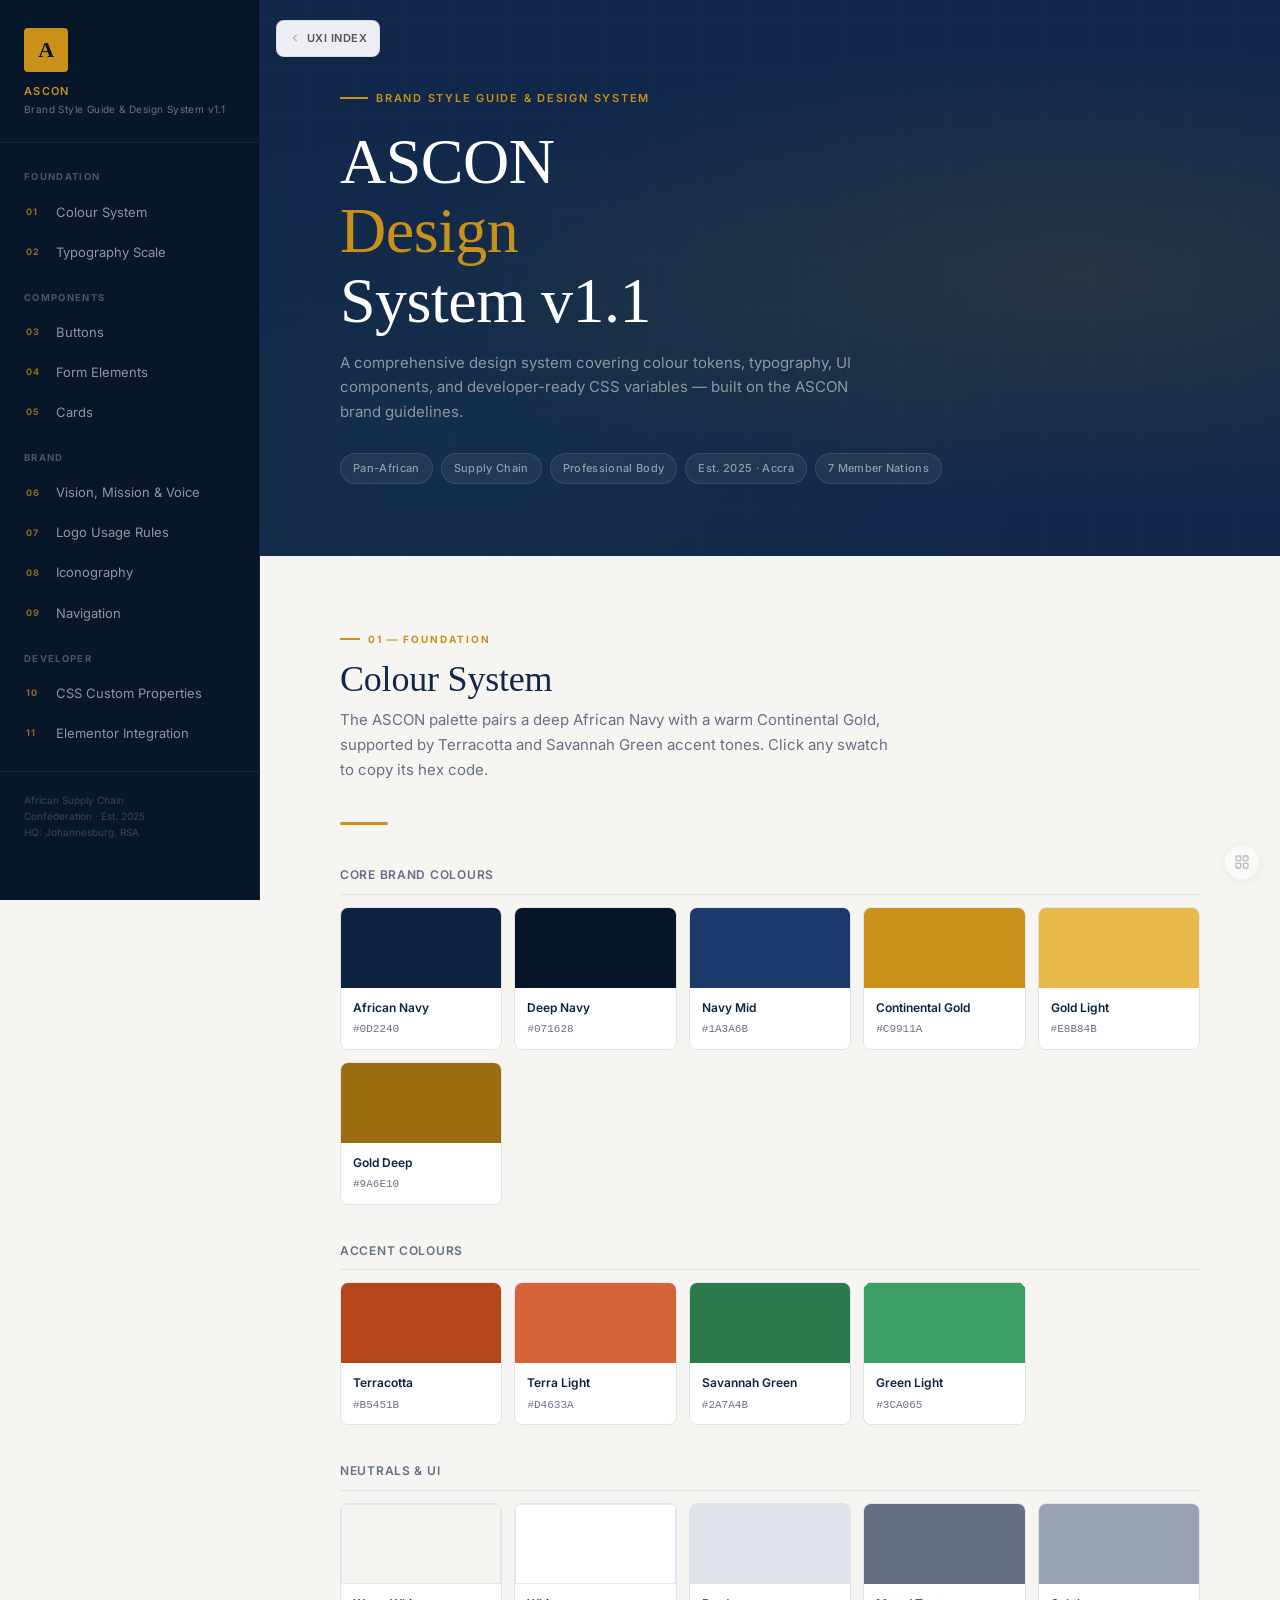
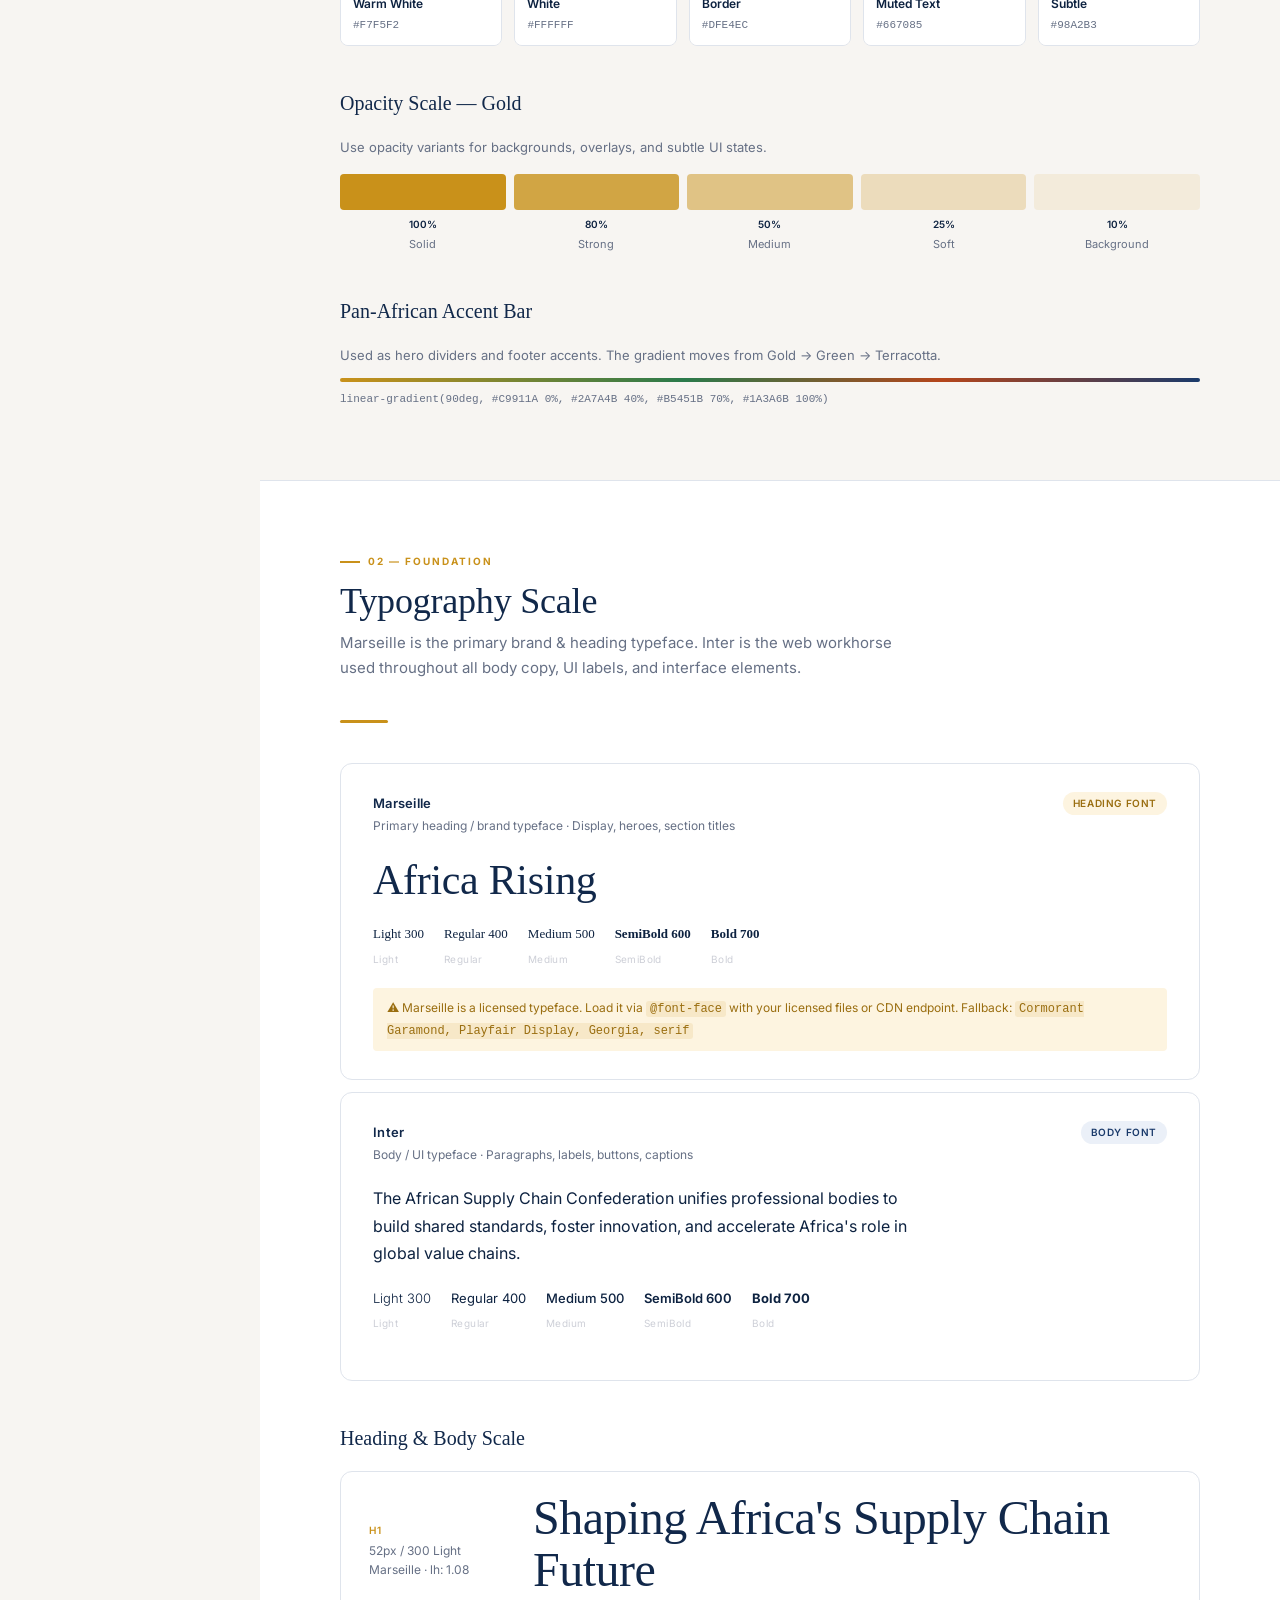
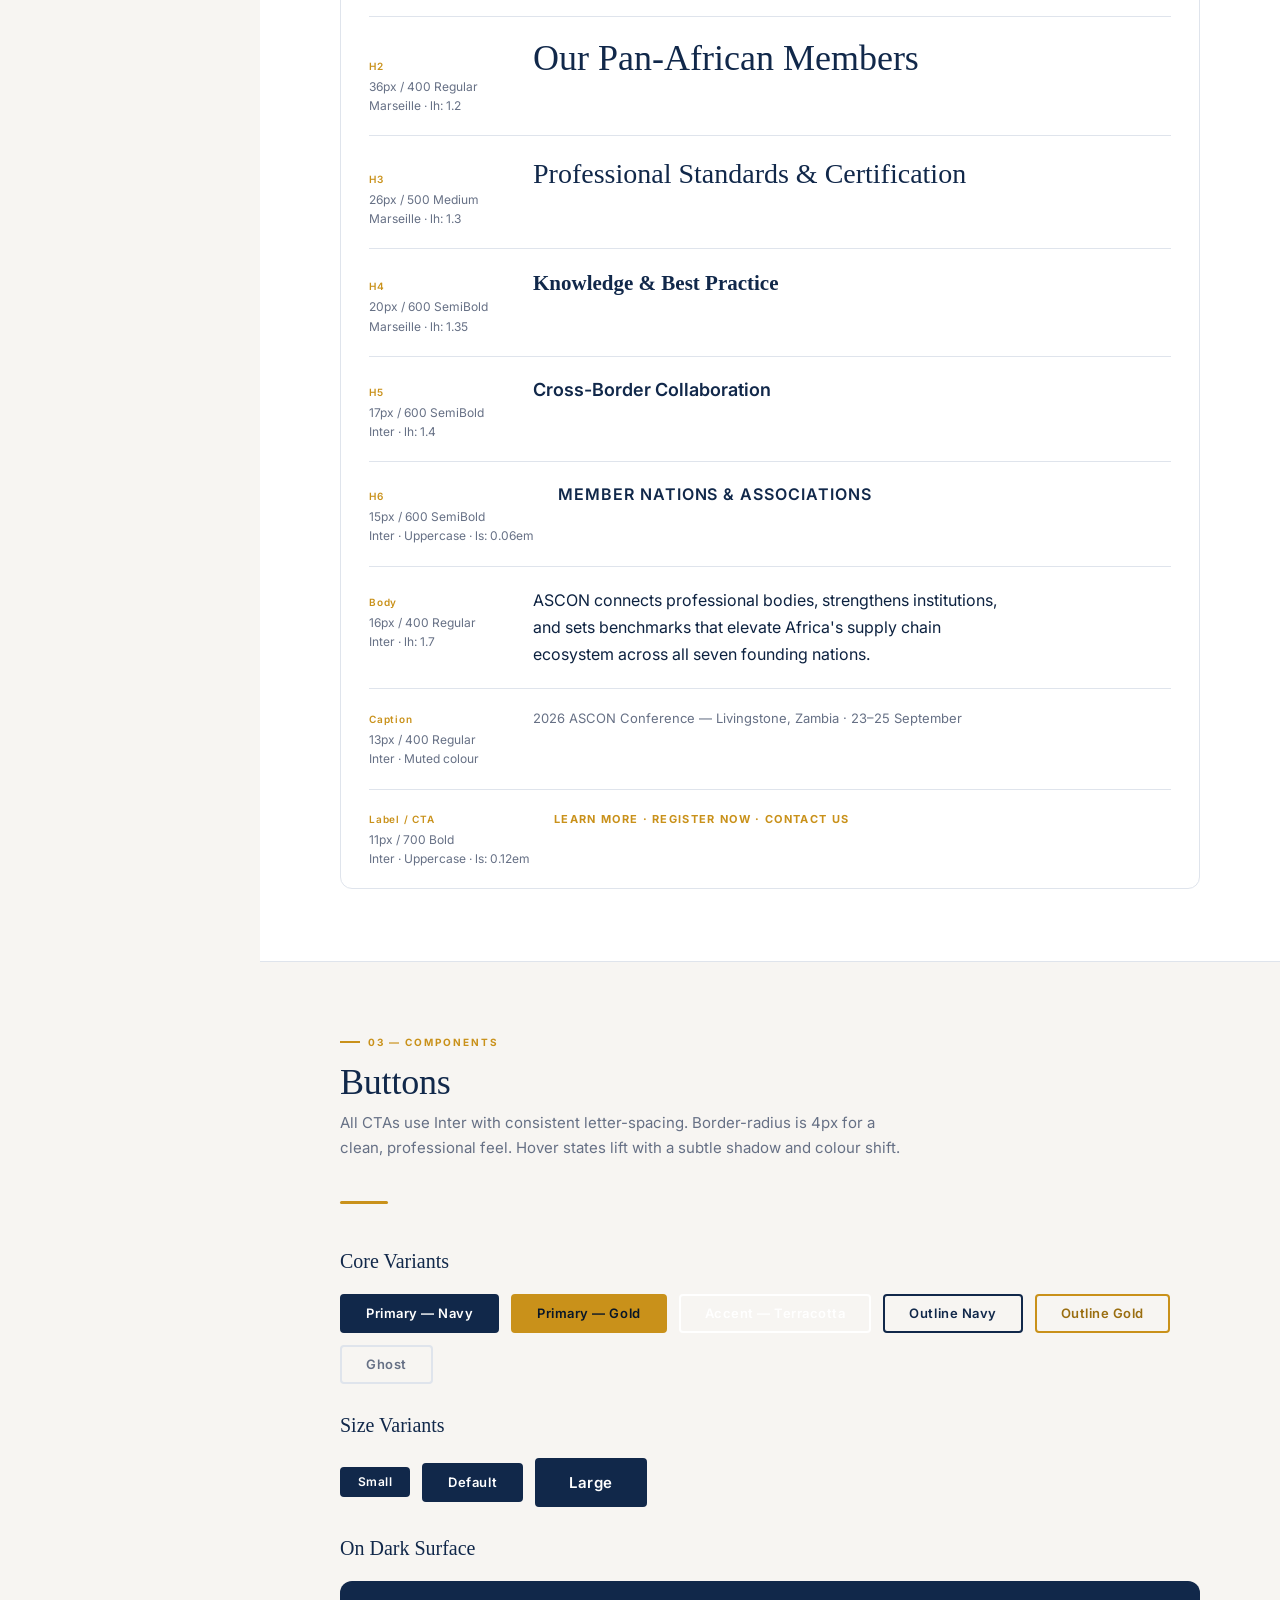
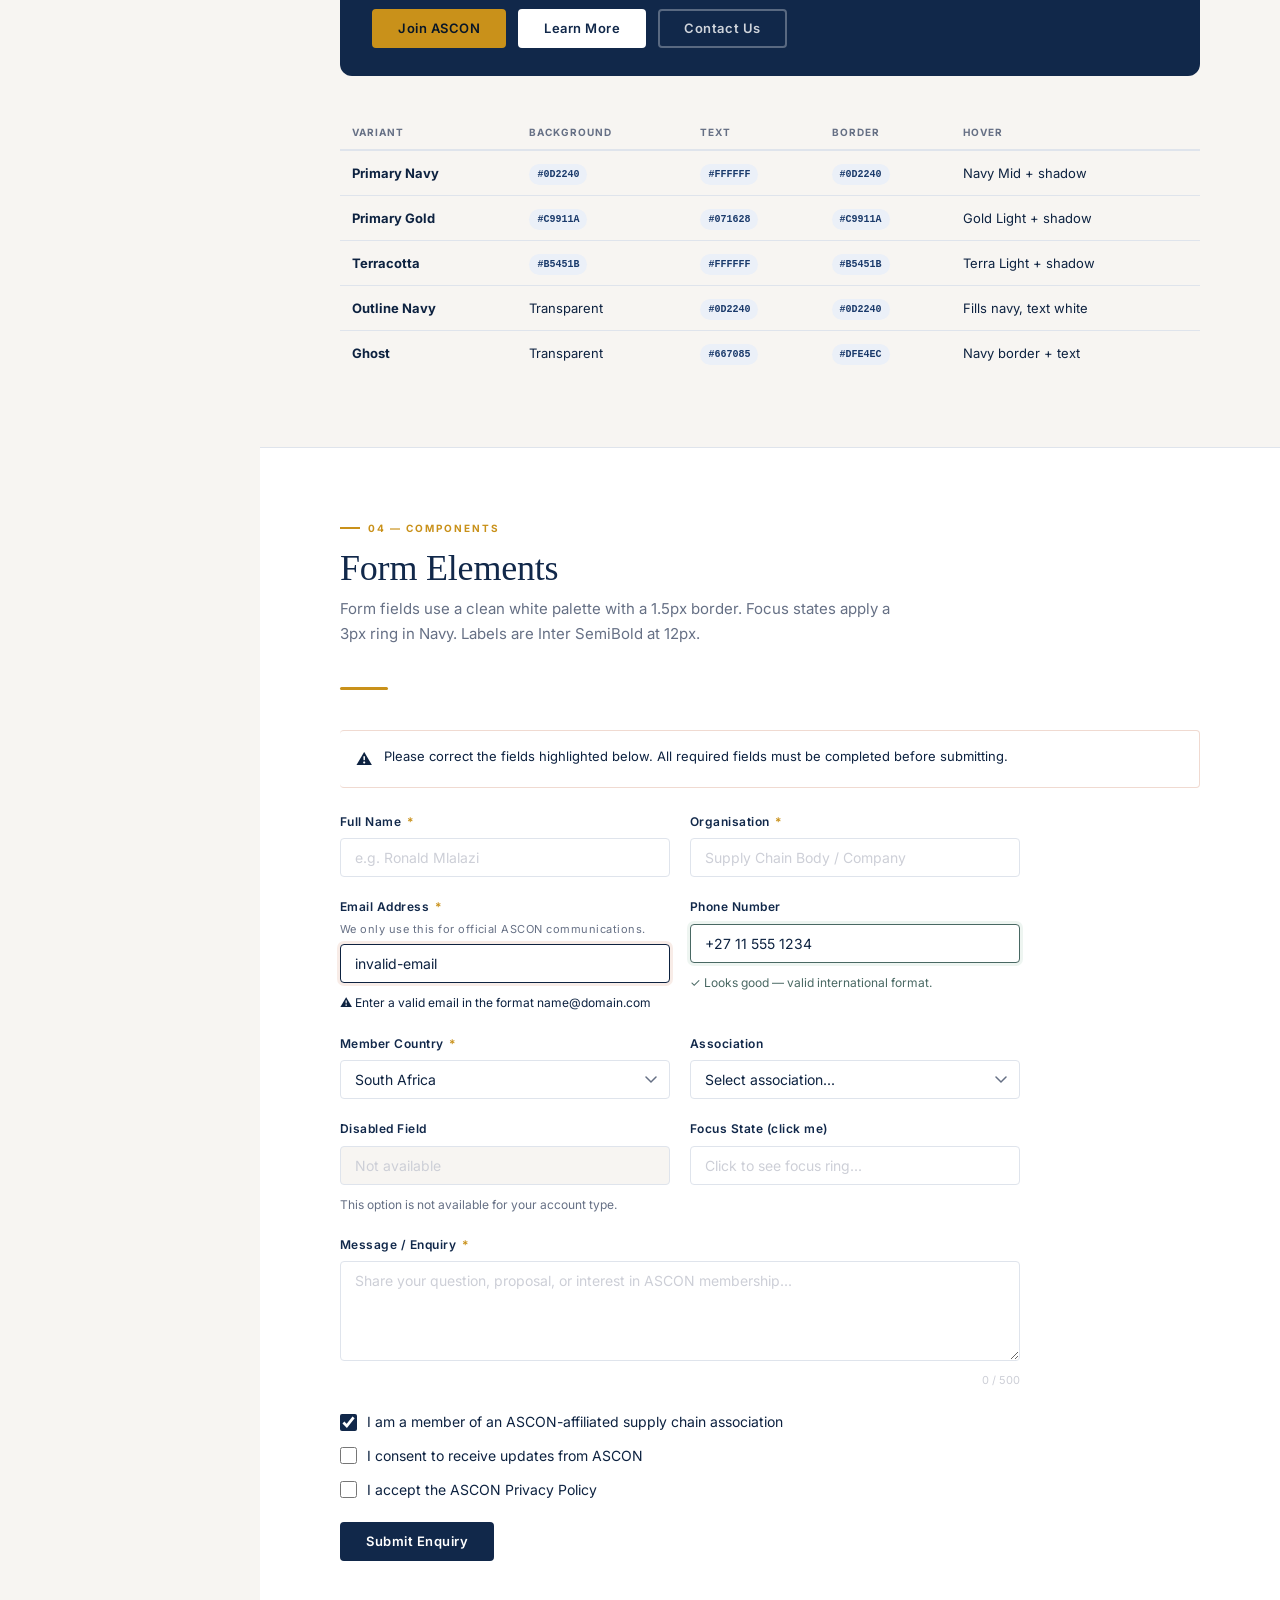
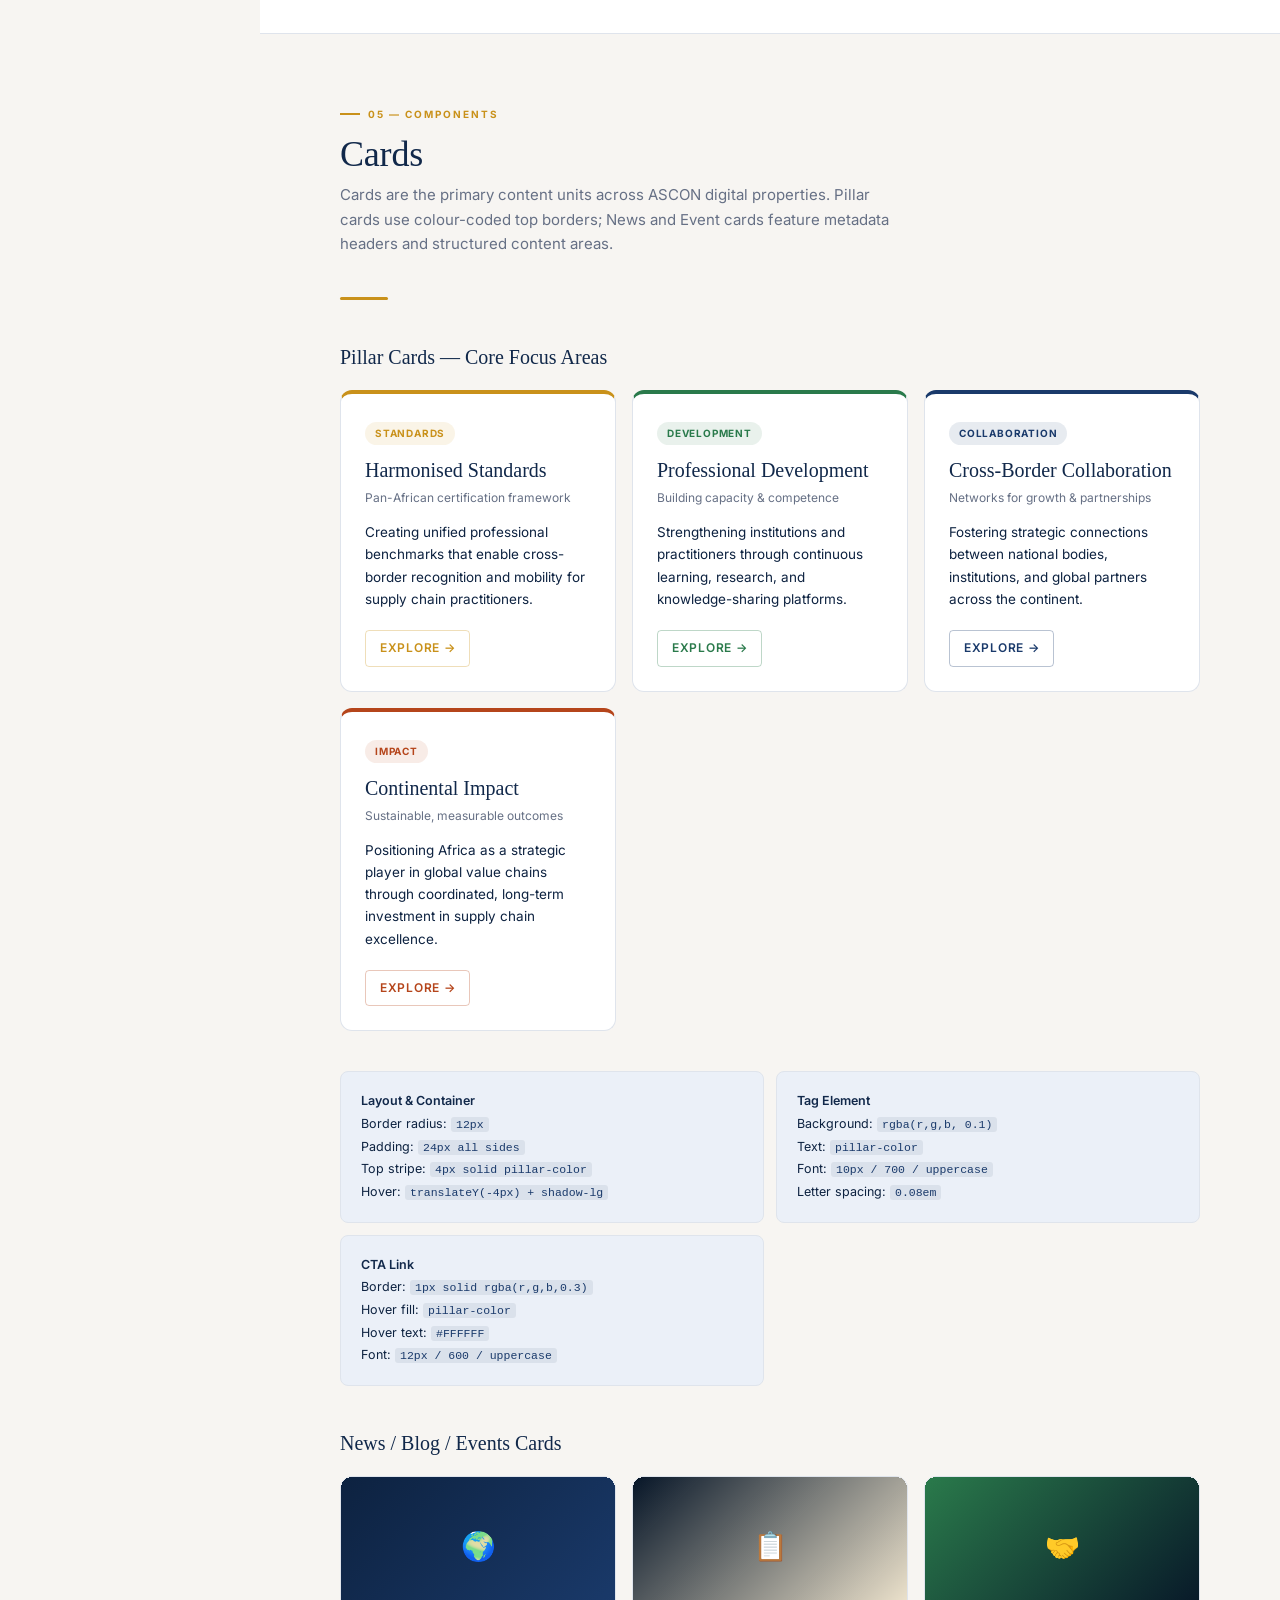
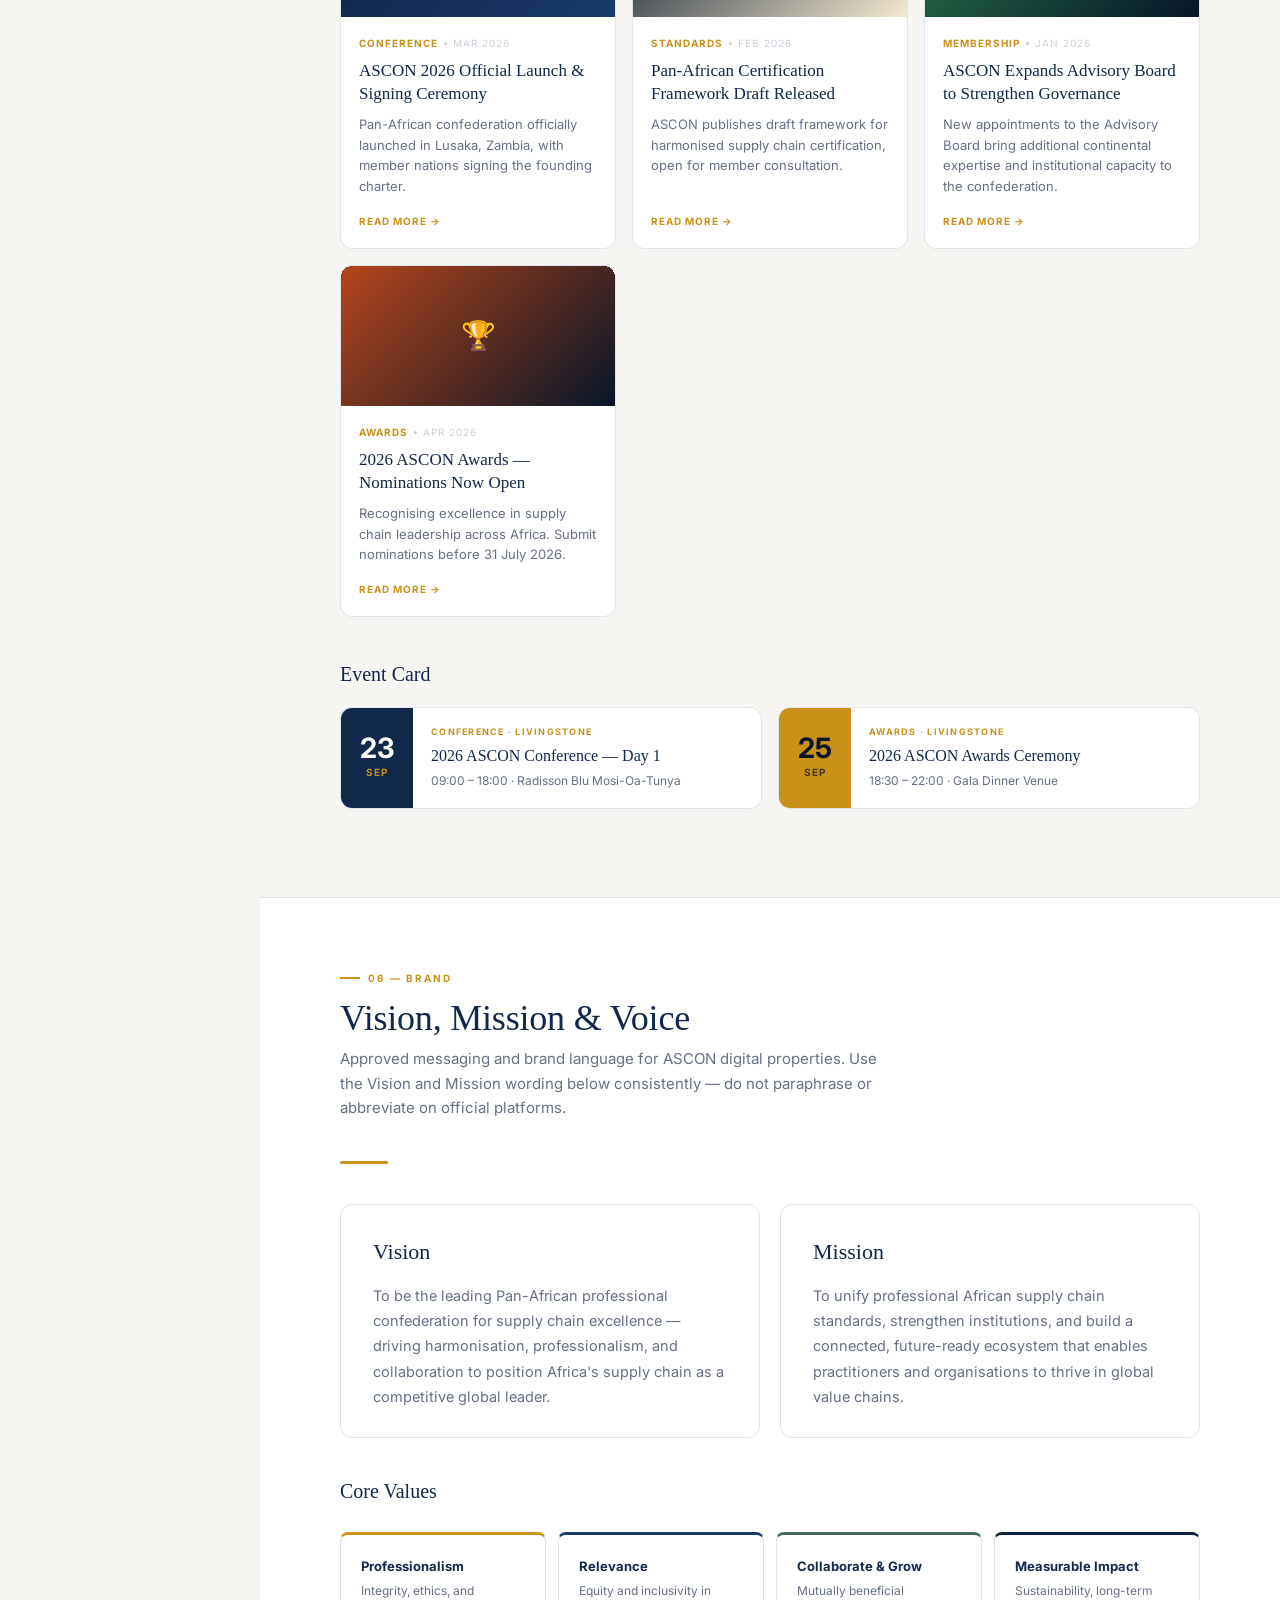
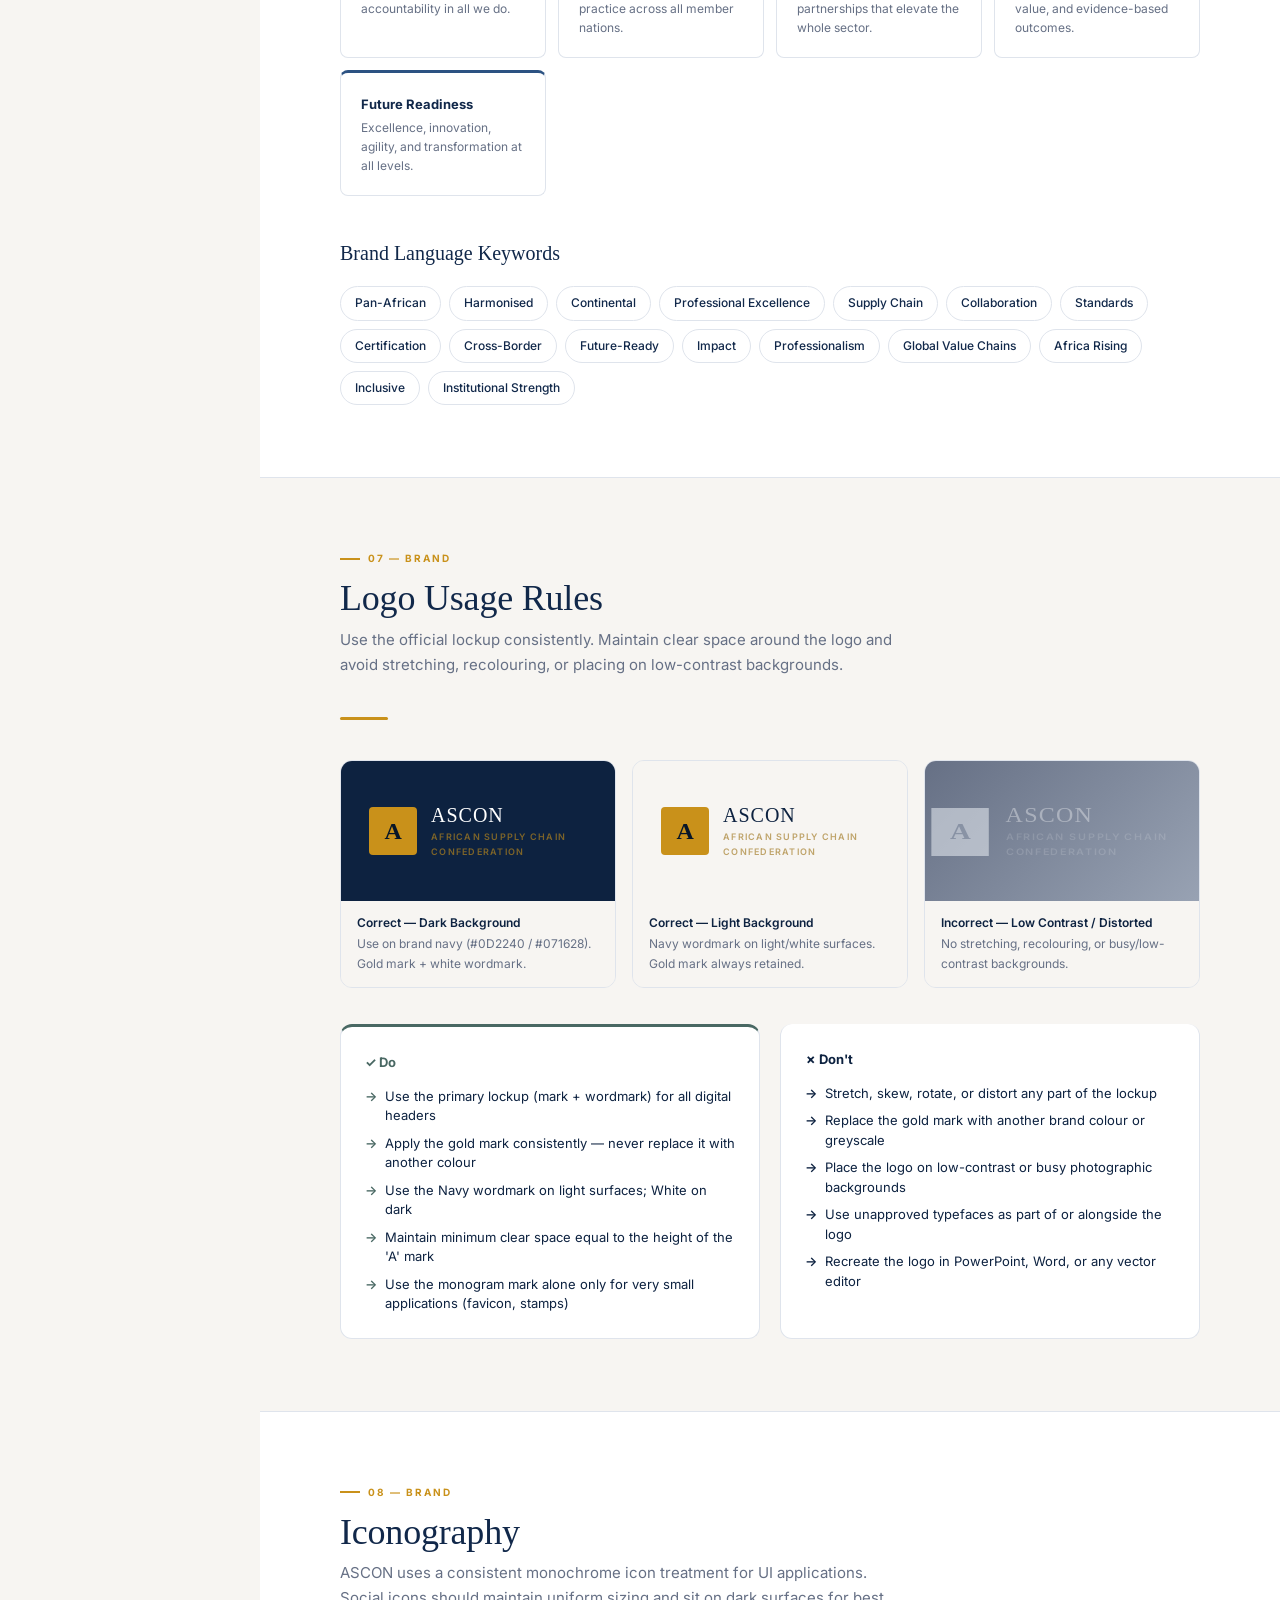
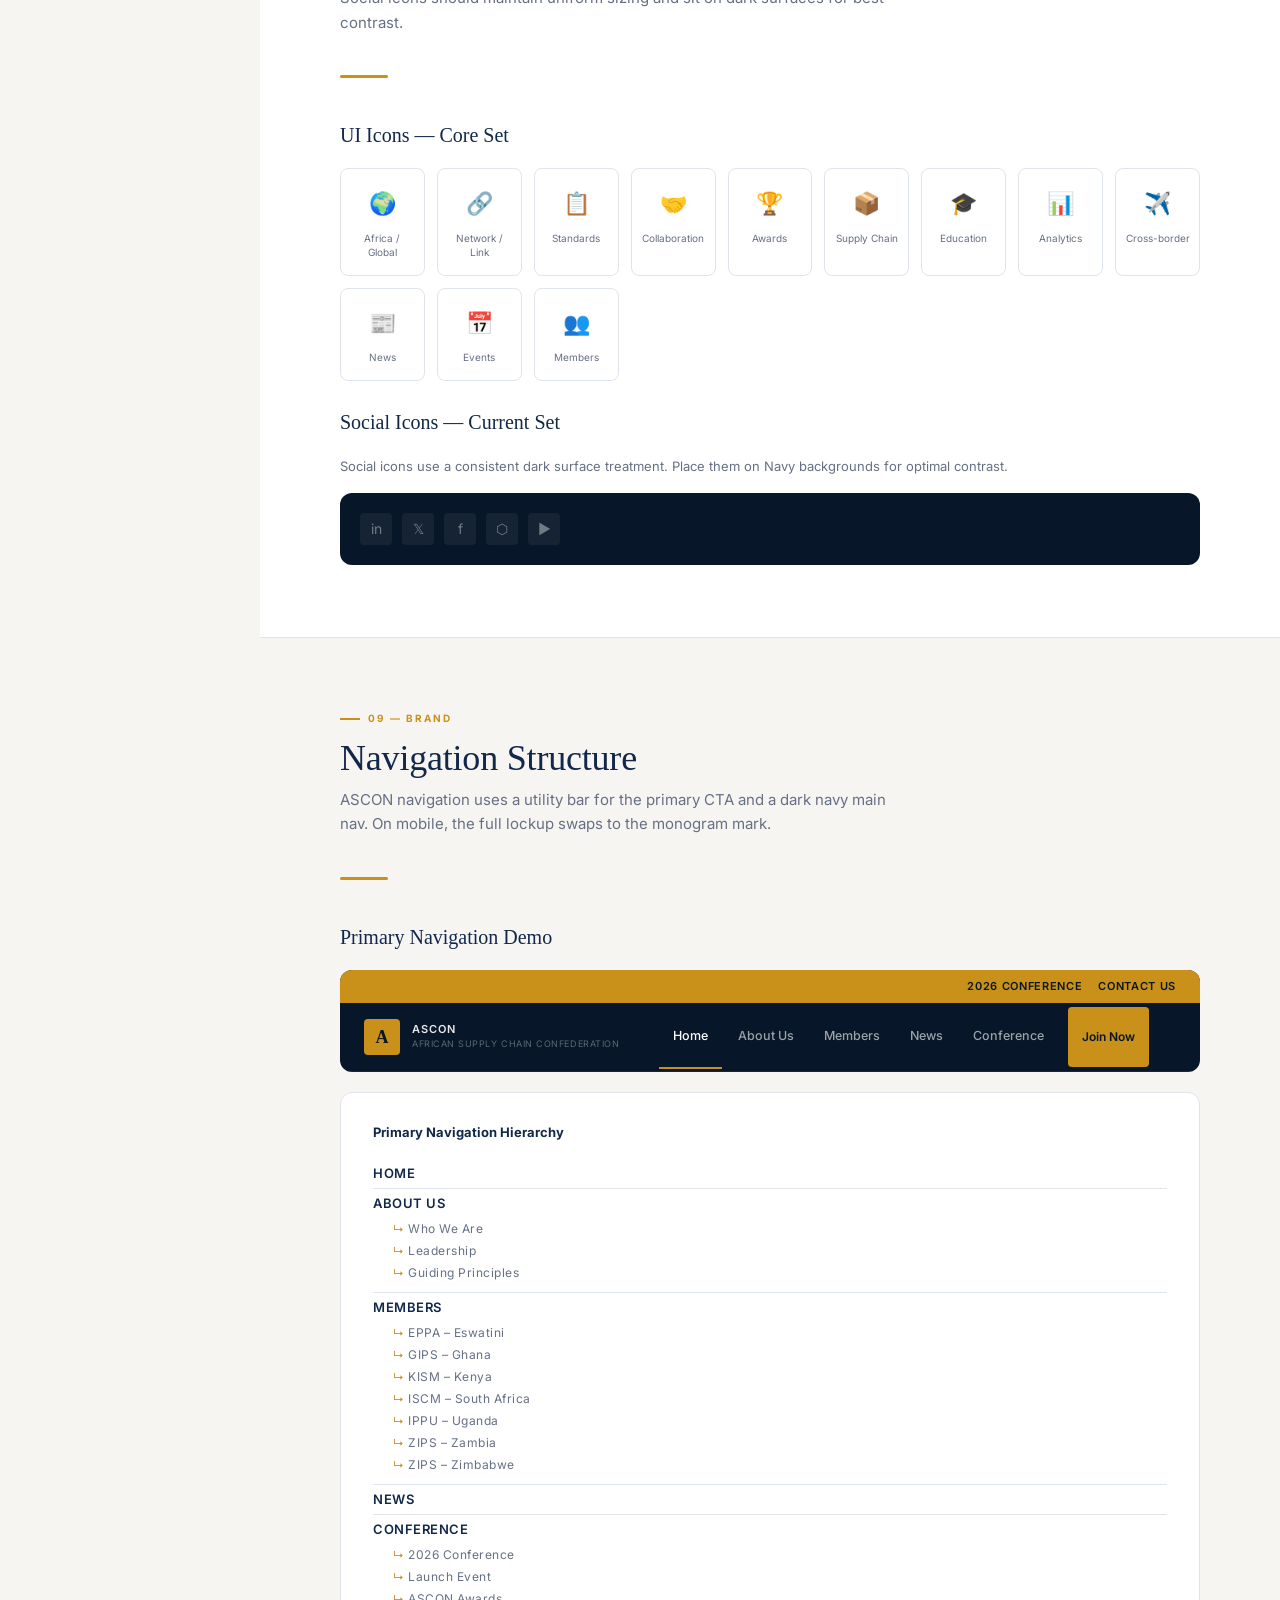
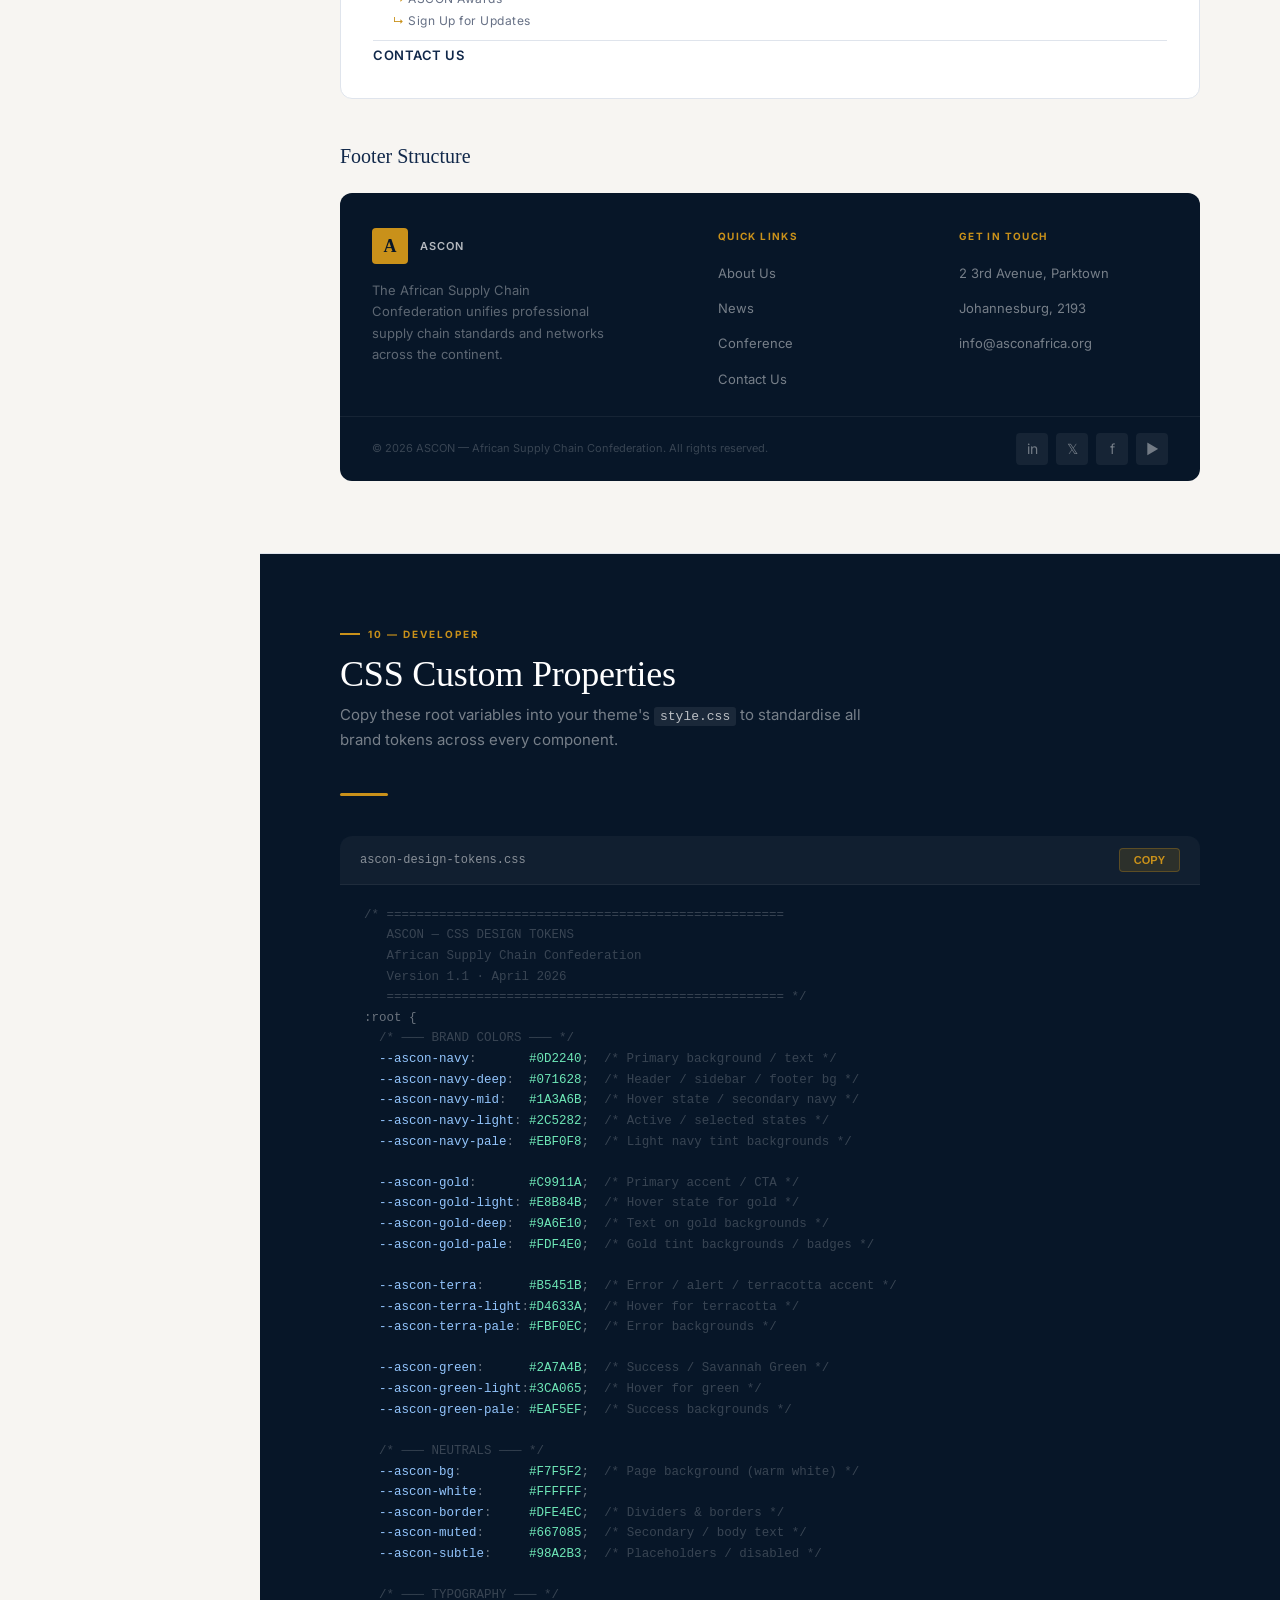
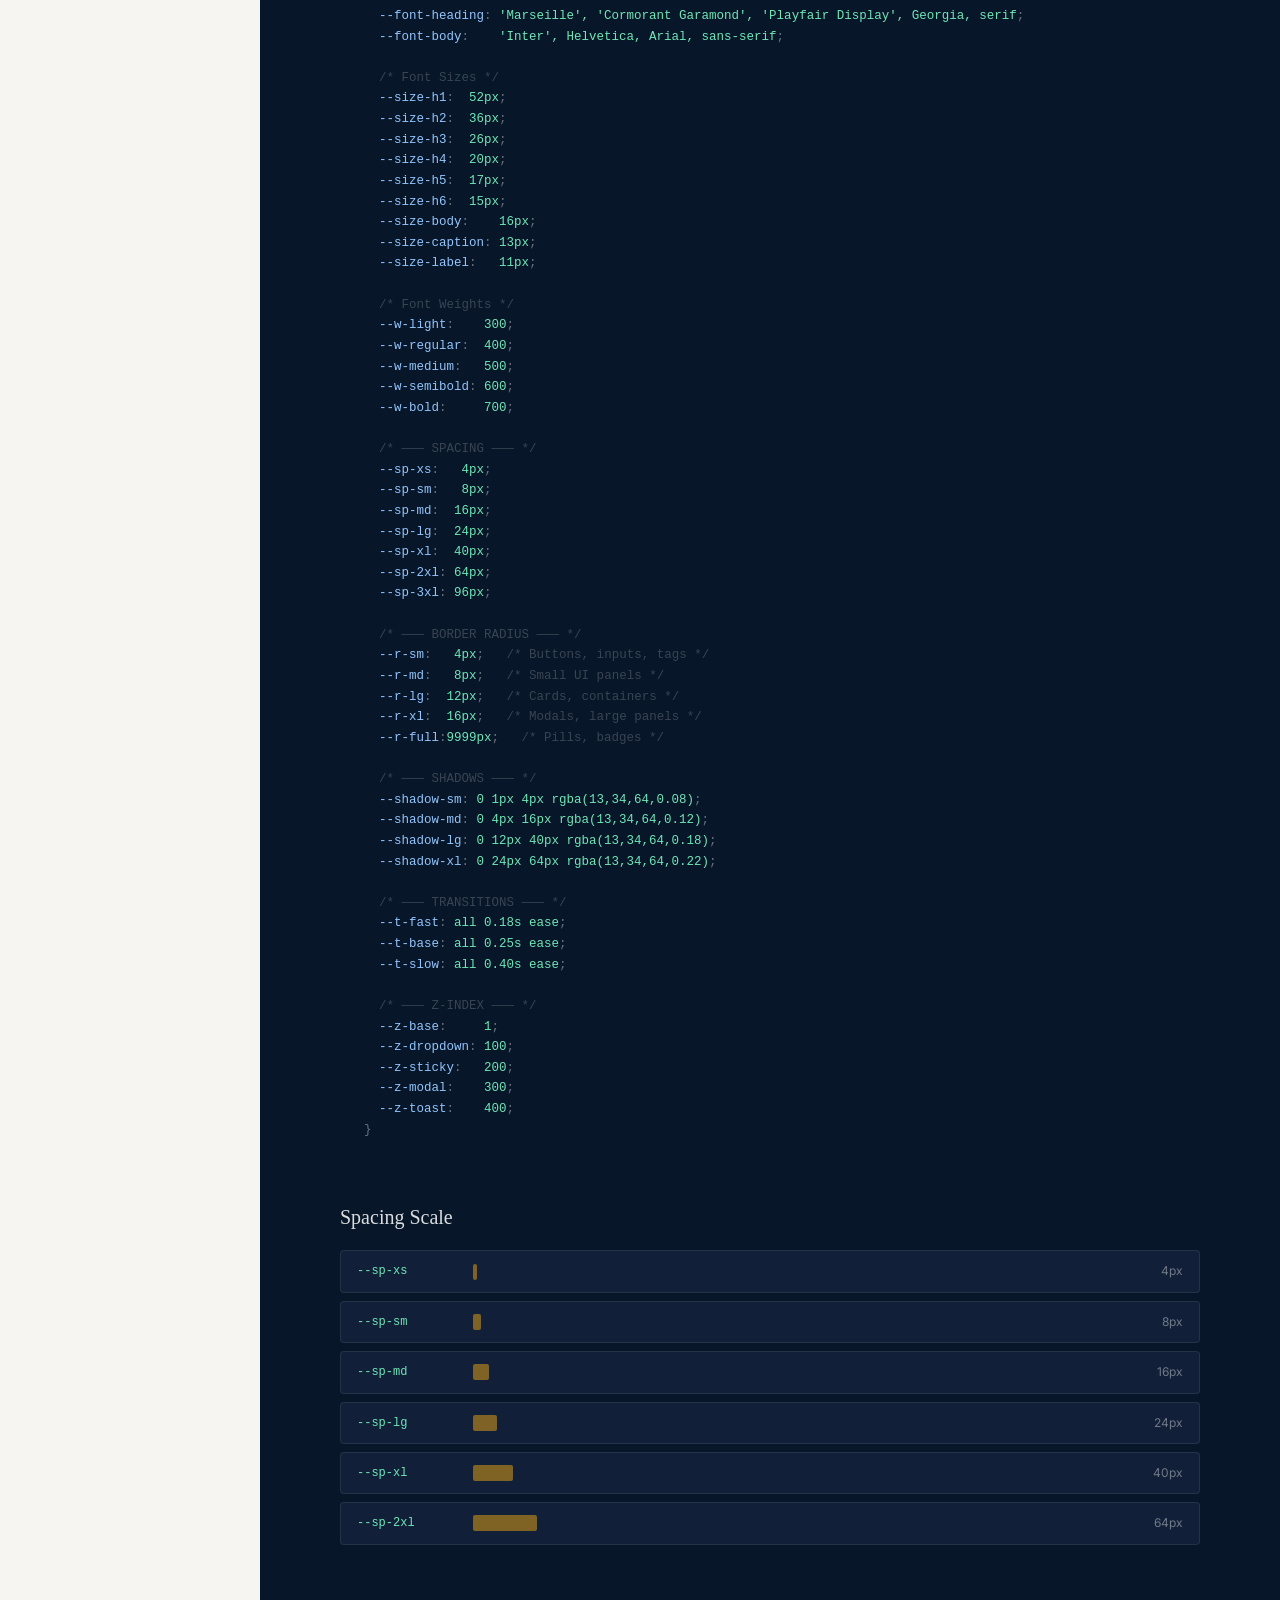
==== commit 6bab6416: "added calendars" ====
--- a/ASCON-style-guide/index.html
+++ b/ASCON-style-guide/index.html
@@ -3553,7 +3553,11 @@
     }, { passive: true });
   </script>
   <link rel="stylesheet" href="../shared/guide-switcher.css">
+  <link rel="stylesheet" href="../shared/guide-resources.css">
+  <link rel="stylesheet" href="../shared/guide-back.css">
   <script src="../shared/guide-switcher.js" defer></script>
+  <script src="../shared/guide-resources.js" defer></script>
+  <script src="../shared/guide-back.js" defer></script>
 </body>
 
 </html>
--- a/shared/guide-switcher.css
+++ b/shared/guide-switcher.css
@@ -135,6 +135,79 @@
   .guide-switcher {
     display: none !important;
   }
+
+  .guide-site-links-host {
+    display: none !important;
+  }
+}
+
+/* ─── External site links (style guide pages) ─── */
+
+.guide-site-links-host {
+  position: fixed;
+  top: 12px;
+  right: 20px;
+  left: auto;
+  bottom: auto;
+  z-index: 99998;
+  display: flex;
+  flex-direction: row;
+  flex-wrap: wrap;
+  justify-content: flex-end;
+  gap: 6px;
+  max-width: min(calc(100vw - 40px), 520px);
+  font-family: -apple-system, BlinkMacSystemFont, 'Segoe UI', Roboto, Helvetica, Arial, sans-serif;
+  font-size: 13px;
+  line-height: 1.4;
+  pointer-events: none;
+}
+
+.guide-site-links-host .guide-site-link {
+  pointer-events: auto;
+}
+
+.guide-site-link {
+  display: inline-flex;
+  align-items: center;
+  gap: 6px;
+  padding: 8px 11px;
+  font-size: 0.6875rem;
+  font-weight: 600;
+  letter-spacing: 0.04em;
+  text-transform: uppercase;
+  color: #444;
+  background: rgba(255, 255, 255, 0.92);
+  border: 1px solid rgba(0, 0, 0, 0.1);
+  border-radius: 8px;
+  text-decoration: none;
+  white-space: nowrap;
+  box-shadow: 0 2px 8px rgba(0, 0, 0, 0.08);
+  backdrop-filter: blur(8px);
+  -webkit-backdrop-filter: blur(8px);
+  transition: border-color 0.15s ease, background 0.15s ease, box-shadow 0.15s ease;
+  opacity: 0.55;
+}
+
+.guide-site-links-host:hover .guide-site-link,
+.guide-site-link:hover,
+.guide-site-link:focus-visible {
+  opacity: 1;
+  border-color: rgba(0, 0, 0, 0.18);
+  background: #fff;
+  box-shadow: 0 2px 8px rgba(0, 0, 0, 0.12);
+  outline: none;
+}
+
+.guide-site-link svg {
+  width: 13px;
+  height: 13px;
+  flex-shrink: 0;
+}
+
+@media (max-width: 768px) {
+  body:has(#mobile-header) .guide-site-links-host {
+    top: 56px;
+  }
 }
 
 @media (max-width: 480px) {
@@ -146,4 +219,10 @@
   .guide-switcher-menu {
     min-width: 180px;
   }
-}
+
+  .guide-site-links-host {
+    top: 10px;
+    right: 14px;
+    max-width: calc(100vw - 28px);
+  }
+}
--- a/shared/guide-resources.css
+++ b/shared/guide-resources.css
@@ -0,0 +1,70 @@
+/* UXi guide resource links — neutral host chrome, top-right on style guide pages */
+
+.guide-resources {
+  position: fixed;
+  top: 20px;
+  right: 20px;
+  z-index: 99998;
+  display: flex;
+  flex-direction: column;
+  align-items: flex-end;
+  gap: 6px;
+  font-family: -apple-system, BlinkMacSystemFont, 'Segoe UI', Roboto, Helvetica, Arial, sans-serif;
+  font-size: 11px;
+  line-height: 1.4;
+}
+
+.guide-resource-link {
+  display: inline-flex;
+  align-items: center;
+  gap: 6px;
+  padding: 8px 12px;
+  font-size: 11px;
+  font-weight: 600;
+  letter-spacing: 0.04em;
+  text-transform: uppercase;
+  color: rgba(0, 0, 0, 0.65);
+  background: rgba(255, 255, 255, 0.92);
+  border: 1px solid rgba(0, 0, 0, 0.08);
+  border-radius: 8px;
+  text-decoration: none;
+  white-space: nowrap;
+  box-shadow: 0 2px 8px rgba(0, 0, 0, 0.08);
+  backdrop-filter: blur(8px);
+  -webkit-backdrop-filter: blur(8px);
+  transition: border-color 0.15s ease, background 0.15s ease, box-shadow 0.15s ease, color 0.15s ease;
+}
+
+.guide-resource-link:hover,
+.guide-resource-link:focus-visible {
+  color: rgba(0, 0, 0, 0.85);
+  border-color: rgba(0, 0, 0, 0.14);
+  background: rgba(255, 255, 255, 0.98);
+  box-shadow: 0 4px 14px rgba(0, 0, 0, 0.1);
+  outline: none;
+}
+
+.guide-resource-link svg {
+  width: 12px;
+  height: 12px;
+  flex-shrink: 0;
+  opacity: 0.7;
+}
+
+@media print {
+  .guide-resources {
+    display: none !important;
+  }
+}
+
+@media (max-width: 480px) {
+  .guide-resources {
+    top: 14px;
+    right: 14px;
+  }
+
+  .guide-resource-link {
+    padding: 7px 10px;
+    font-size: 10px;
+  }
+}
--- a/shared/guide-back.css
+++ b/shared/guide-back.css
@@ -0,0 +1,21 @@
+/* UXi guide back control — top-left in main content, beside the sidebar */
+
+.guide-back {
+  position: fixed;
+  top: 20px;
+  left: var(--guide-back-left, 20px);
+  z-index: 99998;
+}
+
+@media print {
+  .guide-back {
+    display: none !important;
+  }
+}
+
+@media (max-width: 480px) {
+  .guide-back {
+    top: 14px;
+    left: var(--guide-back-left, 14px);
+  }
+}
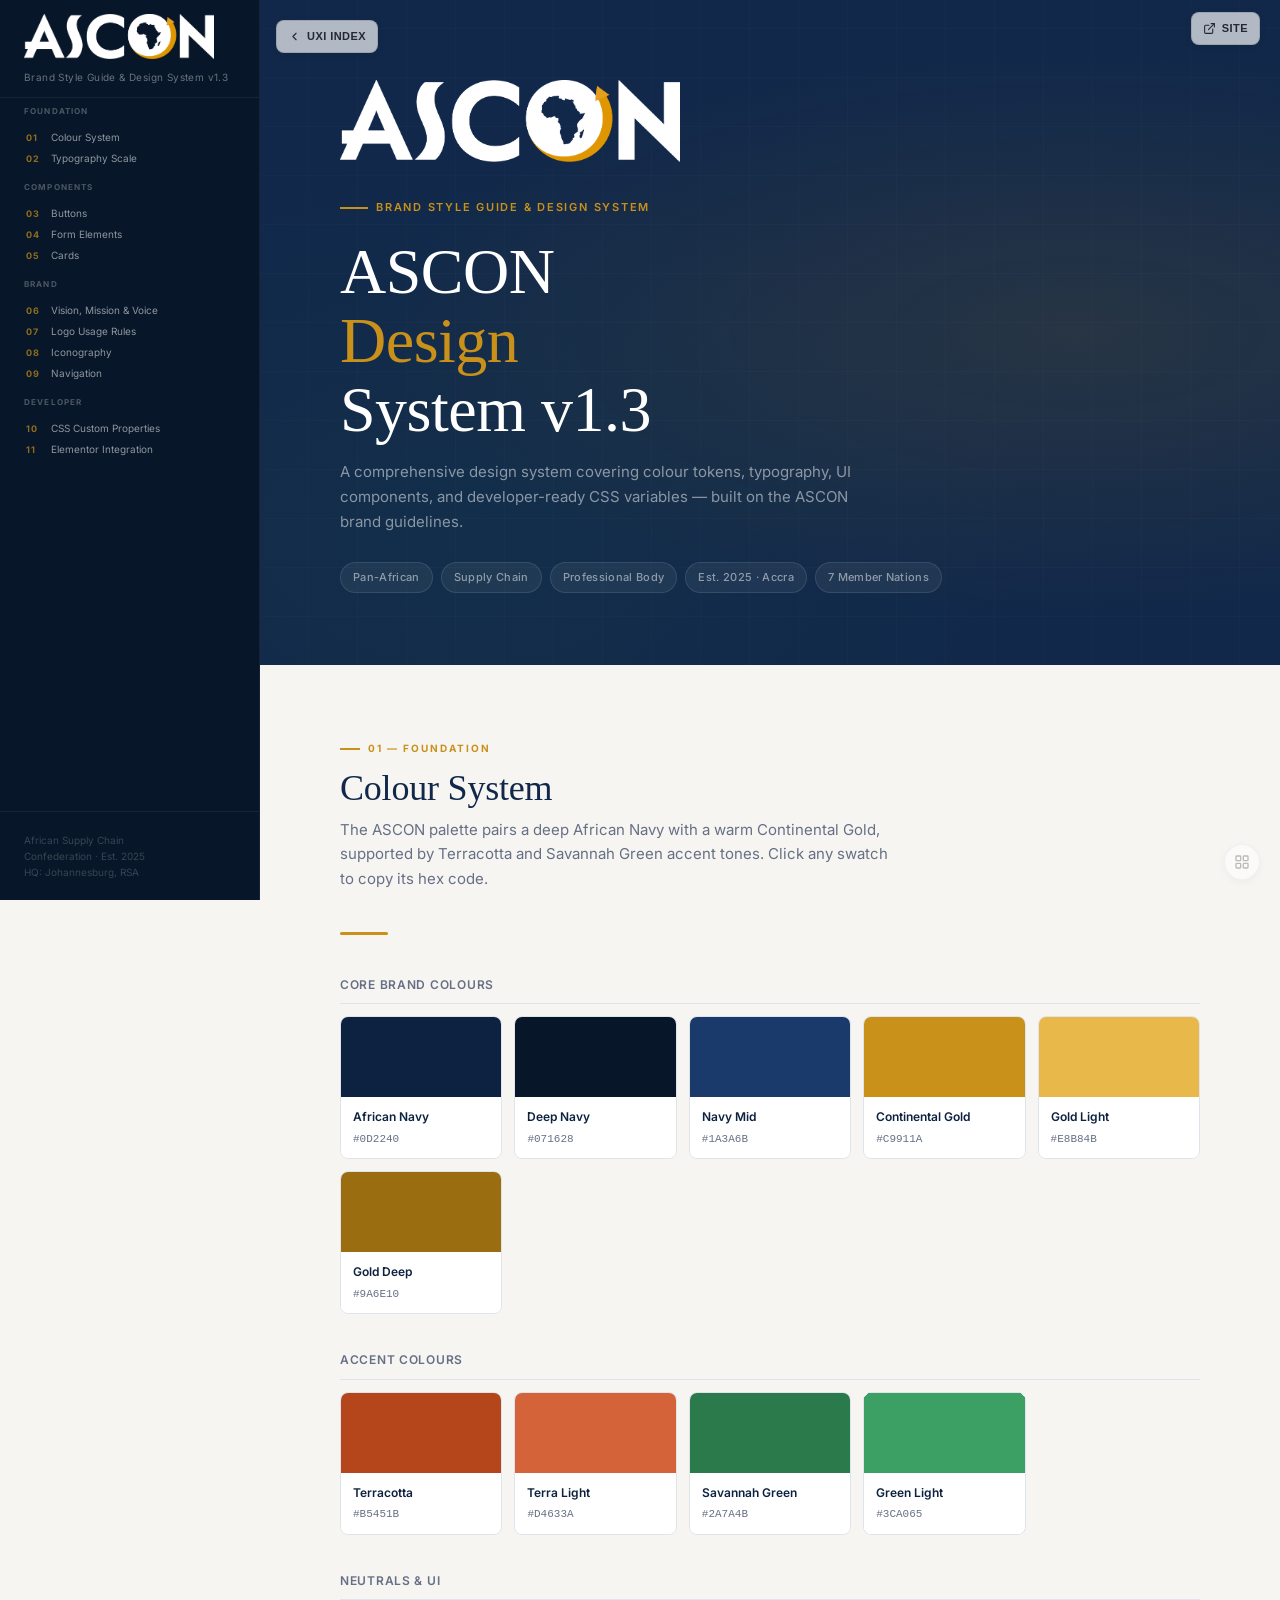
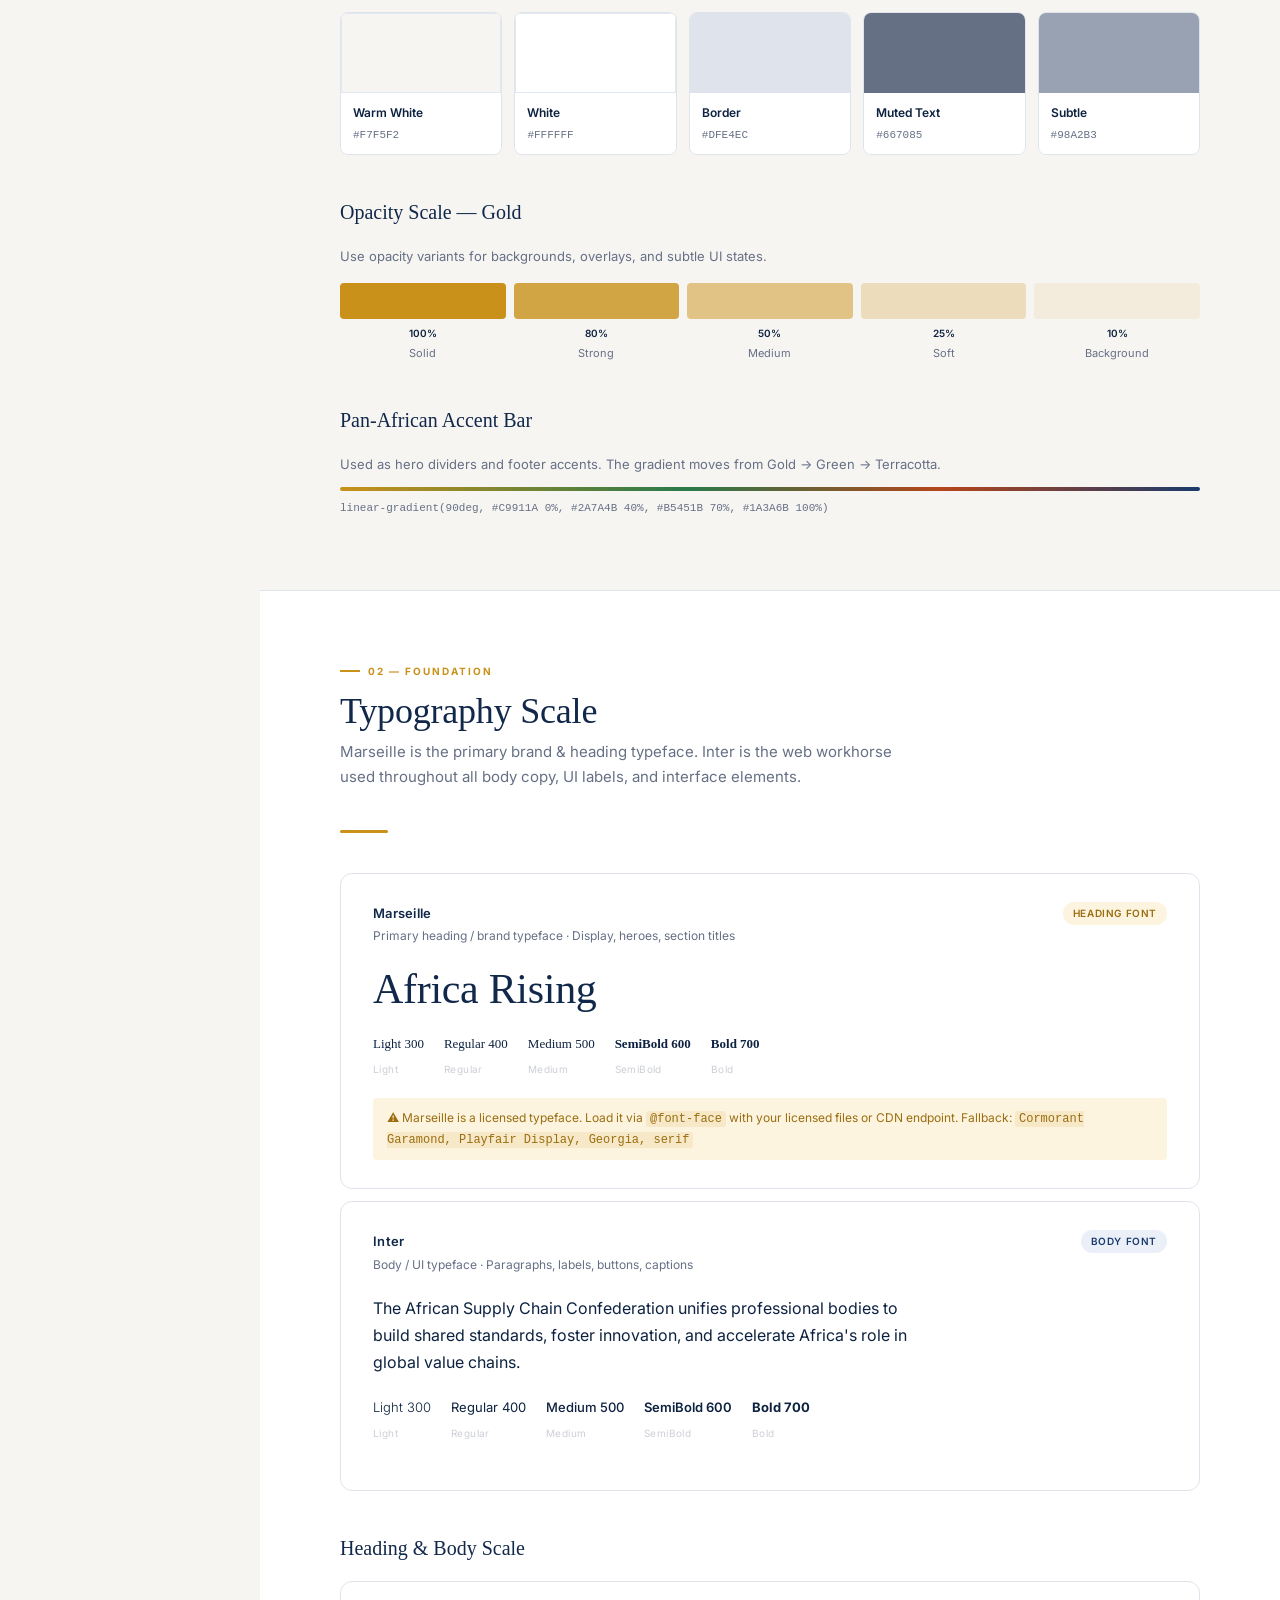
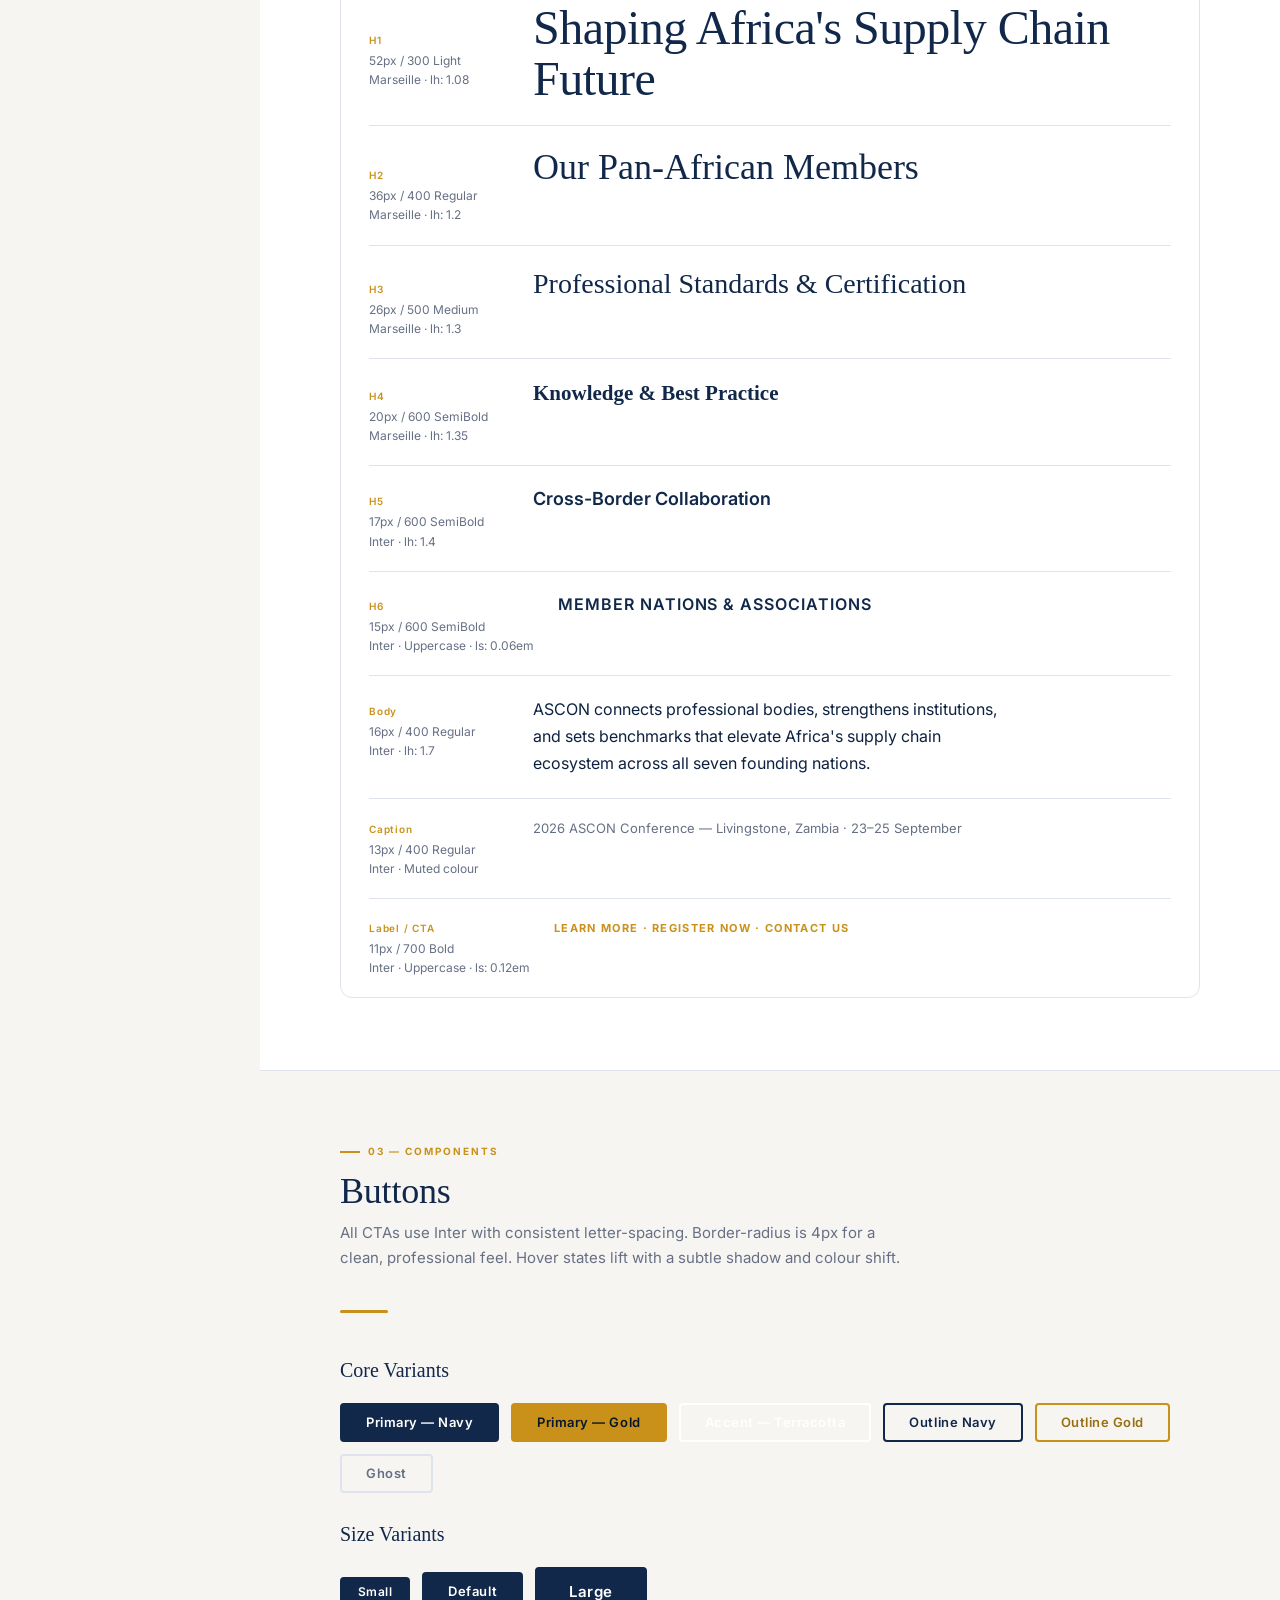
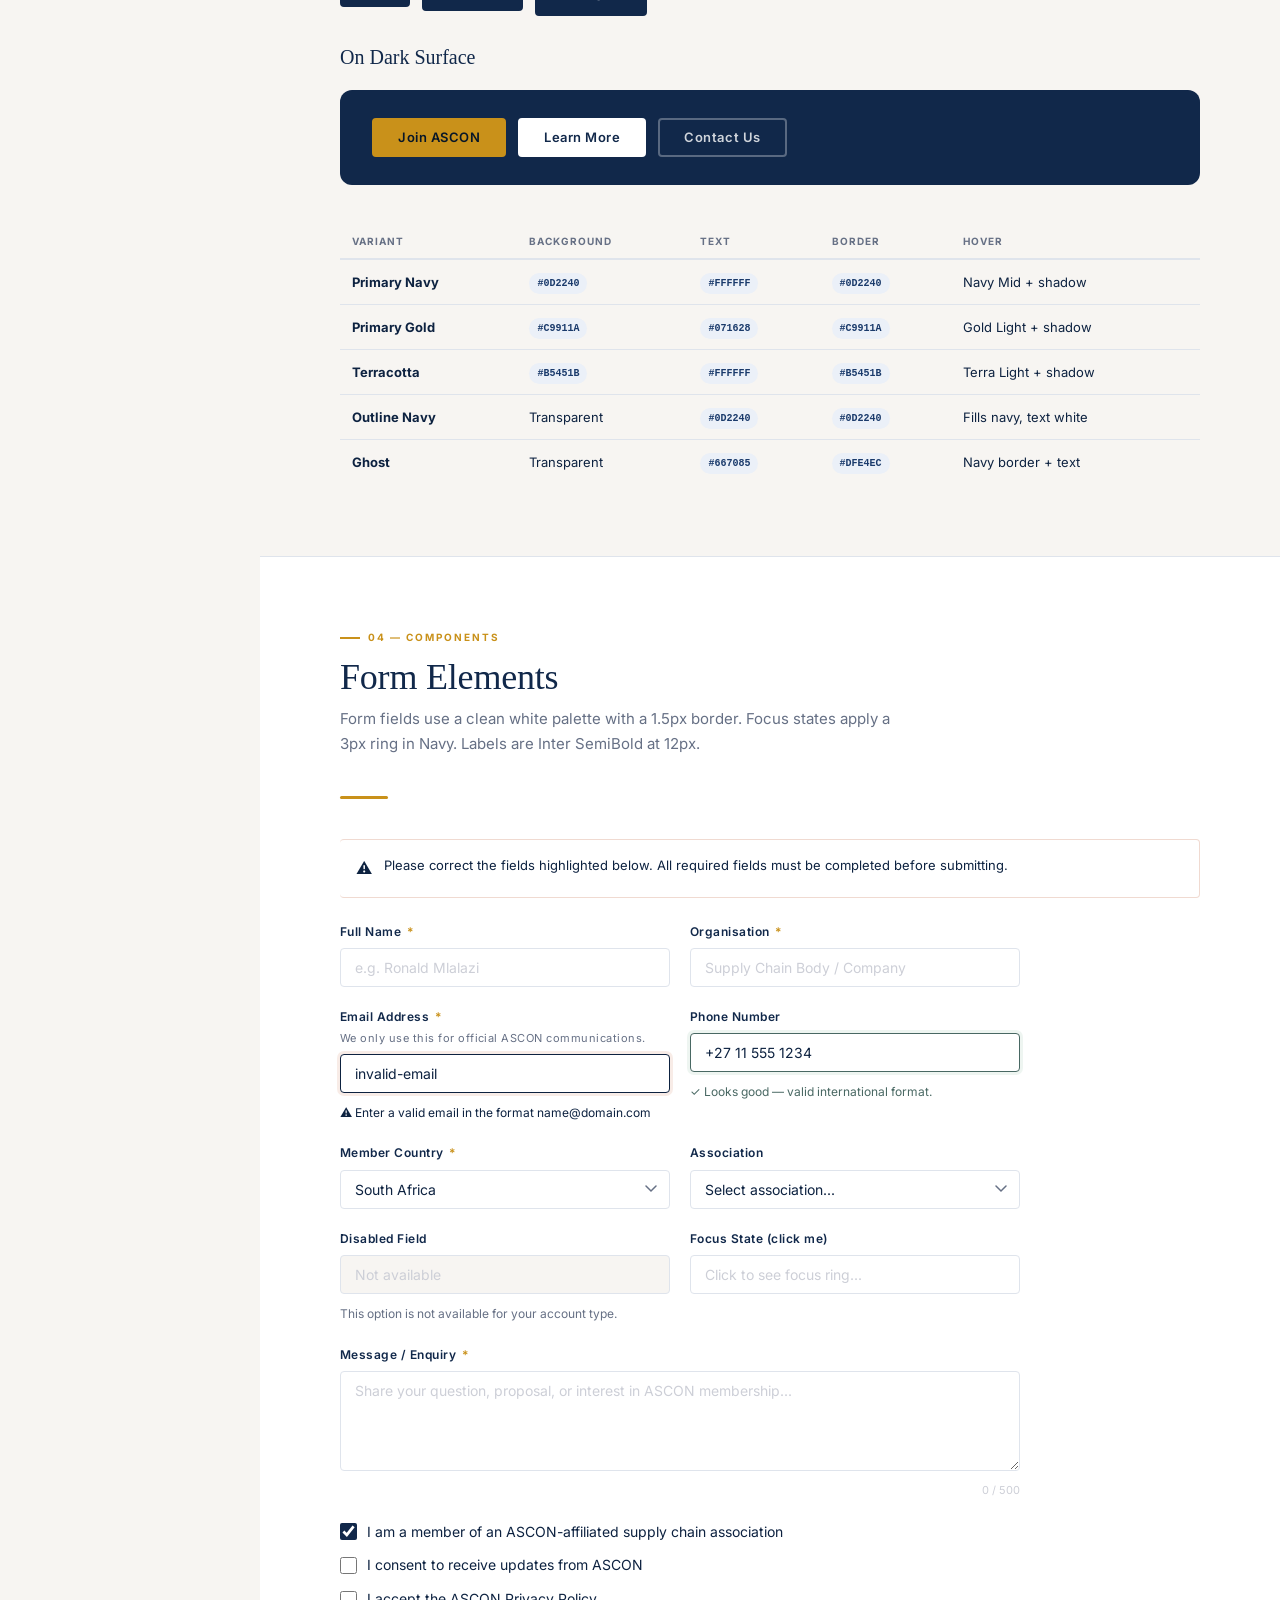
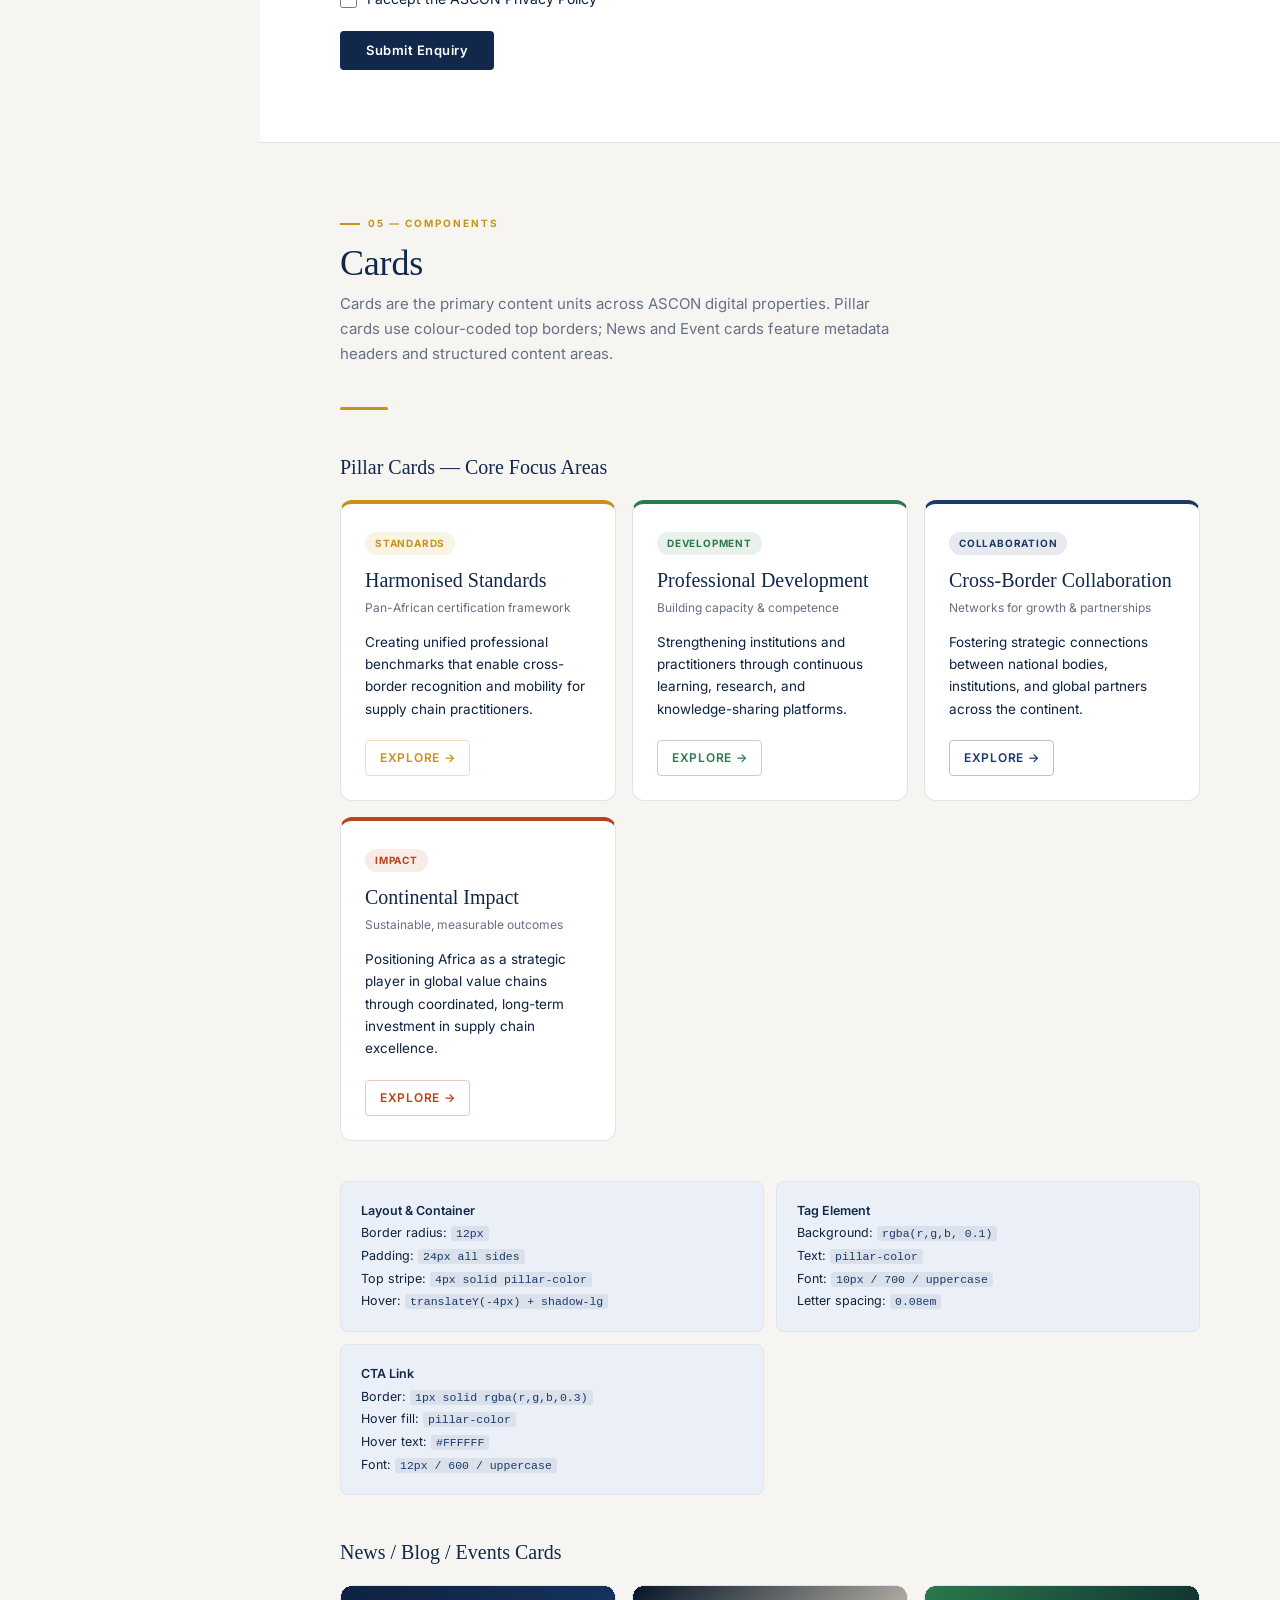
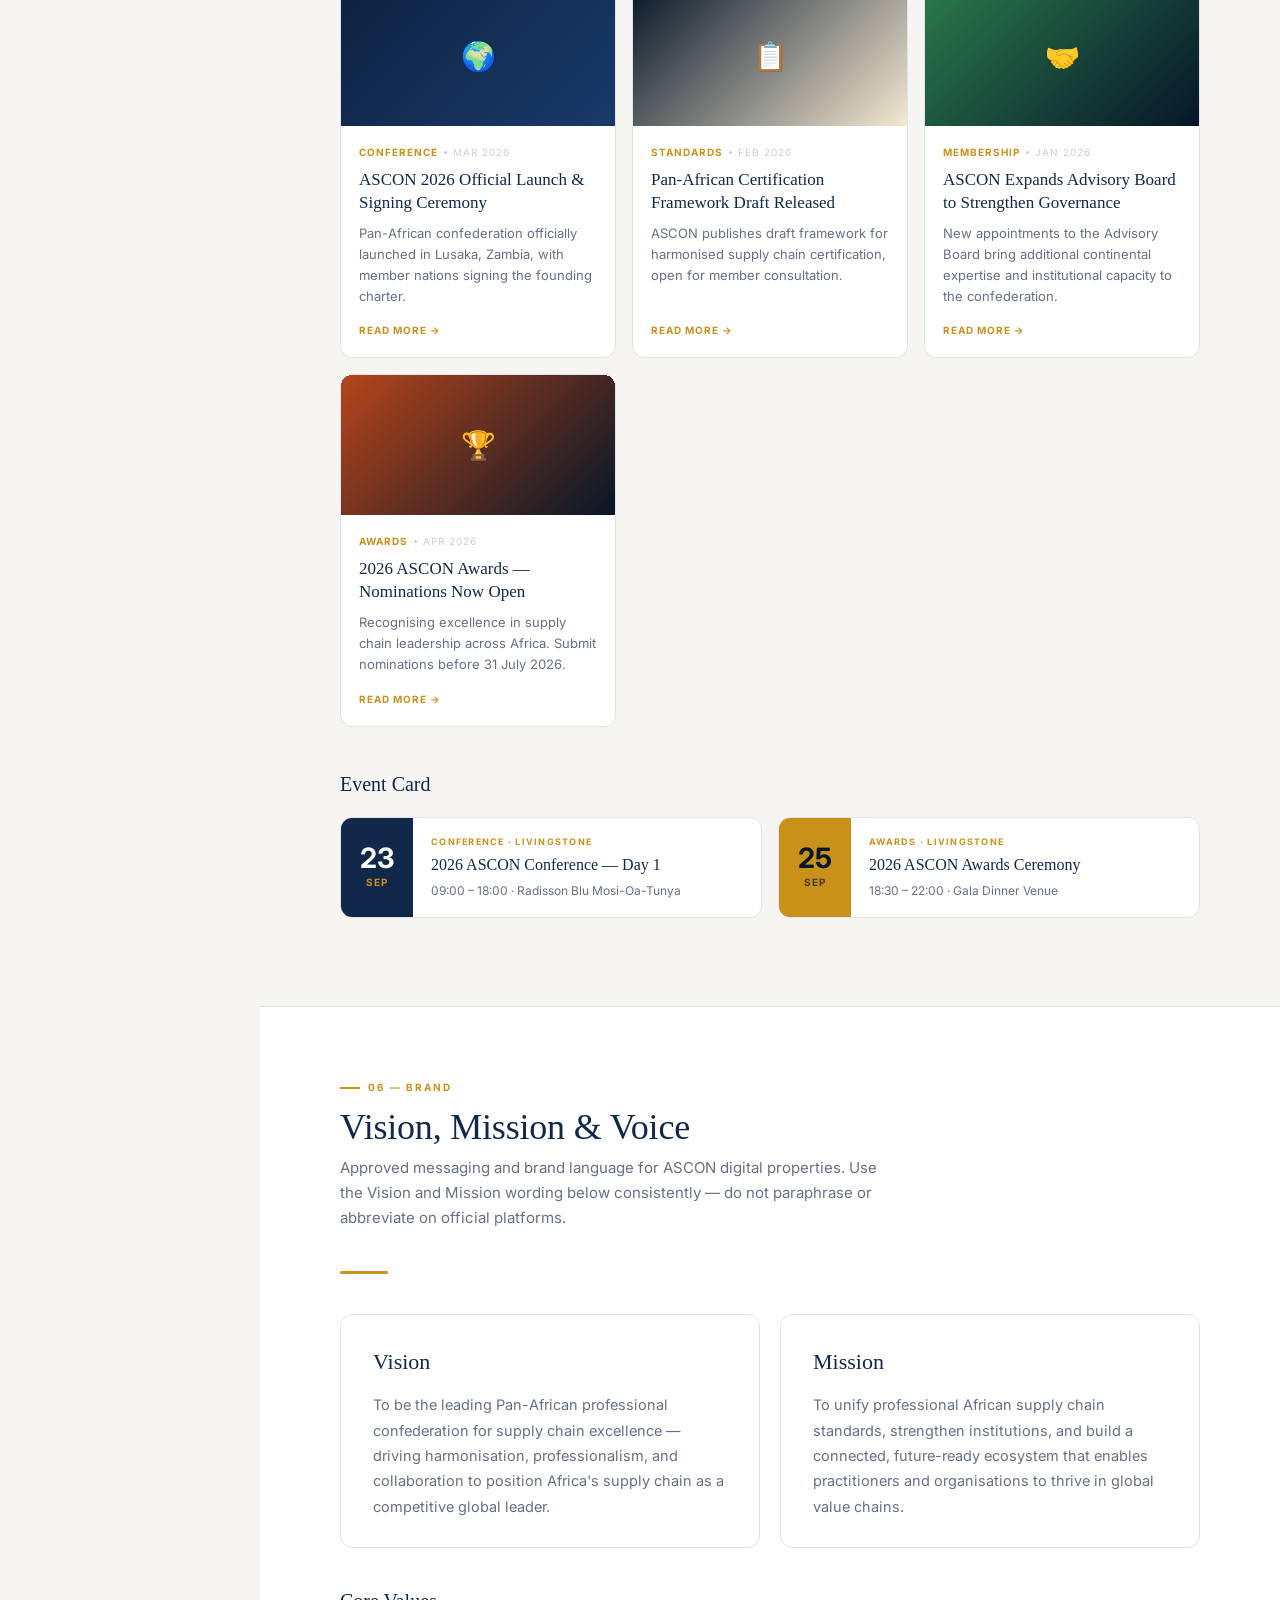
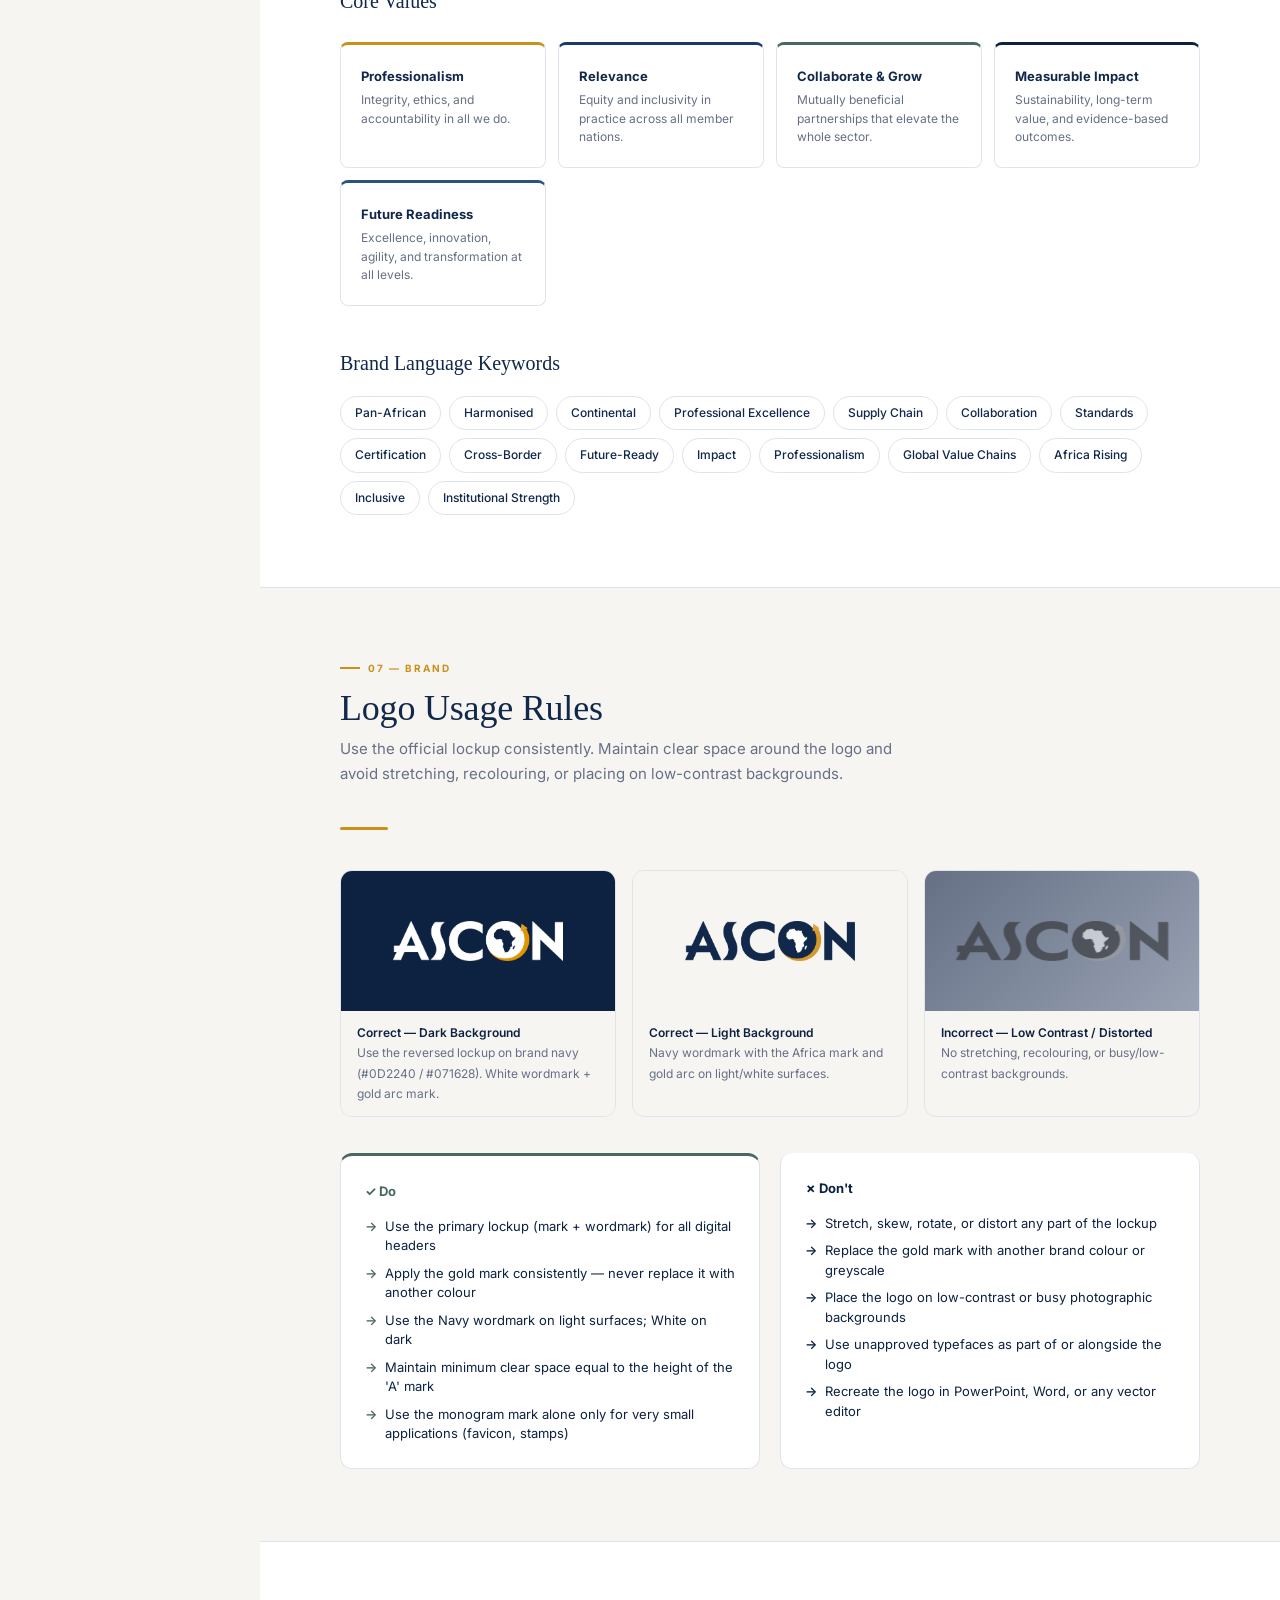
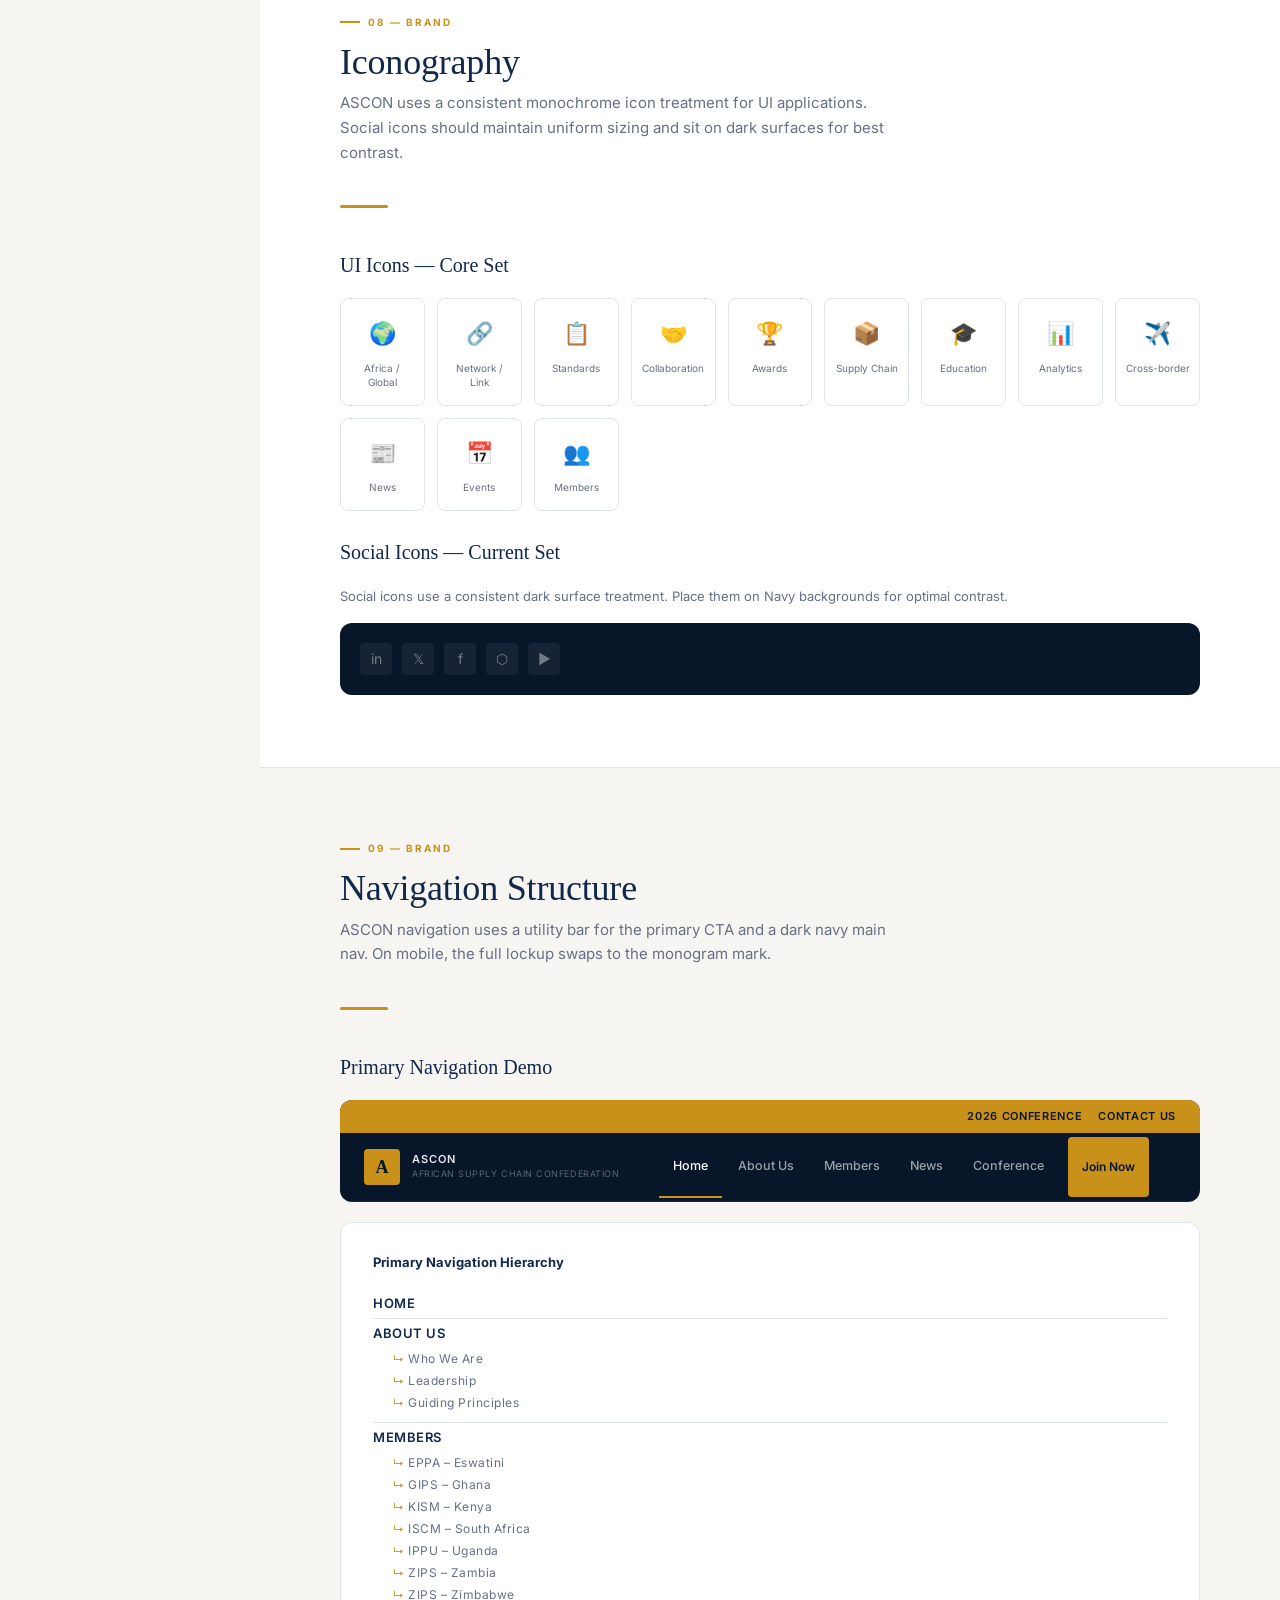
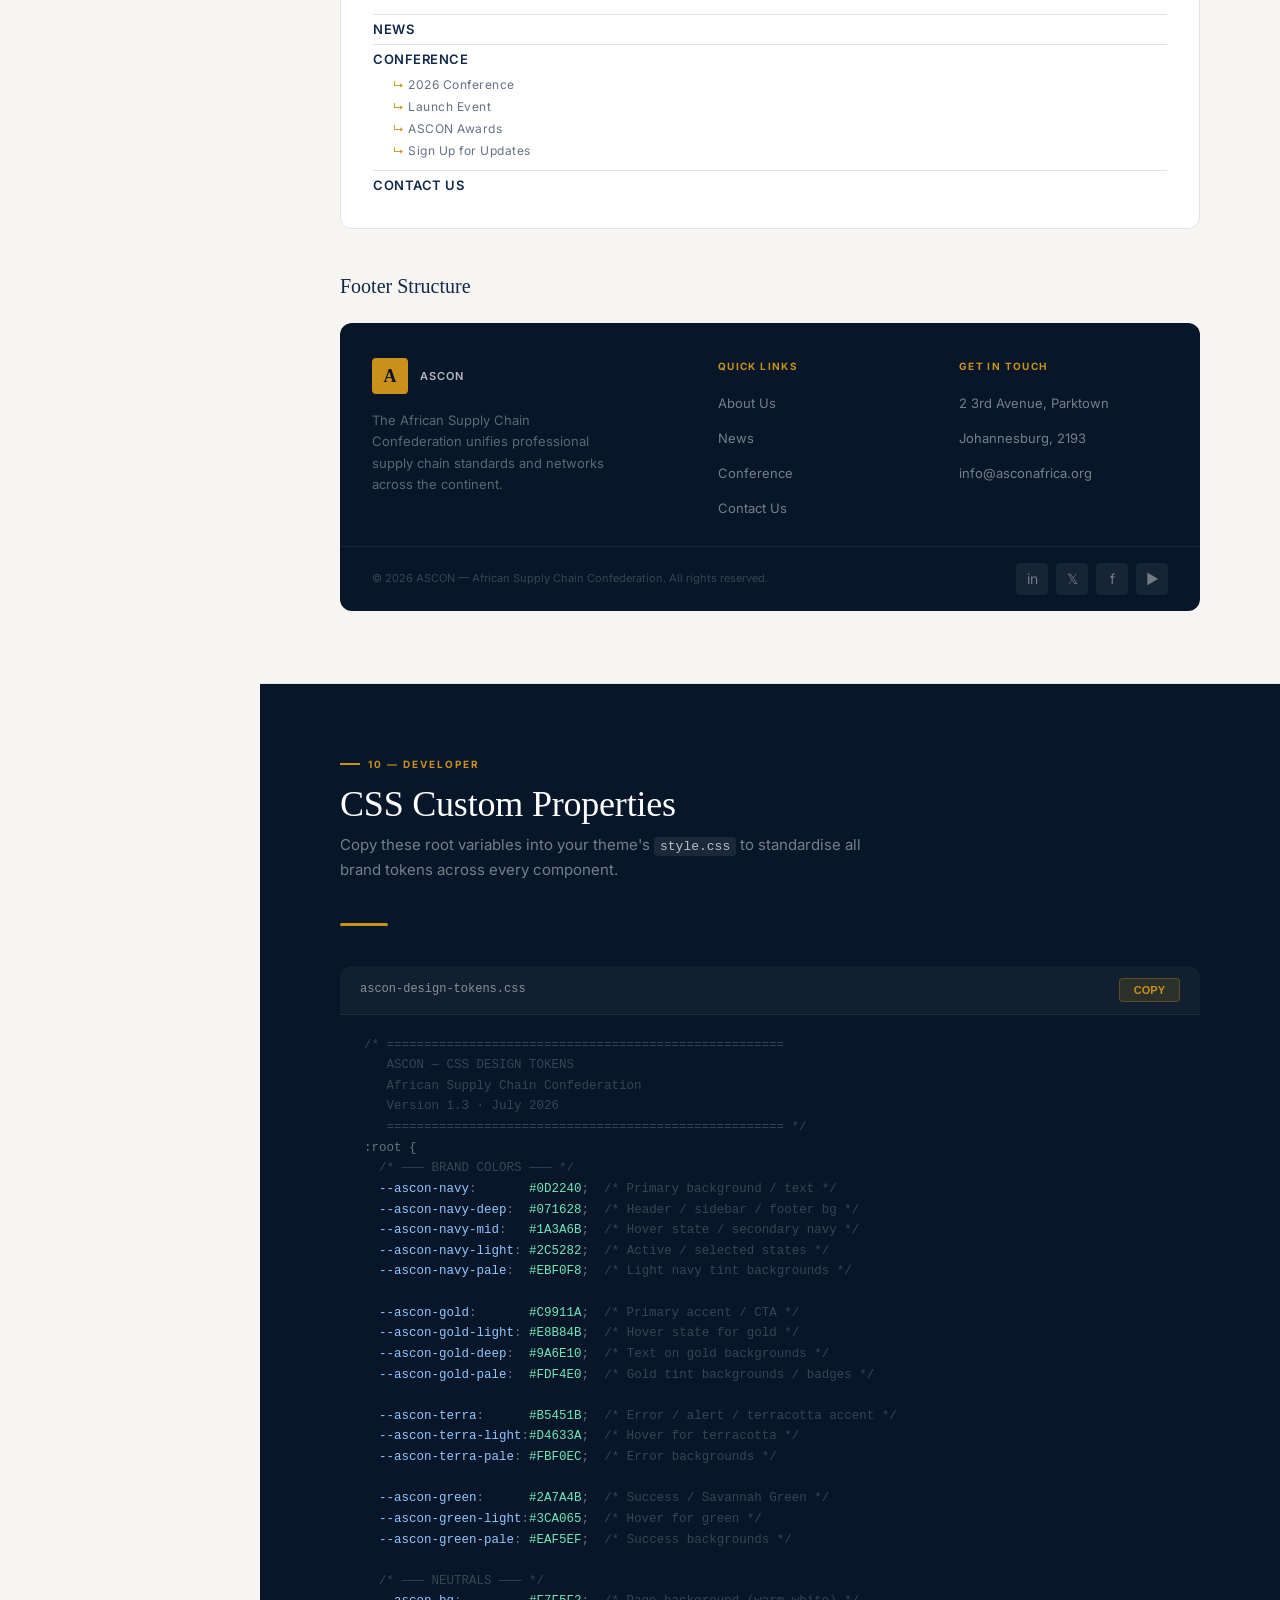
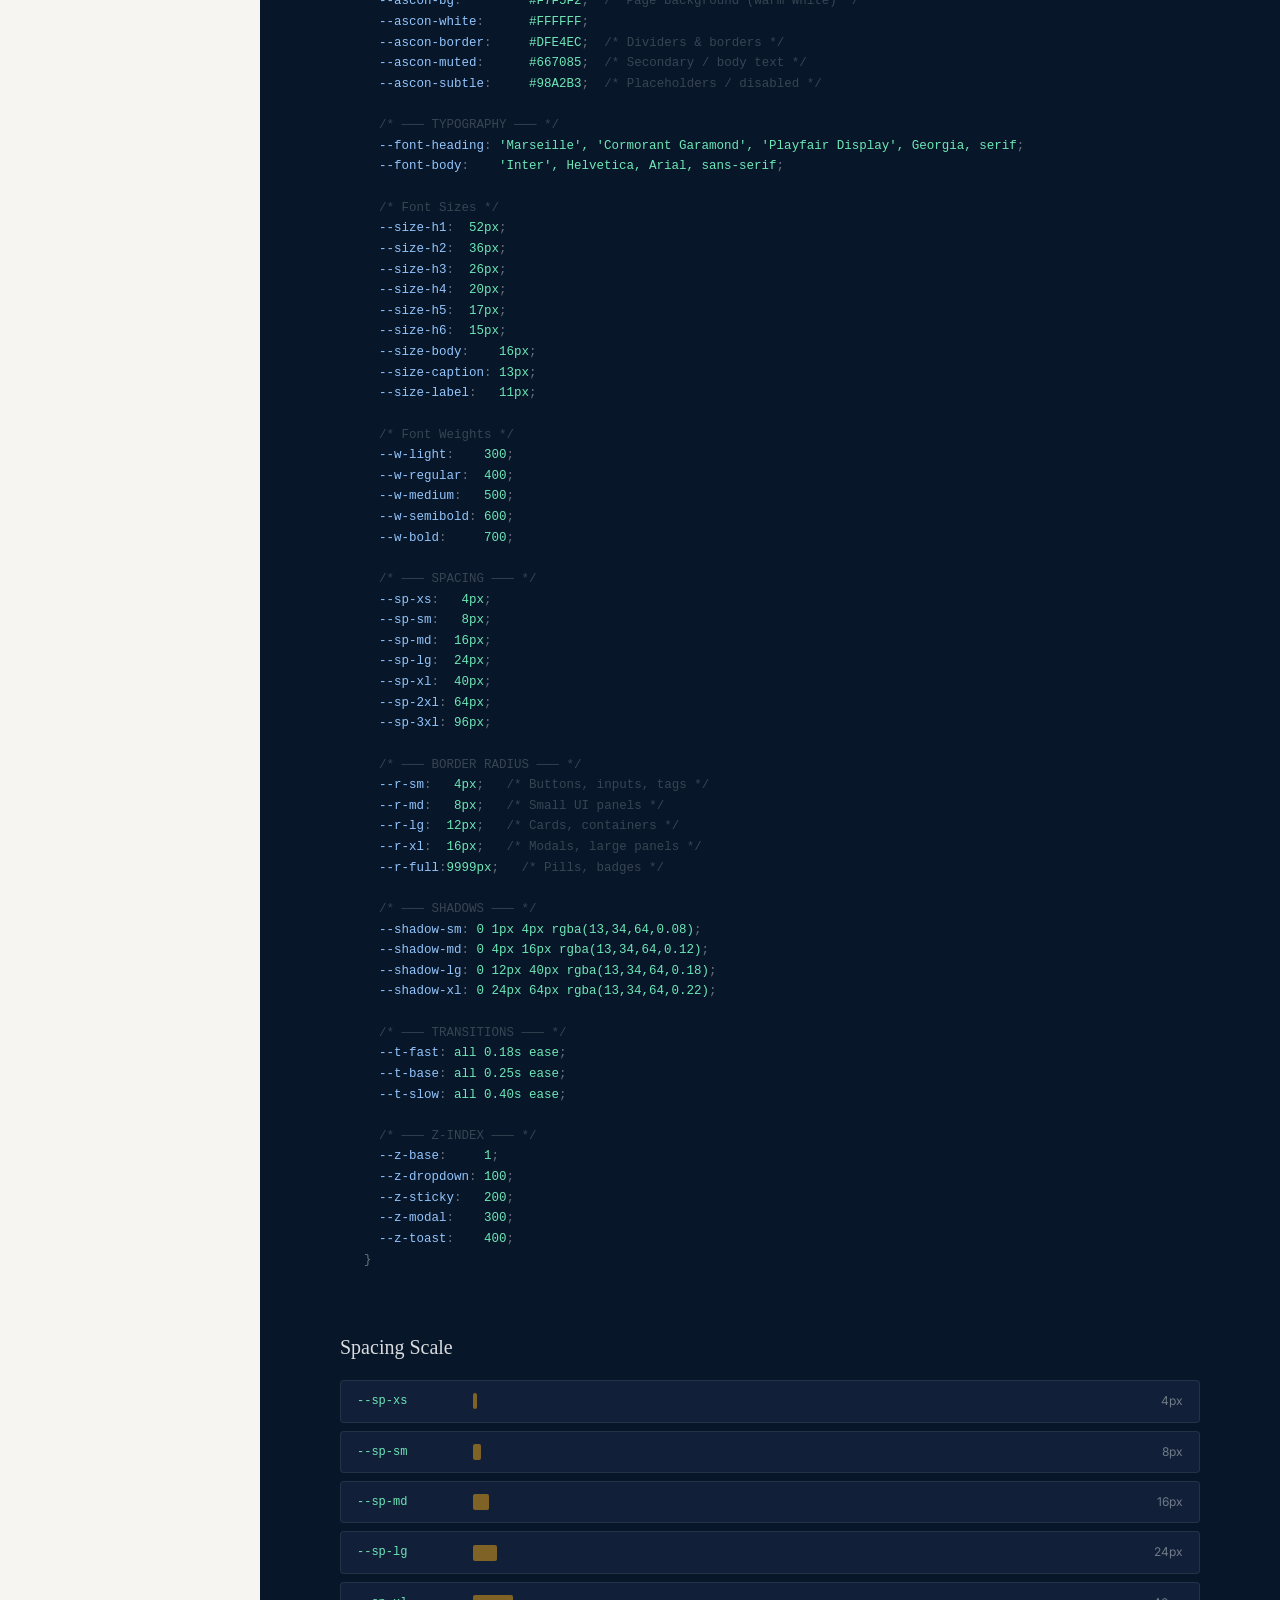
==== commit 9aea7648: "improvements implemented" ====
--- a/ASCON-style-guide/index.html
+++ b/ASCON-style-guide/index.html
@@ -4,7 +4,7 @@
 <head>
   <meta charset="UTF-8">
   <meta name="viewport" content="width=device-width, initial-scale=1.0">
-  <title>ASCON — Brand Style Guide & Design System v1.1</title>
+  <title>ASCON — Brand Style Guide & Design System v1.3</title>
   <link rel="icon" type="image/png" href="../assets/favicons/ASCON-favicon.png">
   <link rel="preconnect" href="https://fonts.googleapis.com">
   <link rel="preconnect" href="https://fonts.gstatic.com" crossorigin>
@@ -13,7 +13,7 @@
     /* ============================================================
    ASCON — BRAND & DESIGN SYSTEM
    African Supply Chain Confederation
-   Version 1.1 · April 2026
+   Version 1.3 · July 2026
    ============================================================ */
 
     /* Marseille font — replace with your licensed font file */
@@ -145,20 +145,18 @@
       position: sticky;
       top: 0;
       height: 100vh;
-      overflow-y: auto;
-      padding: 0 0 40px 0;
+      height: 100dvh;
+      overflow: hidden;
+      padding: 0;
       display: flex;
       flex-direction: column;
       border-right: 1px solid rgba(255, 255, 255, 0.06);
     }
 
-    .ds-sidebar::-webkit-scrollbar {
-      width: 4px;
-    }
-
-    .ds-sidebar::-webkit-scrollbar-thumb {
-      background: rgba(201, 145, 26, 0.3);
-      border-radius: 2px;
+    .ds-sidebar-body {
+      flex: 1;
+      min-height: 0;
+      overflow: hidden;
     }
 
     .sidebar-brand {
@@ -2159,37 +2157,39 @@
     <!-- SIDEBAR -->
     <aside class="ds-sidebar">
       <div class="sidebar-brand">
-        <div class="sidebar-brand-monogram">A</div>
-        <div class="sidebar-brand-name">ASCON</div>
-        <div class="sidebar-brand-sub">Brand Style Guide &amp; Design System v1.1</div>
+        <img src="ASCON_Logo.png" alt="ASCON — African Supply Chain Confederation"
+          style="width:100%;max-width:190px;height:auto;display:block;margin-bottom:10px;">
+        <div class="sidebar-brand-sub">Brand Style Guide &amp; Design System v1.3</div>
       </div>
 
-      <div class="sidebar-group-label">Foundation</div>
-      <nav class="sidebar-nav">
-        <a href="#colors"><span class="nav-num">01</span> Colour System</a>
-        <a href="#typography"><span class="nav-num">02</span> Typography Scale</a>
-      </nav>
-
-      <div class="sidebar-group-label">Components</div>
-      <nav class="sidebar-nav">
-        <a href="#buttons"><span class="nav-num">03</span> Buttons</a>
-        <a href="#forms"><span class="nav-num">04</span> Form Elements</a>
-        <a href="#cards"><span class="nav-num">05</span> Cards</a>
-      </nav>
-
-      <div class="sidebar-group-label">Brand</div>
-      <nav class="sidebar-nav">
-        <a href="#voice"><span class="nav-num">06</span> Vision, Mission & Voice</a>
-        <a href="#logo-usage"><span class="nav-num">07</span> Logo Usage Rules</a>
-        <a href="#icons"><span class="nav-num">08</span> Iconography</a>
-        <a href="#navigation"><span class="nav-num">09</span> Navigation</a>
-      </nav>
-
-      <div class="sidebar-group-label">Developer</div>
-      <nav class="sidebar-nav">
-        <a href="#variables"><span class="nav-num">10</span> CSS Custom Properties</a>
-        <a href="#elementor"><span class="nav-num">11</span> Elementor Integration</a>
-      </nav>
+      <div class="ds-sidebar-body">
+        <div class="sidebar-group-label">Foundation</div>
+        <nav class="sidebar-nav">
+          <a href="#colors"><span class="nav-num">01</span> Colour System</a>
+          <a href="#typography"><span class="nav-num">02</span> Typography Scale</a>
+        </nav>
+
+        <div class="sidebar-group-label">Components</div>
+        <nav class="sidebar-nav">
+          <a href="#buttons"><span class="nav-num">03</span> Buttons</a>
+          <a href="#forms"><span class="nav-num">04</span> Form Elements</a>
+          <a href="#cards"><span class="nav-num">05</span> Cards</a>
+        </nav>
+
+        <div class="sidebar-group-label">Brand</div>
+        <nav class="sidebar-nav">
+          <a href="#voice"><span class="nav-num">06</span> Vision, Mission & Voice</a>
+          <a href="#logo-usage"><span class="nav-num">07</span> Logo Usage Rules</a>
+          <a href="#icons"><span class="nav-num">08</span> Iconography</a>
+          <a href="#navigation"><span class="nav-num">09</span> Navigation</a>
+        </nav>
+
+        <div class="sidebar-group-label">Developer</div>
+        <nav class="sidebar-nav">
+          <a href="#variables"><span class="nav-num">10</span> CSS Custom Properties</a>
+          <a href="#elementor"><span class="nav-num">11</span> Elementor Integration</a>
+        </nav>
+      </div>
 
       <div class="sidebar-footer">
         African Supply Chain<br>Confederation · Est. 2025<br>HQ: Johannesburg, RSA
@@ -2201,8 +2201,10 @@
 
       <!-- HERO -->
       <div class="ds-hero">
+        <img src="ASCON_Logo.png" alt="ASCON — African Supply Chain Confederation"
+          style="width:340px;max-width:70%;height:auto;display:block;margin-bottom:28px;position:relative;z-index:1;">
         <div class="hero-eyebrow">Brand Style Guide &amp; Design System</div>
-        <h1>ASCON<br><em>Design</em><br>System v1.1</h1>
+        <h1>ASCON<br><em>Design</em><br>System v1.3</h1>
         <p class="ds-hero-sub">A comprehensive design system covering colour tokens, typography, UI components, and
           developer-ready CSS variables — built on the ASCON brand guidelines.</p>
         <div class="hero-tags">
@@ -3006,46 +3008,31 @@
           <!-- Dark BG -->
           <div class="logo-frame">
             <div class="logo-display" style="background:#0D2240;">
-              <div class="logo-lockup">
-                <div class="logo-mark" style="color:#071628;">A</div>
-                <div class="logo-text-block">
-                  <div class="logo-name" style="color:#FFFFFF;">ASCON</div>
-                  <div class="logo-tagline" style="color:#C9911A;">African Supply Chain Confederation</div>
-                </div>
-              </div>
+              <img src="ASCON_Logo.png" alt="ASCON logo on dark navy background"
+                style="width:78%;max-width:280px;height:auto;">
             </div>
             <div class="logo-caption">
               <strong>Correct — Dark Background</strong><br>
-              Use on brand navy (#0D2240 / #071628). Gold mark + white wordmark.
+              Use the reversed lockup on brand navy (#0D2240 / #071628). White wordmark + gold arc mark.
             </div>
           </div>
           <!-- Light BG -->
           <div class="logo-frame">
             <div class="logo-display" style="background:#F7F5F2;">
-              <div class="logo-lockup">
-                <div class="logo-mark" style="color:#071628;">A</div>
-                <div class="logo-text-block">
-                  <div class="logo-name" style="color:#0D2240;">ASCON</div>
-                  <div class="logo-tagline" style="color:#9A6E10;">African Supply Chain Confederation</div>
-                </div>
-              </div>
+              <img src="cropped-ASCON-logo.png" alt="ASCON logo on light background"
+                style="width:78%;max-width:280px;height:auto;">
             </div>
             <div class="logo-caption">
               <strong>Correct — Light Background</strong><br>
-              Navy wordmark on light/white surfaces. Gold mark always retained.
+              Navy wordmark with the Africa mark and gold arc on light/white surfaces.
             </div>
           </div>
           <!-- Incorrect -->
           <div class="logo-frame">
             <div class="logo-display" style="background:linear-gradient(135deg,#667085,#98A2B3);">
-              <div class="logo-lockup" style="opacity:0.6;transform:scaleX(1.2);">
-                <div class="logo-mark" style="background:#DFE4EC;color:#98A2B3;border-radius:0;">A</div>
-                <div class="logo-text-block">
-                  <div class="logo-name" style="color:rgba(255,255,255,0.6);">ASCON</div>
-                  <div class="logo-tagline" style="color:rgba(255,255,255,0.4);">African Supply Chain Confederation
-                  </div>
-                </div>
-              </div>
+              <img src="cropped-ASCON-logo.png"
+                alt="ASCON logo shown incorrectly, distorted on a busy low-contrast background"
+                style="width:78%;max-width:280px;height:auto;opacity:0.55;transform:scaleX(1.25);filter:grayscale(1);">
             </div>
             <div class="logo-caption">
               <strong>Incorrect — Low Contrast / Distorted</strong><br>
@@ -3249,7 +3236,7 @@
             <pre id="token-block"><span class="code-comment">/* =====================================================
    ASCON — CSS DESIGN TOKENS
    African Supply Chain Confederation
-   Version 1.1 · April 2026
+   Version 1.3 · July 2026
    ===================================================== */</span>
 <span class="code-punct">:root {</span>
   <span class="code-comment">/* ─── BRAND COLORS ─── */</span>
@@ -3500,9 +3487,10 @@
       <footer style="background:var(--ascon-navy-deep);padding:32px 80px;border-top:1px solid rgba(255,255,255,0.06);">
         <div style="display:flex;justify-content:space-between;align-items:center;flex-wrap:wrap;gap:16px;">
           <div>
-            <div style="font-size:13px;font-weight:600;color:var(--ascon-gold);margin-bottom:4px;">Brand Style Guide &amp; Design System
-            </div>
-            <div style="font-size:12px;color:rgba(255,255,255,0.3);">Version 1.1 · April 2026 · African Supply Chain
+            <div style="font-size:13px;font-weight:600;color:var(--ascon-gold);margin-bottom:4px;">Brand Style Guide
+              &amp; Design System
+            </div>
+            <div style="font-size:12px;color:rgba(255,255,255,0.3);">Version 1.3 · July 2026 · African Supply Chain
               Confederation</div>
           </div>
           <div style="font-size:11px;color:rgba(255,255,255,0.2);">Est. 2025 · Accra, Ghana · 7 Founding Nations</div>
@@ -3553,6 +3541,7 @@
     }, { passive: true });
   </script>
   <link rel="stylesheet" href="../shared/guide-switcher.css">
+  <link rel="stylesheet" href="../shared/guide-sidebar-fit.css">
   <link rel="stylesheet" href="../shared/guide-resources.css">
   <link rel="stylesheet" href="../shared/guide-back.css">
   <script src="../shared/guide-switcher.js" defer></script>
--- a/shared/guide-switcher.css
+++ b/shared/guide-switcher.css
@@ -126,8 +126,17 @@
 
 @media (prefers-reduced-motion: reduce) {
   .guide-switcher-trigger,
-  .guide-switcher-menu {
+  .guide-switcher-menu,
+  .guide-top-chrome .guide-chrome-link,
+  .guide-back-link {
     transition: none;
+  }
+
+  .guide-top-chrome .guide-chrome-link:hover,
+  .guide-top-chrome .guide-chrome-link:focus-visible,
+  .guide-back:hover .guide-back-link,
+  .guide-back-link:focus-visible {
+    transform: none;
   }
 }
 
@@ -136,14 +145,14 @@
     display: none !important;
   }
 
-  .guide-site-links-host {
+  .guide-top-chrome {
     display: none !important;
   }
 }
 
 /* ─── External site links (style guide pages) ─── */
 
-.guide-site-links-host {
+.guide-top-chrome {
   position: fixed;
   top: 12px;
   right: 20px;
@@ -154,19 +163,19 @@
   flex-direction: row;
   flex-wrap: wrap;
   justify-content: flex-end;
+  align-items: flex-start;
   gap: 6px;
-  max-width: min(calc(100vw - 40px), 520px);
+  max-width: min(calc(100vw - 40px), 640px);
   font-family: -apple-system, BlinkMacSystemFont, 'Segoe UI', Roboto, Helvetica, Arial, sans-serif;
   font-size: 13px;
   line-height: 1.4;
-  pointer-events: none;
-}
-
-.guide-site-links-host .guide-site-link {
-  pointer-events: auto;
-}
-
-.guide-site-link {
+}
+
+.guide-site-links-host {
+  display: contents;
+}
+
+.guide-top-chrome .guide-chrome-link {
   display: inline-flex;
   align-items: center;
   gap: 6px;
@@ -175,37 +184,54 @@
   font-weight: 600;
   letter-spacing: 0.04em;
   text-transform: uppercase;
-  color: #444;
-  background: rgba(255, 255, 255, 0.92);
-  border: 1px solid rgba(0, 0, 0, 0.1);
+  color: #2a2a2a;
+  background: rgba(255, 255, 255, 0.94);
+  border: 1px solid rgba(0, 0, 0, 0.12);
   border-radius: 8px;
   text-decoration: none;
   white-space: nowrap;
-  box-shadow: 0 2px 8px rgba(0, 0, 0, 0.08);
+  cursor: pointer;
+  box-shadow: 0 2px 8px rgba(0, 0, 0, 0.1);
   backdrop-filter: blur(8px);
   -webkit-backdrop-filter: blur(8px);
-  transition: border-color 0.15s ease, background 0.15s ease, box-shadow 0.15s ease;
-  opacity: 0.55;
-}
-
-.guide-site-links-host:hover .guide-site-link,
-.guide-site-link:hover,
-.guide-site-link:focus-visible {
+  opacity: 0.72;
+  transition:
+    opacity 0.15s ease,
+    border-color 0.15s ease,
+    background 0.15s ease,
+    box-shadow 0.15s ease,
+    transform 0.15s ease,
+    color 0.15s ease;
+}
+
+.guide-top-chrome:hover .guide-chrome-link {
+  opacity: 0.88;
+}
+
+.guide-top-chrome .guide-chrome-link:hover,
+.guide-top-chrome .guide-chrome-link:focus-visible {
   opacity: 1;
-  border-color: rgba(0, 0, 0, 0.18);
+  color: #111;
+  border-color: rgba(0, 0, 0, 0.2);
   background: #fff;
-  box-shadow: 0 2px 8px rgba(0, 0, 0, 0.12);
+  box-shadow: 0 4px 14px rgba(0, 0, 0, 0.14);
+  transform: translateY(-1px);
   outline: none;
 }
 
-.guide-site-link svg {
+.guide-top-chrome .guide-chrome-link:active {
+  transform: translateY(0);
+  box-shadow: 0 2px 6px rgba(0, 0, 0, 0.1);
+}
+
+.guide-top-chrome .guide-chrome-link svg {
   width: 13px;
   height: 13px;
   flex-shrink: 0;
 }
 
 @media (max-width: 768px) {
-  body:has(#mobile-header) .guide-site-links-host {
+  body:has(#mobile-header) .guide-top-chrome {
     top: 56px;
   }
 }
@@ -220,9 +246,14 @@
     min-width: 180px;
   }
 
-  .guide-site-links-host {
+  .guide-top-chrome {
     top: 10px;
     right: 14px;
     max-width: calc(100vw - 28px);
   }
-}
+
+  .guide-top-chrome .guide-chrome-link {
+    padding: 7px 10px;
+    font-size: 0.625rem;
+  }
+}
--- a/shared/guide-sidebar-fit.css
+++ b/shared/guide-sidebar-fit.css
@@ -0,0 +1,192 @@
+/* UXi — keep left nav sidebars within the viewport (no vertical scrollbar) */
+
+#sidebar,
+.ds-sidebar,
+.sg-nav,
+.sidebar,
+aside.fixed.md\:h-screen {
+  height: 100vh;
+  height: 100dvh;
+  max-height: 100dvh;
+  overflow: hidden !important;
+  overflow-y: hidden !important;
+  scrollbar-width: none;
+  -ms-overflow-style: none;
+}
+
+#sidebar::-webkit-scrollbar,
+.ds-sidebar::-webkit-scrollbar,
+.sg-nav::-webkit-scrollbar,
+.sidebar::-webkit-scrollbar {
+  display: none;
+  width: 0;
+  height: 0;
+}
+
+/* ─── OWI / blueprint / IMM ─── */
+#sidebar {
+  display: flex;
+  flex-direction: column;
+}
+
+#sidebar .sidebar-nav,
+#sidebar > nav {
+  flex: 1;
+  min-height: 0;
+  overflow: hidden !important;
+  padding-bottom: 0 !important;
+}
+
+#sidebar .sidebar-footer {
+  flex-shrink: 0;
+  position: static !important;
+}
+
+#sidebar .sidebar-brand,
+#sidebar > div:first-child {
+  flex-shrink: 0;
+}
+
+#sidebar .nav-category {
+  padding: clamp(3px, 0.75vh, 9px) 16px clamp(1px, 0.2vh, 4px) !important;
+}
+
+#sidebar .nav-category:first-child {
+  padding-top: clamp(2px, 0.45vh, 7px) !important;
+}
+
+#sidebar .nav-link {
+  padding: clamp(2px, 0.55vh, 7px) 16px !important;
+  font-size: clamp(10px, 1.1vh, 12px) !important;
+  line-height: 1.25 !important;
+}
+
+#sidebar .nav-index {
+  font-size: clamp(8px, 0.95vh, 10px) !important;
+}
+
+/* ─── BCi ─── */
+.sg-nav {
+  display: flex;
+  flex-direction: column;
+  padding: 0 !important;
+}
+
+.sg-nav-logo {
+  flex-shrink: 0;
+  padding: clamp(10px, 1.4vh, 32px) var(--space-6) clamp(8px, 1vh, 32px) !important;
+  margin-bottom: clamp(4px, 0.6vh, 24px) !important;
+}
+
+.sg-nav-body {
+  flex: 1;
+  min-height: 0;
+  overflow: hidden;
+  padding-bottom: clamp(6px, 1vh, 16px);
+}
+
+.sg-nav-label {
+  padding: clamp(3px, 0.65vh, 24px) var(--space-6) clamp(1px, 0.2vh, 8px) !important;
+  font-size: clamp(8px, 0.9vh, 10px) !important;
+  line-height: 1.2 !important;
+}
+
+.sg-nav a {
+  padding: clamp(2px, 0.48vh, 8px) var(--space-6) !important;
+  font-size: clamp(10px, 1.05vh, 13px) !important;
+  line-height: 1.25 !important;
+}
+
+/* ─── ASCON ─── */
+.ds-sidebar {
+  display: flex;
+  flex-direction: column;
+  padding-bottom: 0 !important;
+}
+
+.ds-sidebar .sidebar-brand {
+  flex-shrink: 0;
+  padding: clamp(12px, 1.5vh, 28px) 24px clamp(10px, 1.2vh, 24px) !important;
+  margin-bottom: clamp(2px, 0.4vh, 8px) !important;
+}
+
+.ds-sidebar-body {
+  flex: 1;
+  min-height: 0;
+  overflow: hidden;
+}
+
+.ds-sidebar .sidebar-group-label {
+  padding: clamp(3px, 0.65vh, 18px) 24px clamp(1px, 0.2vh, 6px) !important;
+  font-size: clamp(8px, 0.9vh, 9.5px) !important;
+  line-height: 1.2 !important;
+}
+
+.ds-sidebar .sidebar-nav a {
+  padding: clamp(2px, 0.48vh, 9px) 24px !important;
+  font-size: clamp(10px, 1.05vh, 12px) !important;
+  line-height: 1.25 !important;
+}
+
+.ds-sidebar .sidebar-footer {
+  flex-shrink: 0;
+}
+
+/* ─── TICON ─── */
+.sidebar {
+  display: flex;
+  flex-direction: column;
+  padding-bottom: 0 !important;
+}
+
+.sidebar-logo {
+  flex-shrink: 0;
+  padding: clamp(12px, 1.6vh, 32px) 1.5rem clamp(10px, 1.2vh, 24px) !important;
+}
+
+.sidebar-nav {
+  flex: 1;
+  min-height: 0;
+  overflow: hidden !important;
+  padding: clamp(6px, 0.9vh, 20px) 0 !important;
+}
+
+.sidebar-nav .nav-section-label {
+  padding: clamp(2px, 0.5vh, 8px) 1.5rem clamp(1px, 0.15vh, 5px) !important;
+  font-size: clamp(7px, 0.85vh, 10px) !important;
+  line-height: 1.2 !important;
+}
+
+.sidebar-nav a {
+  padding: clamp(2px, 0.45vh, 9px) 1.5rem !important;
+  font-size: clamp(10px, 1vh, 13px) !important;
+  line-height: 1.25 !important;
+  gap: clamp(4px, 0.5vh, 10px) !important;
+}
+
+/* ─── mPowered (Tailwind sidebar) ─── */
+aside.fixed.md\:h-screen > nav {
+  flex: 1;
+  min-height: 0;
+  overflow: hidden !important;
+  padding: clamp(8px, 1vh, 16px) !important;
+}
+
+aside.fixed.md\:h-screen > nav a {
+  padding-top: clamp(4px, 0.55vh, 8px) !important;
+  padding-bottom: clamp(4px, 0.55vh, 8px) !important;
+  font-size: clamp(11px, 1.1vh, 14px) !important;
+  line-height: 1.25 !important;
+}
+
+aside.fixed.md\:h-screen > nav .mt-4 {
+  margin-top: clamp(6px, 0.8vh, 16px) !important;
+}
+
+@media (max-width: 768px) {
+  #sidebar.open,
+  #sidebar.open .sidebar-nav,
+  #sidebar.open > nav {
+    overflow-y: auto !important;
+  }
+}
--- a/shared/guide-resources.css
+++ b/shared/guide-resources.css
@@ -1,70 +1,5 @@
-/* UXi guide resource links — neutral host chrome, top-right on style guide pages */
+/* UXi guide resource links — unified top-right chrome with site links */
 
 .guide-resources {
-  position: fixed;
-  top: 20px;
-  right: 20px;
-  z-index: 99998;
-  display: flex;
-  flex-direction: column;
-  align-items: flex-end;
-  gap: 6px;
-  font-family: -apple-system, BlinkMacSystemFont, 'Segoe UI', Roboto, Helvetica, Arial, sans-serif;
-  font-size: 11px;
-  line-height: 1.4;
+  display: contents;
 }
-
-.guide-resource-link {
-  display: inline-flex;
-  align-items: center;
-  gap: 6px;
-  padding: 8px 12px;
-  font-size: 11px;
-  font-weight: 600;
-  letter-spacing: 0.04em;
-  text-transform: uppercase;
-  color: rgba(0, 0, 0, 0.65);
-  background: rgba(255, 255, 255, 0.92);
-  border: 1px solid rgba(0, 0, 0, 0.08);
-  border-radius: 8px;
-  text-decoration: none;
-  white-space: nowrap;
-  box-shadow: 0 2px 8px rgba(0, 0, 0, 0.08);
-  backdrop-filter: blur(8px);
-  -webkit-backdrop-filter: blur(8px);
-  transition: border-color 0.15s ease, background 0.15s ease, box-shadow 0.15s ease, color 0.15s ease;
-}
-
-.guide-resource-link:hover,
-.guide-resource-link:focus-visible {
-  color: rgba(0, 0, 0, 0.85);
-  border-color: rgba(0, 0, 0, 0.14);
-  background: rgba(255, 255, 255, 0.98);
-  box-shadow: 0 4px 14px rgba(0, 0, 0, 0.1);
-  outline: none;
-}
-
-.guide-resource-link svg {
-  width: 12px;
-  height: 12px;
-  flex-shrink: 0;
-  opacity: 0.7;
-}
-
-@media print {
-  .guide-resources {
-    display: none !important;
-  }
-}
-
-@media (max-width: 480px) {
-  .guide-resources {
-    top: 14px;
-    right: 14px;
-  }
-
-  .guide-resource-link {
-    padding: 7px 10px;
-    font-size: 10px;
-  }
-}
--- a/shared/guide-back.css
+++ b/shared/guide-back.css
@@ -5,6 +5,59 @@
   top: 20px;
   left: var(--guide-back-left, 20px);
   z-index: 99998;
+}
+
+.guide-back-link {
+  display: inline-flex;
+  align-items: center;
+  gap: 6px;
+  padding: 8px 11px;
+  font-family: -apple-system, BlinkMacSystemFont, 'Segoe UI', Roboto, Helvetica, Arial, sans-serif;
+  font-size: 0.6875rem;
+  font-weight: 600;
+  letter-spacing: 0.04em;
+  text-transform: uppercase;
+  line-height: 1.4;
+  color: #2a2a2a;
+  background: rgba(255, 255, 255, 0.94);
+  border: 1px solid rgba(0, 0, 0, 0.12);
+  border-radius: 8px;
+  text-decoration: none;
+  white-space: nowrap;
+  cursor: pointer;
+  box-shadow: 0 2px 8px rgba(0, 0, 0, 0.1);
+  backdrop-filter: blur(8px);
+  -webkit-backdrop-filter: blur(8px);
+  opacity: 0.72;
+  transition:
+    opacity 0.15s ease,
+    border-color 0.15s ease,
+    background 0.15s ease,
+    box-shadow 0.15s ease,
+    transform 0.15s ease,
+    color 0.15s ease;
+}
+
+.guide-back:hover .guide-back-link,
+.guide-back-link:focus-visible {
+  opacity: 1;
+  color: #111;
+  border-color: rgba(0, 0, 0, 0.2);
+  background: #fff;
+  box-shadow: 0 4px 14px rgba(0, 0, 0, 0.14);
+  transform: translateY(-1px);
+  outline: none;
+}
+
+.guide-back-link:active {
+  transform: translateY(0);
+  box-shadow: 0 2px 6px rgba(0, 0, 0, 0.1);
+}
+
+.guide-back-link svg {
+  width: 13px;
+  height: 13px;
+  flex-shrink: 0;
 }
 
 @media print {
@@ -18,4 +71,9 @@
     top: 14px;
     left: var(--guide-back-left, 14px);
   }
+
+  .guide-back-link {
+    padding: 7px 10px;
+    font-size: 0.625rem;
+  }
 }
